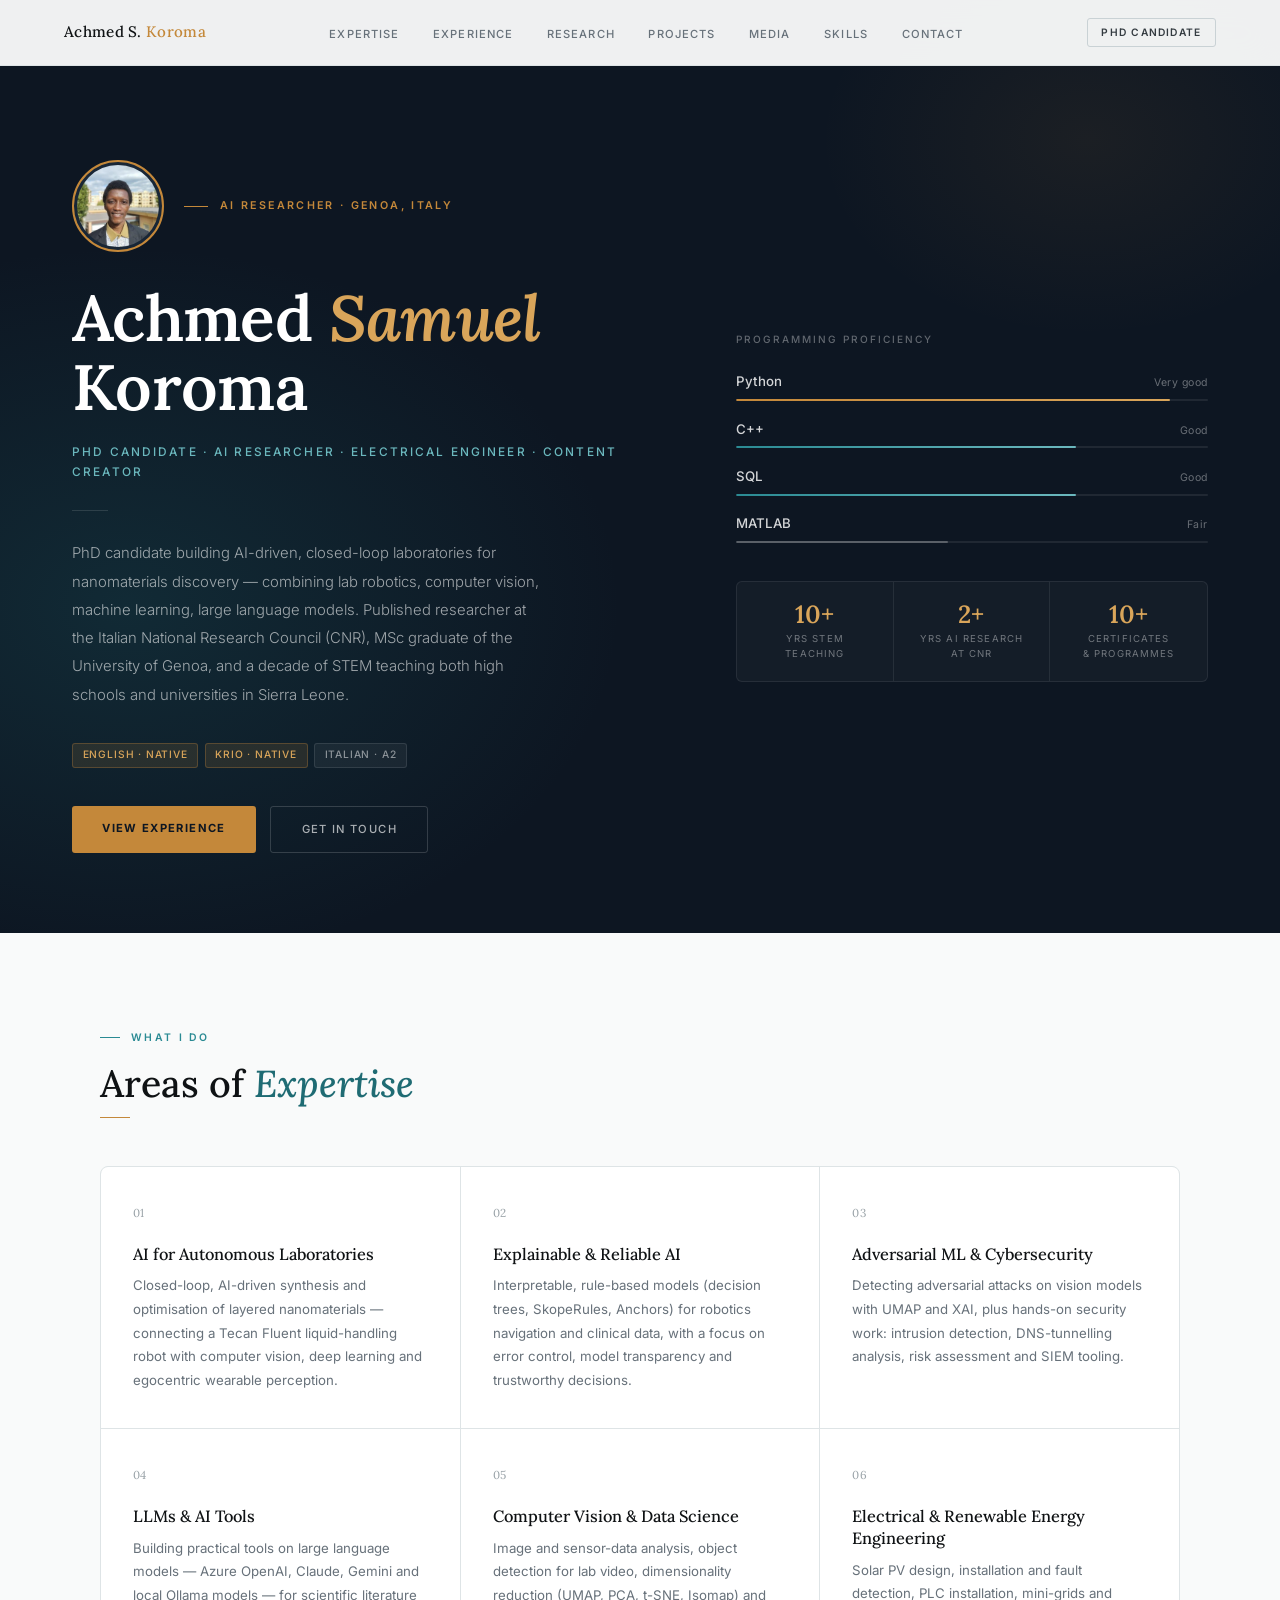
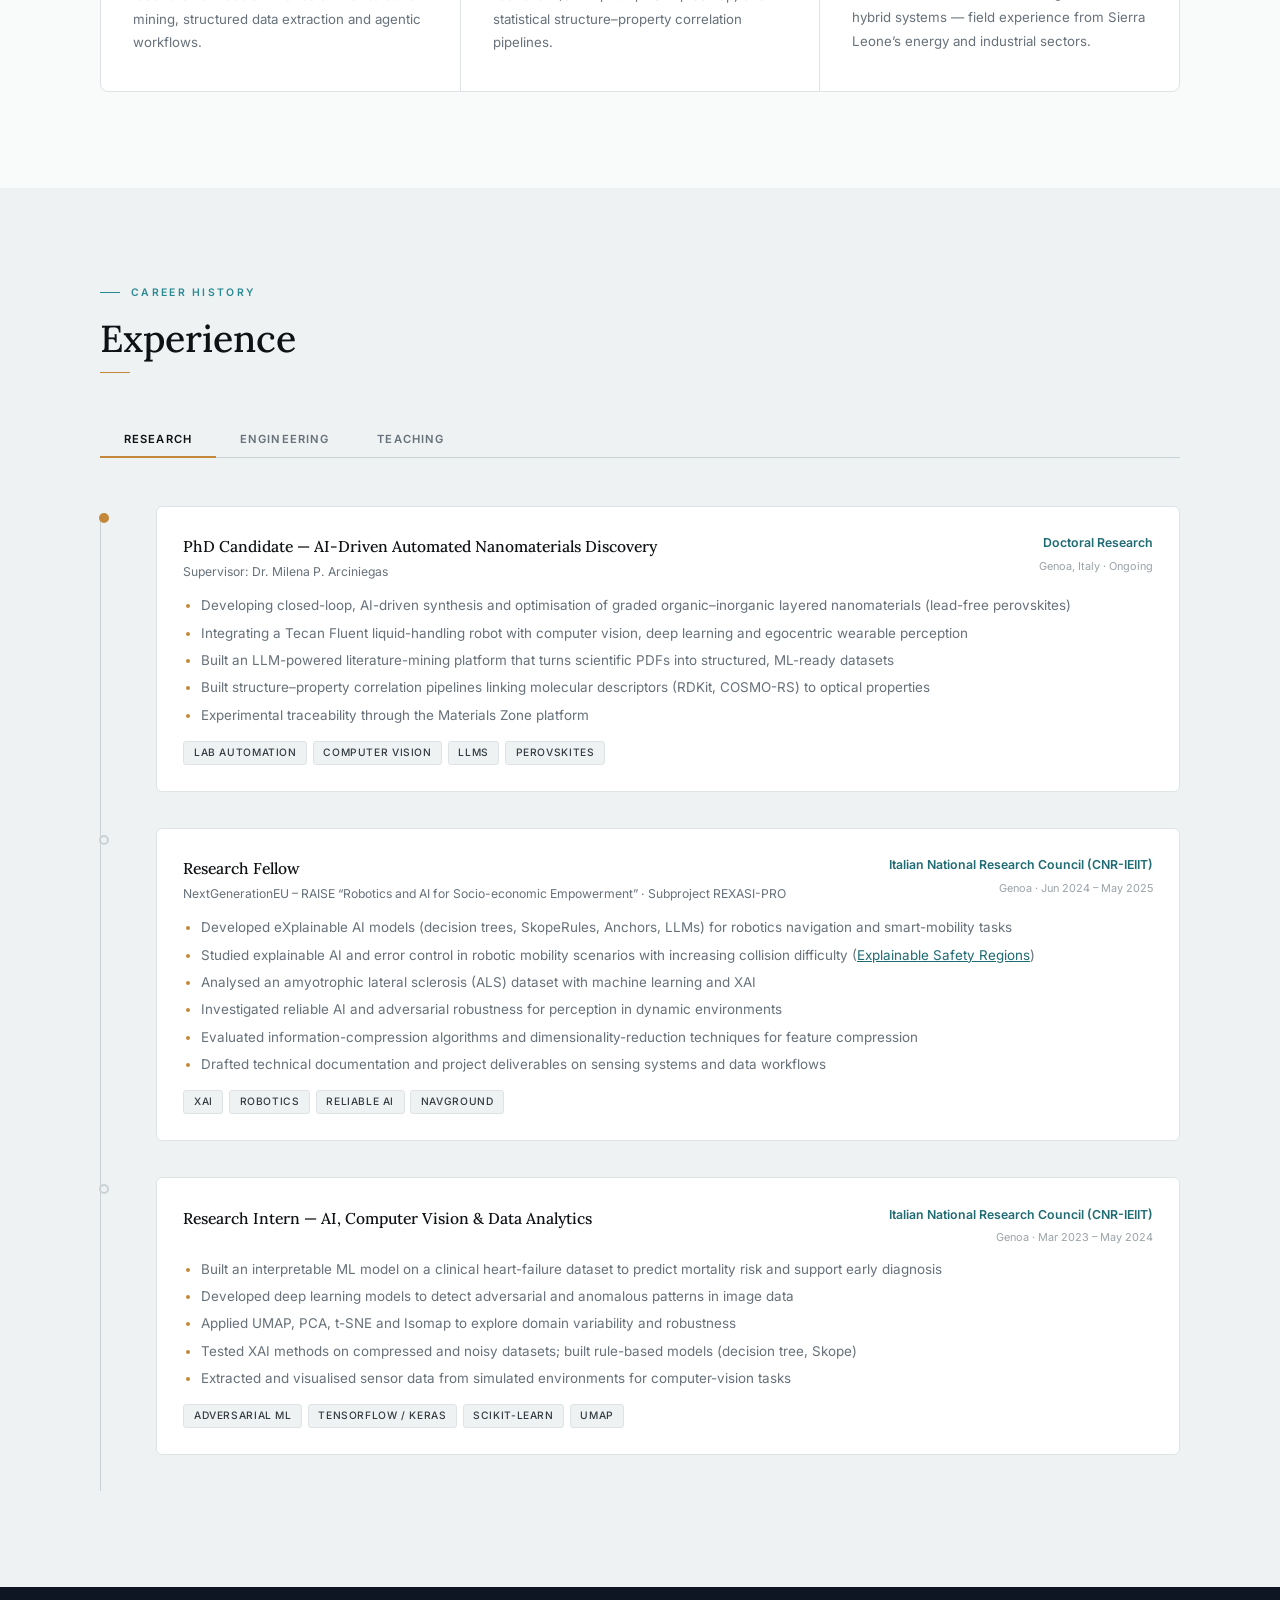
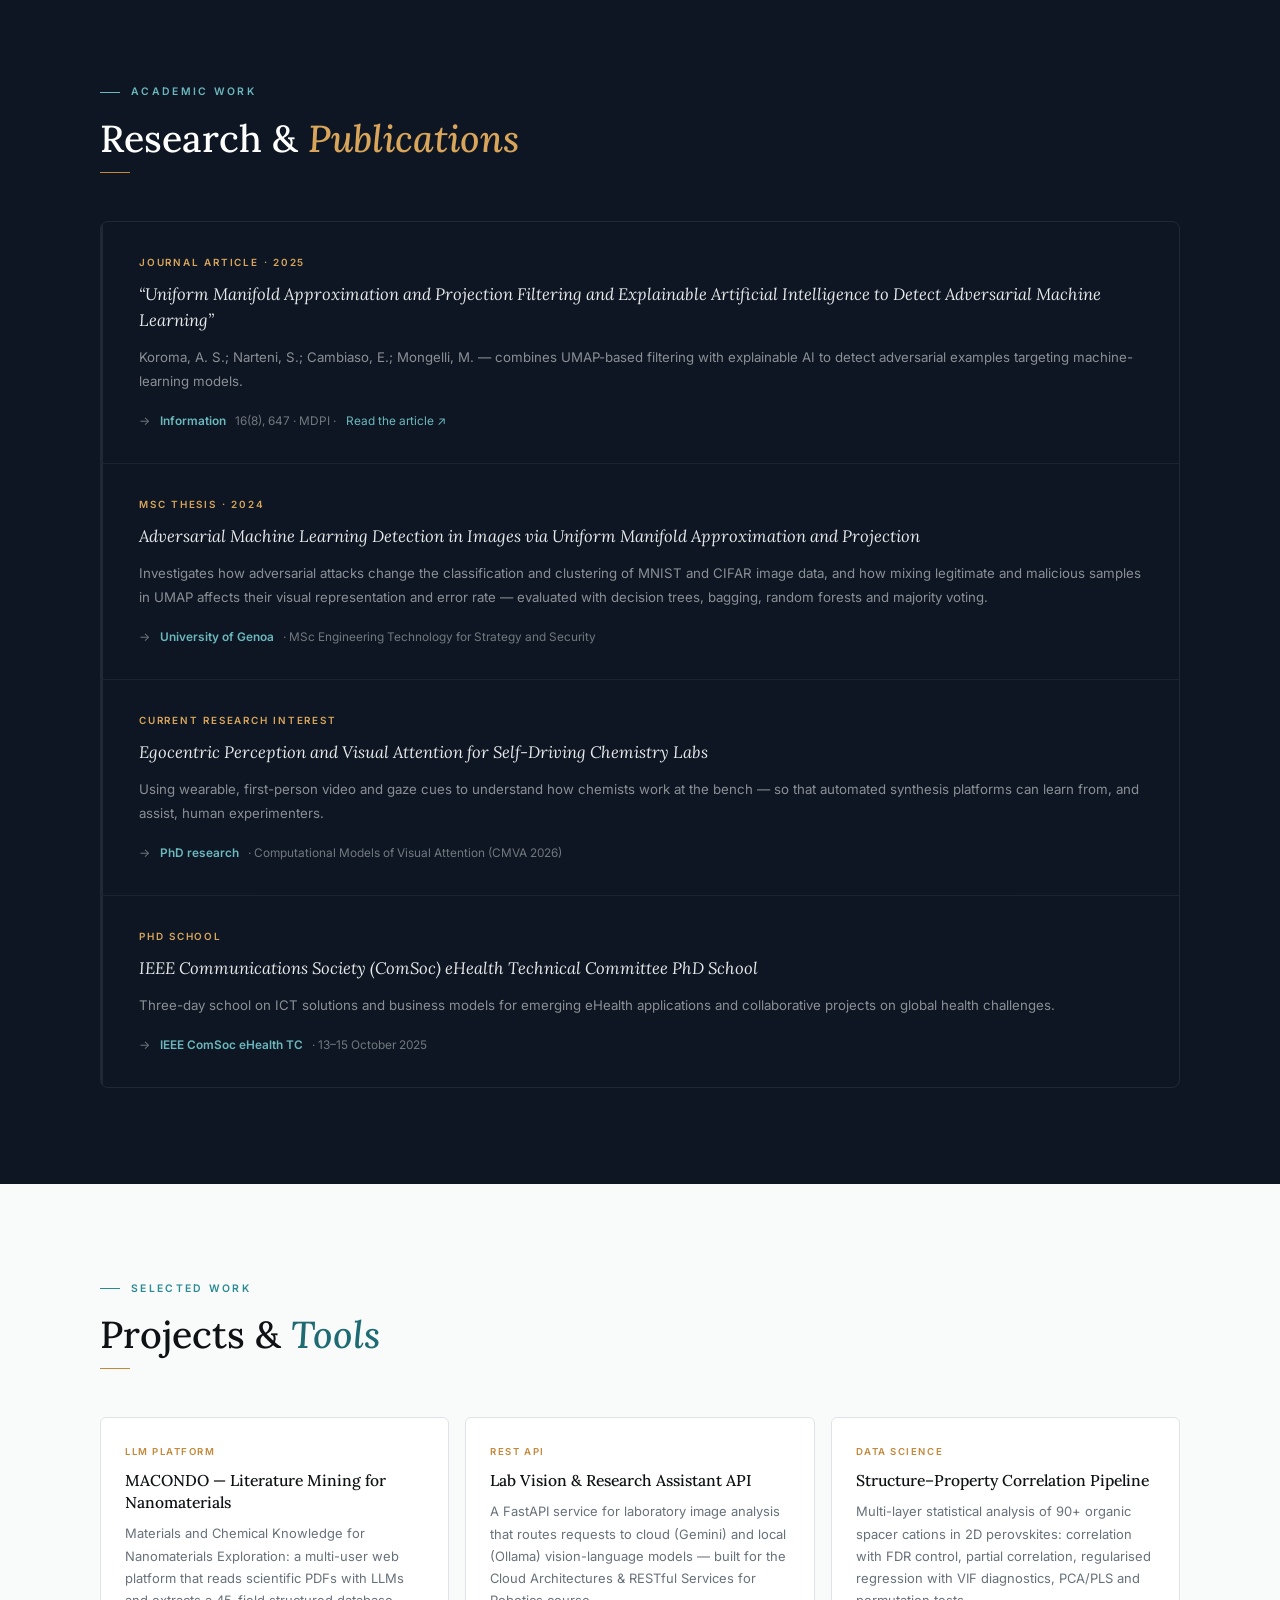
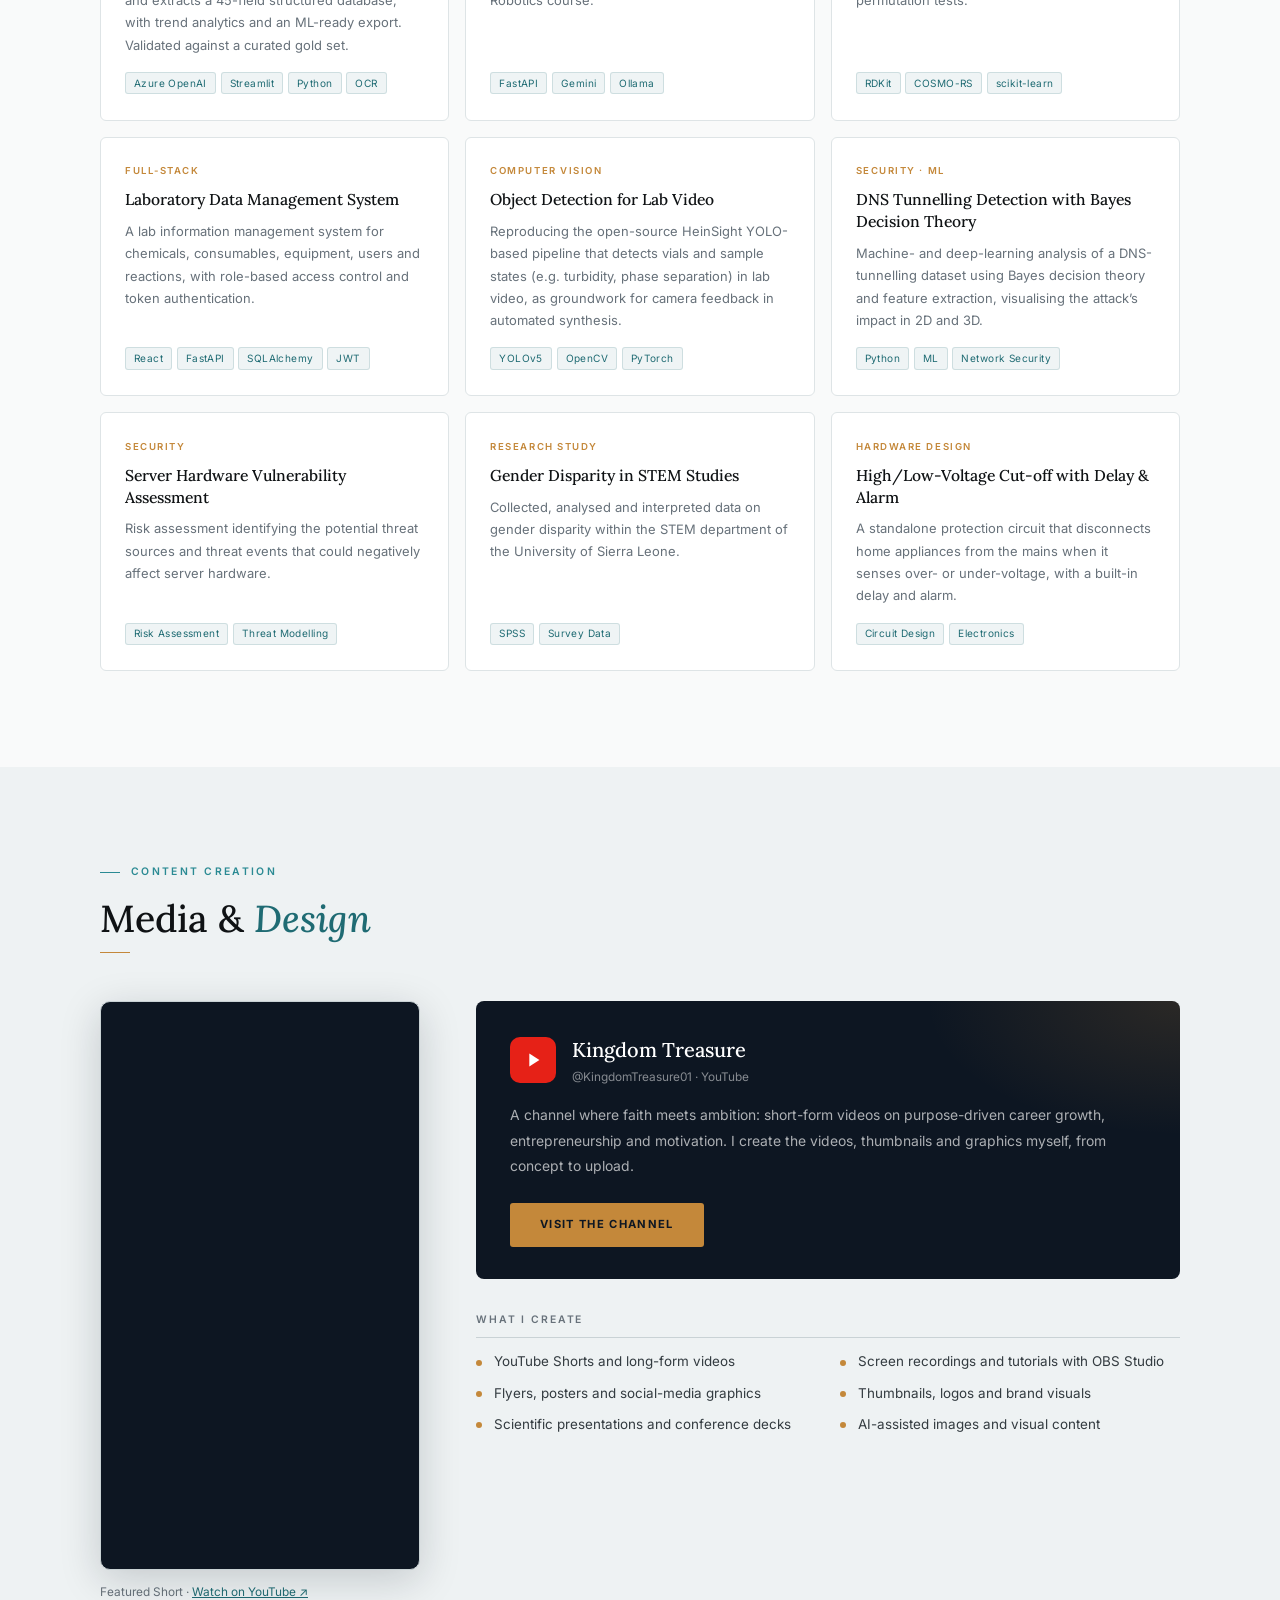
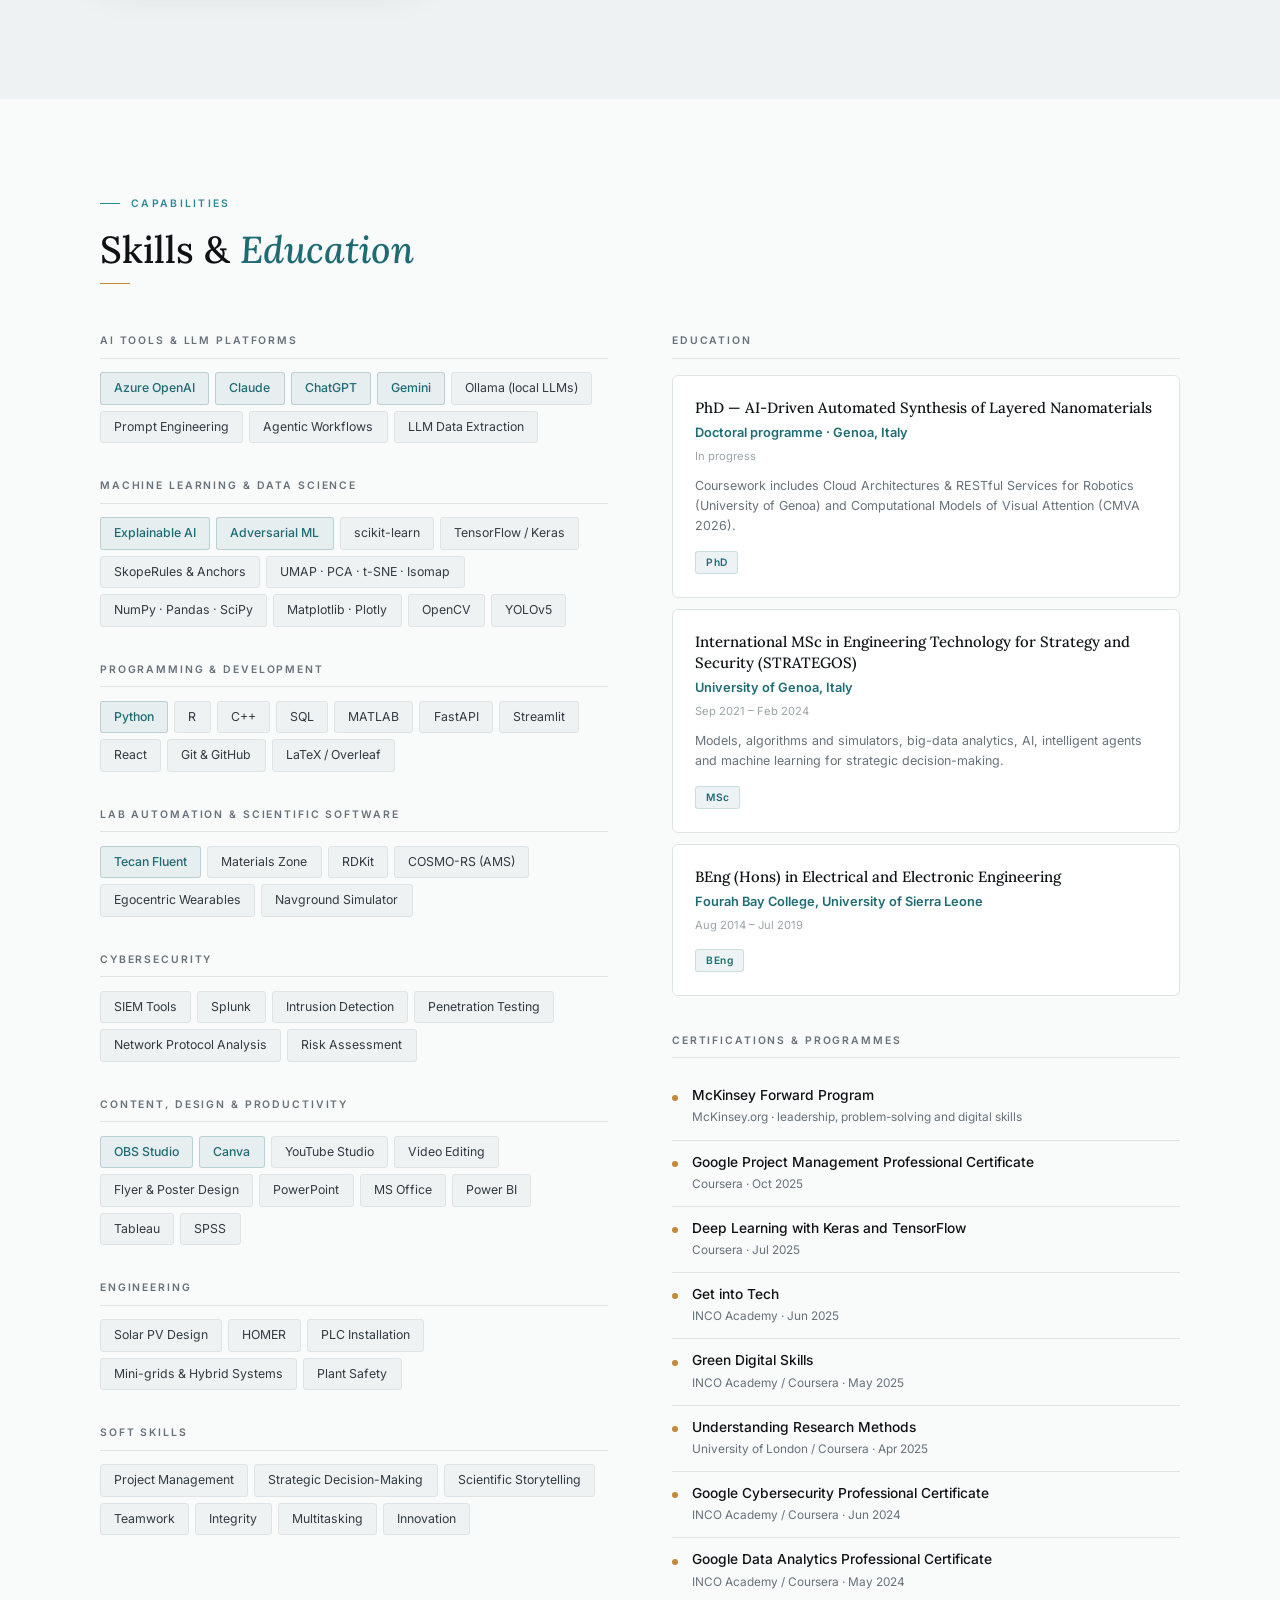
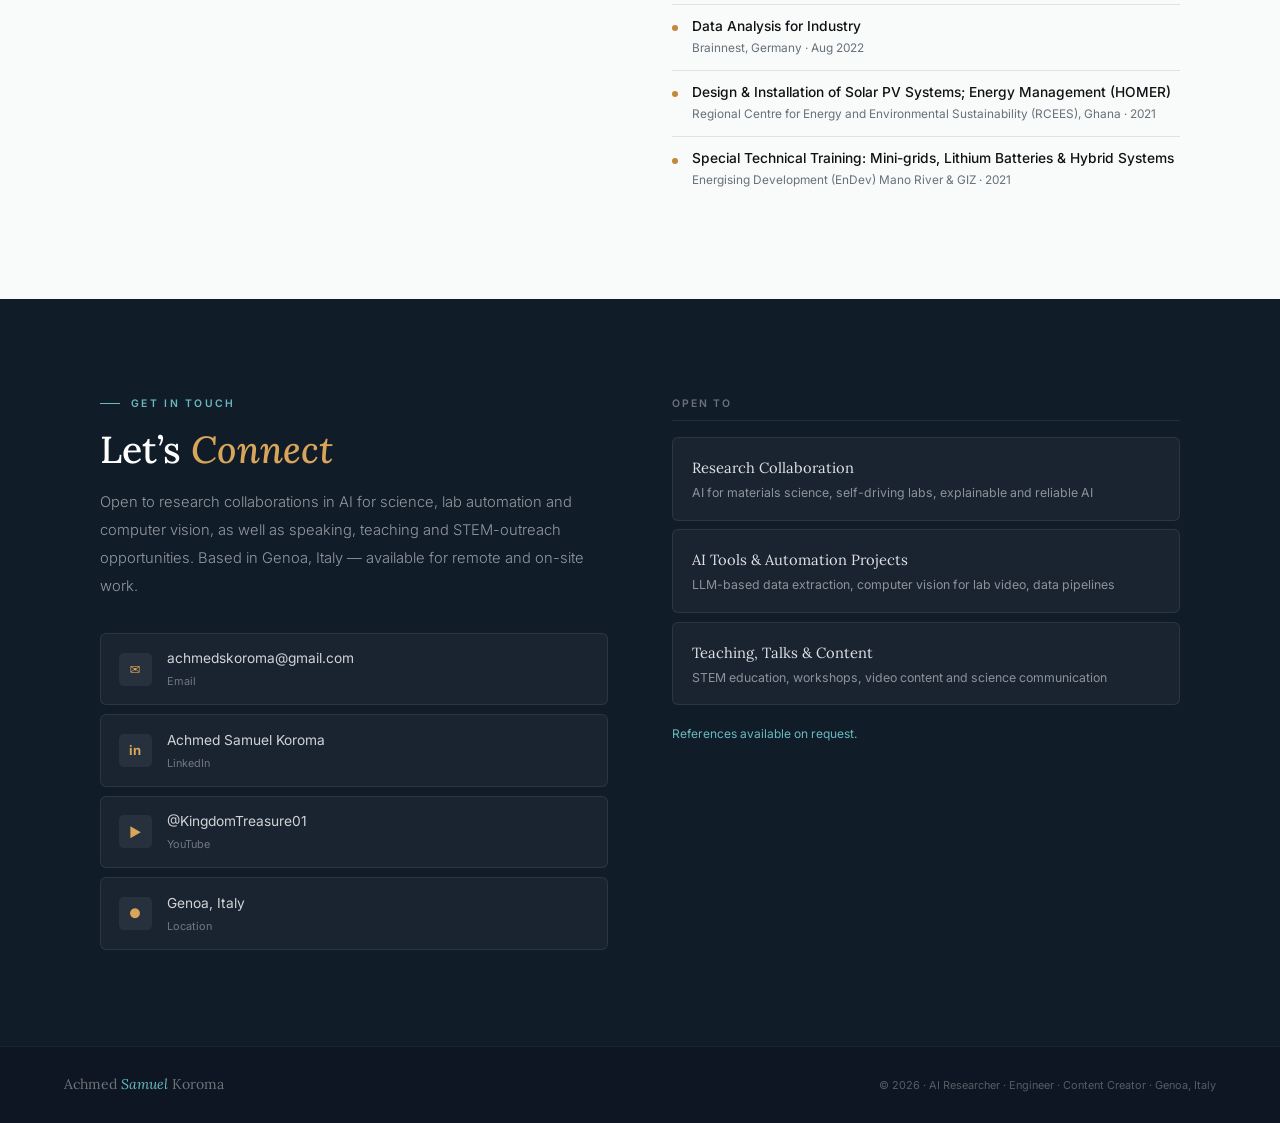
==== index.html @ 1da75e2f "Update index.html" ====
<!DOCTYPE html>
<html lang="en">
<head>
  <meta charset="UTF-8" />
  <meta name="viewport" content="width=device-width, initial-scale=1.0" />
  <title>Achmed Samuel Koroma | AI Researcher & Engineer · PhD Candidate </title>
  <meta name="description" content="Achmed Samuel Koroma — PhD candidate in AI-driven automated nanomaterials discovery. Explainable AI, adversarial machine learning, LLM tools, computer vision and STEM teaching." />
  <meta name="author" content="Achmed Samuel Koroma" />
  <meta property="og:type" content="profile" />
  <meta property="og:title" content="Achmed Samuel Koroma | AI Researcher & Engineer· PhD Candidate" />
  <meta property="og:description" content="AI for autonomous laboratories, explainable & reliable AI, LLM tools, computer vision and engineering." />
  <meta property="og:image" content="assets/profile.jpg" />
  <link rel="icon" href="data:image/svg+xml,%3Csvg xmlns='http://www.w3.org/2000/svg' viewBox='0 0 64 64'%3E%3Crect width='64' height='64' rx='12' fill='%230D1622'/%3E%3Ctext x='32' y='42' font-family='Georgia,serif' font-size='28' text-anchor='middle' fill='%23D9A55A'%3EAK%3C/text%3E%3C/svg%3E" />
  <link rel="preconnect" href="https://fonts.googleapis.com" />
  <link rel="preconnect" href="https://fonts.gstatic.com" crossorigin />
  <link href="https://fonts.googleapis.com/css2?family=Lora:ital,wght@0,400;0,500;0,600;1,400;1,500&family=Inter:wght@300;400;500;600;700&display=swap" rel="stylesheet" />
  <style>
    *, *::before, *::after { box-sizing: border-box; margin: 0; padding: 0; }

    :root {
      --dark:      #0D1622;
      --dark2:     #111C29;
      --dark3:     #182636;
      --teal:      #1F6B73;
      --teal2:     #2A8A93;
      --teal-lt:   #6BB8BE;
      --gold:      #C4883A;
      --gold-lt:   #D9A55A;
      --bg:        #F9FAFA;
      --bg2:       #EEF2F3;
      --surface:   #FFFFFF;
      --border:    #DEE4E6;
      --border2:   #C9D2D5;
      --ink:       #0F1214;
      --ink2:      #333B40;
      --mid:       #67717A;
      --faint:     #9AA3A8;
    }

    html { scroll-behavior: smooth; }
    @media (prefers-reduced-motion: reduce) { html { scroll-behavior: auto; } }

    body {
      font-family: 'Inter', system-ui, sans-serif;
      background: var(--bg);
      color: var(--ink);
      overflow-x: hidden;
      line-height: 1.7;
    }
    a { color: inherit; }
    img { max-width: 100%; display: block; }

    /* ── NAV ── */
    nav {
      position: fixed; top: 0; left: 0; right: 0; z-index: 100;
      display: flex; align-items: center; justify-content: space-between;
      padding: 1.1rem 4rem;
      background: rgba(249,250,250,.96);
      backdrop-filter: blur(16px);
      border-bottom: 1px solid var(--border);
      transition: box-shadow .3s;
    }
    nav.scrolled { box-shadow: 0 2px 24px rgba(0,0,0,.07); }
    .nav-brand {
      font-family: 'Lora', serif; font-size: .95rem; font-weight: 500;
      color: var(--ink); letter-spacing: .02em; text-decoration: none;
    }
    .nav-brand span { color: var(--gold); }
    .nav-links { display: flex; gap: 2.1rem; list-style: none; }
    .nav-links a {
      font-size: .7rem; letter-spacing: .1em; text-transform: uppercase;
      color: var(--mid); text-decoration: none; font-weight: 500;
      transition: color .2s; position: relative; padding-bottom: 2px;
    }
    .nav-links a::after {
      content: ''; position: absolute; bottom: -1px; left: 0; right: 0;
      height: 1px; background: var(--gold);
      transform: scaleX(0); transform-origin: left; transition: transform .25s;
    }
    .nav-links a:hover { color: var(--ink); }
    .nav-links a:hover::after { transform: scaleX(1); }
    .nav-badge {
      padding: .32rem .85rem; border: 1px solid var(--border2);
      font-size: .64rem; letter-spacing: .12em; text-transform: uppercase;
      color: var(--ink2); font-weight: 600; border-radius: 3px;
    }

    /* ── HERO ── */
    #hero {
      min-height: 100vh; background: var(--dark);
      display: grid; grid-template-columns: 1.1fr .9fr;
      padding: 5rem 0 0; position: relative; overflow: hidden;
    }
    #hero::before {
      content: ''; position: absolute; inset: 0; pointer-events: none;
      background:
        radial-gradient(ellipse 55% 55% at 10% 65%, rgba(31,107,115,.24) 0%, transparent 70%),
        radial-gradient(ellipse 35% 35% at 85% 15%, rgba(196,136,58,.08) 0%, transparent 60%);
    }
    .hero-left {
      display: flex; flex-direction: column; justify-content: center;
      padding: 5rem 3.5rem 5rem 4.5rem; position: relative;
    }
    .hero-id { display: flex; align-items: center; gap: 1.25rem; margin-bottom: 2rem; }
    .hero-photo {
      width: 92px; height: 92px; border-radius: 50%; object-fit: cover; flex-shrink: 0;
      border: 2px solid var(--gold); padding: 3px; background: var(--dark3);
    }
    .hero-overline {
      font-size: .67rem; letter-spacing: .22em; text-transform: uppercase;
      color: var(--gold); font-weight: 600;
      display: flex; align-items: center; gap: .75rem;
    }
    .hero-overline::before { content: ''; width: 24px; height: 1px; background: var(--gold); }
    .hero-name {
      font-family: 'Lora', serif; font-size: clamp(2.6rem, 5vw, 4.3rem);
      font-weight: 600; line-height: 1.08; color: #fff;
      margin-bottom: 1.25rem; letter-spacing: -.01em;
    }
    .hero-name em { font-style: italic; color: var(--gold-lt); }
    .hero-role {
      font-size: .74rem; letter-spacing: .18em; text-transform: uppercase;
      color: var(--teal-lt); margin-bottom: 1.75rem; font-weight: 500;
    }
    .hero-line { width: 36px; height: 1px; background: rgba(255,255,255,.12); margin-bottom: 1.75rem; }
    .hero-summary {
      font-size: .93rem; color: rgba(255,255,255,.6); max-width: 470px;
      line-height: 1.9; margin-bottom: 2.1rem; font-weight: 300;
    }
    .hero-langs-row { display: flex; gap: .4rem; flex-wrap: wrap; margin-bottom: 2.4rem; }
    .lang-chip {
      padding: .18rem .6rem; background: rgba(255,255,255,.05);
      border: 1px solid rgba(255,255,255,.1); border-radius: 3px;
      font-size: .64rem; letter-spacing: .08em; text-transform: uppercase;
      color: rgba(255,255,255,.5); font-weight: 500;
    }
    .lang-chip.native { background: rgba(196,136,58,.14); border-color: rgba(196,136,58,.3); color: var(--gold-lt); }
    .hero-ctas { display: flex; gap: .9rem; flex-wrap: wrap; }
    .btn-primary {
      padding: .8rem 1.9rem; background: var(--gold); color: var(--dark);
      font-size: .7rem; letter-spacing: .12em; text-transform: uppercase;
      text-decoration: none; font-weight: 700; border-radius: 3px; transition: all .25s;
    }
    .btn-primary:hover { background: var(--gold-lt); transform: translateY(-2px); }
    .btn-outline {
      padding: .8rem 1.9rem; background: transparent; color: rgba(255,255,255,.65);
      border: 1px solid rgba(255,255,255,.16); font-size: .7rem; letter-spacing: .12em;
      text-transform: uppercase; text-decoration: none; font-weight: 500;
      border-radius: 3px; transition: all .25s;
    }
    .btn-outline:hover { color: #fff; border-color: rgba(255,255,255,.38); }

    .hero-right {
      display: flex; flex-direction: column; justify-content: center;
      padding: 5rem 4.5rem 5rem 2rem; position: relative;
    }
    .hero-right-label {
      font-size: .63rem; letter-spacing: .2em; text-transform: uppercase;
      color: rgba(255,255,255,.35); margin-bottom: 1.4rem; font-weight: 500;
    }
    .lang-bars { display: flex; flex-direction: column; gap: 1.05rem; margin-bottom: 2.4rem; }
    .lang-bar-head { display: flex; justify-content: space-between; align-items: baseline; margin-bottom: .38rem; }
    .lang-name { font-size: .83rem; color: rgba(255,255,255,.82); font-weight: 500; }
    .lang-level { font-size: .66rem; color: rgba(255,255,255,.38); letter-spacing: .05em; }
    .lang-track { height: 2px; background: rgba(255,255,255,.08); border-radius: 999px; overflow: hidden; }
    .lang-fill { height: 100%; border-radius: 999px; }
    .fill-vg   { background: linear-gradient(90deg, var(--gold), var(--gold-lt)); width: 92%; }
    .fill-good { background: linear-gradient(90deg, var(--teal2), var(--teal-lt)); width: 72%; }
    .fill-fair { background: rgba(255,255,255,.26); width: 45%; }
    .hero-stats {
      display: grid; grid-template-columns: repeat(3, 1fr);
      border: 1px solid rgba(255,255,255,.08); border-radius: 6px; overflow: hidden;
      background: rgba(255,255,255,.03);
    }
    .hero-stat { padding: 1.25rem 1rem; text-align: center; border-right: 1px solid rgba(255,255,255,.08); }
    .hero-stat:last-child { border-right: none; }
    .hero-stat-num {
      font-family: 'Lora', serif; font-size: 1.55rem; font-weight: 600;
      color: var(--gold-lt); line-height: 1; display: block; margin-bottom: .32rem;
    }
    .hero-stat-lbl { font-size: .6rem; letter-spacing: .12em; text-transform: uppercase; color: rgba(255,255,255,.4); line-height: 1.5; display: block; }

    /* ── SECTION BASE ── */
    section { padding: 6rem 4rem; }
    .container { max-width: 1080px; margin: 0 auto; }
    .sec-label {
      font-size: .65rem; letter-spacing: .22em; text-transform: uppercase;
      color: var(--teal2); font-weight: 600; margin-bottom: .9rem;
      display: flex; align-items: center; gap: .7rem;
    }
    .sec-label::before { content: ''; width: 20px; height: 1px; background: var(--teal2); }
    .sec-title {
      font-family: 'Lora', serif; font-size: clamp(1.75rem, 3vw, 2.35rem);
      font-weight: 500; color: var(--ink); line-height: 1.2; margin-bottom: .7rem;
    }
    .sec-title em { font-style: italic; color: var(--teal); }
    .sec-divider { width: 30px; height: 1px; background: var(--gold); margin-bottom: 3rem; }
    .sec-intro { font-size: .9rem; color: var(--mid); max-width: 640px; margin: -1.75rem 0 2.75rem; }
    .dark-sec .sec-label { color: var(--teal-lt); }
    .dark-sec .sec-label::before { background: var(--teal-lt); }
    .dark-sec .sec-title { color: #fff; }
    .dark-sec .sec-title em { color: var(--gold-lt); }

    /* ── EXPERTISE ── */
    #expertise { background: var(--bg); }
    .expertise-grid {
      display: grid; grid-template-columns: repeat(3, 1fr);
      border: 1px solid var(--border); border-radius: 8px; overflow: hidden;
      background: var(--border); gap: 1px;
    }
    .exp-card { background: var(--surface); padding: 2.25rem 2rem; position: relative; transition: background .2s; }
    .exp-card::after {
      content: ''; position: absolute; top: 0; left: 0; right: 0; height: 2px; background: var(--gold);
      transform: scaleX(0); transform-origin: left; transition: transform .3s;
    }
    .exp-card:hover { background: var(--bg); }
    .exp-card:hover::after { transform: scaleX(1); }
    .exp-num { font-family: 'Lora', serif; font-size: .72rem; color: var(--faint); display: block; margin-bottom: 1.25rem; letter-spacing: .04em; }
    .exp-title { font-family: 'Lora', serif; font-size: 1.02rem; font-weight: 500; color: var(--ink); margin-bottom: .6rem; line-height: 1.35; }
    .exp-desc { font-size: .83rem; color: var(--mid); line-height: 1.78; }

    /* ── EXPERIENCE ── */
    #experience { background: var(--bg2); }
    .exp-tabs { display: flex; flex-wrap: wrap; border-bottom: 1px solid var(--border2); margin-bottom: 3rem; }
    .tab-btn {
      padding: .65rem 1.5rem; font-size: .7rem; letter-spacing: .1em; text-transform: uppercase;
      font-weight: 600; cursor: pointer; border: none; background: none; color: var(--mid);
      border-bottom: 2px solid transparent; margin-bottom: -1px; transition: all .2s;
      font-family: 'Inter', sans-serif;
    }
    .tab-btn[aria-selected="true"] { color: var(--ink); border-bottom-color: var(--gold); }
    .tab-btn:hover:not([aria-selected="true"]) { color: var(--ink2); }
    .tab-btn:focus-visible { outline: 2px solid var(--teal2); outline-offset: 2px; }
    .tab-content[hidden] { display: none; }
    .timeline { position: relative; padding-left: 1.5rem; }
    .timeline::before { content: ''; position: absolute; left: 0; top: 8px; bottom: 0; width: 1px; background: var(--border2); }
    .t-item { position: relative; padding: 0 0 2.25rem 2rem; }
    .t-dot {
      position: absolute; left: -1.55rem; top: .42rem; width: 10px; height: 10px; border-radius: 50%;
      background: var(--bg2); border: 2px solid var(--border2); transition: border-color .2s;
    }
    .t-item:hover .t-dot, .t-dot.now { border-color: var(--gold); }
    .t-dot.now { background: var(--gold); }
    .t-card {
      background: var(--surface); border: 1px solid var(--border); border-radius: 6px; padding: 1.65rem;
      transition: border-color .2s, box-shadow .2s;
    }
    .t-card:hover { border-color: var(--border2); box-shadow: 0 4px 24px rgba(0,0,0,.05); }
    .t-header { display: flex; justify-content: space-between; flex-wrap: wrap; gap: .5rem 1.5rem; margin-bottom: .7rem; }
    .t-title { font-family: 'Lora', serif; font-size: .98rem; font-weight: 500; color: var(--ink); }
    .t-sub { font-size: .76rem; color: var(--mid); margin-top: .15rem; }
    .t-meta { text-align: right; }
    .t-org { font-size: .77rem; color: var(--teal); font-weight: 600; }
    .t-date { font-size: .68rem; color: var(--faint); margin-top: .15rem; }
    .t-body { font-size: .84rem; color: var(--mid); }
    .t-body p { margin-bottom: .5rem; }
    .t-body ul { padding-left: 1.1rem; }
    .t-body li { margin-bottom: .28rem; }
    .t-body li::marker { color: var(--gold); }
    .t-body a { color: var(--teal); }
    .t-tags { display: flex; flex-wrap: wrap; gap: .35rem; margin-top: .9rem; }
    .t-tag {
      padding: .14rem .6rem; border-radius: 3px; font-size: .64rem; letter-spacing: .06em;
      text-transform: uppercase; background: var(--bg2); color: var(--ink2); font-weight: 500;
      border: 1px solid var(--border);
    }

    /* ── RESEARCH ── */
    #research { background: var(--dark); }
    .research-wrapper { border: 1px solid rgba(255,255,255,.08); border-radius: 8px; overflow: hidden; }
    .research-card { border-left: 2px solid rgba(255,255,255,.08); padding: 2rem 2.25rem; transition: border-color .25s, background .25s; }
    .research-card + .research-card { border-top: 1px solid rgba(255,255,255,.06); }
    .research-card:hover { border-left-color: var(--gold); background: rgba(255,255,255,.02); }
    .research-type { font-size: .62rem; letter-spacing: .18em; text-transform: uppercase; color: var(--gold-lt); font-weight: 600; margin-bottom: .7rem; }
    .research-title { font-family: 'Lora', serif; font-size: 1.04rem; font-style: italic; color: rgba(255,255,255,.9); line-height: 1.55; margin-bottom: .7rem; }
    .research-desc { font-size: .83rem; color: rgba(255,255,255,.52); line-height: 1.82; }
    .research-venue { margin-top: 1.1rem; display: flex; flex-wrap: wrap; align-items: center; gap: .3rem .6rem; font-size: .74rem; color: rgba(255,255,255,.42); }
    .research-venue strong { color: var(--teal-lt); font-weight: 600; }
    .research-venue a { color: var(--teal-lt); text-decoration: none; transition: color .2s; }
    .research-venue a:hover { color: var(--gold-lt); }

    /* ── PROJECTS ── */
    #projects { background: var(--bg); }
    .proj-grid { display: grid; grid-template-columns: repeat(3, 1fr); gap: 1rem; }
    .proj-card {
      background: var(--surface); border: 1px solid var(--border); border-radius: 6px;
      padding: 1.6rem 1.5rem; display: flex; flex-direction: column;
      transition: border-color .2s, box-shadow .2s, transform .2s;
    }
    .proj-card:hover { border-color: var(--border2); box-shadow: 0 6px 26px rgba(0,0,0,.06); transform: translateY(-2px); }
    .proj-kind { font-size: .6rem; letter-spacing: .16em; text-transform: uppercase; color: var(--gold); font-weight: 600; margin-bottom: .6rem; }
    .proj-title { font-family: 'Lora', serif; font-size: .98rem; font-weight: 500; color: var(--ink); line-height: 1.4; margin-bottom: .55rem; }
    .proj-desc { font-size: .81rem; color: var(--mid); line-height: 1.72; flex: 1; }
    .proj-stack { display: flex; flex-wrap: wrap; gap: .3rem; margin-top: 1rem; }
    .proj-stack span { font-size: .63rem; letter-spacing: .04em; padding: .1rem .5rem; border-radius: 3px; background: rgba(31,107,115,.07); color: var(--teal); border: 1px solid rgba(31,107,115,.16); }

    /* ── MEDIA ── */
    #media { background: var(--bg2); }
    .media-layout { display: grid; grid-template-columns: 320px 1fr; gap: 3.5rem; align-items: start; }
    .video-frame {
      position: relative; width: 100%; aspect-ratio: 9 / 16; border-radius: 10px; overflow: hidden;
      background: var(--dark); border: 1px solid var(--border2); box-shadow: 0 10px 40px rgba(13,22,34,.18);
    }
    .video-frame iframe { position: absolute; inset: 0; width: 100%; height: 100%; border: 0; }
    .video-caption { font-size: .74rem; color: var(--mid); margin-top: .8rem; }
    .video-caption a { color: var(--teal); }
    .channel-card {
      background: var(--dark); color: #fff; border-radius: 8px; padding: 2rem 2.1rem;
      position: relative; overflow: hidden; margin-bottom: 2rem;
    }
    .channel-card::before {
      content: ''; position: absolute; inset: 0; pointer-events: none;
      background: radial-gradient(ellipse 60% 80% at 100% 0%, rgba(196,136,58,.16), transparent 60%);
    }
    .channel-top { display: flex; align-items: center; gap: 1rem; margin-bottom: 1rem; position: relative; }
    .yt-icon { width: 46px; height: 46px; border-radius: 10px; background: #E62117; display: flex; align-items: center; justify-content: center; flex-shrink: 0; }
    .channel-name { font-family: 'Lora', serif; font-size: 1.25rem; font-weight: 500; }
    .channel-handle { font-size: .74rem; color: rgba(255,255,255,.5); }
    .channel-desc { font-size: .87rem; color: rgba(255,255,255,.66); line-height: 1.85; position: relative; margin-bottom: 1.4rem; }
    .channel-card .btn-primary { position: relative; display: inline-block; }
    .media-group-title {
      font-size: .65rem; letter-spacing: .18em; text-transform: uppercase; color: var(--mid);
      font-weight: 600; margin-bottom: .85rem; padding-bottom: .5rem; border-bottom: 1px solid var(--border2);
    }
    .media-points { list-style: none; display: grid; grid-template-columns: 1fr 1fr; gap: .6rem 1.5rem; margin-bottom: 2rem; }
    .media-points li { font-size: .84rem; color: var(--ink2); padding-left: 1.1rem; position: relative; line-height: 1.6; }
    .media-points li::before { content: ''; position: absolute; left: 0; top: .55rem; width: 6px; height: 6px; border-radius: 50%; background: var(--gold); }
    .gallery { display: grid; grid-template-columns: repeat(3, 1fr); gap: .75rem; }
    .gallery figure { margin: 0; border-radius: 6px; overflow: hidden; background: var(--surface); border: 1px solid var(--border); }
    .gallery img { width: 100%; aspect-ratio: 4 / 5; object-fit: cover; cursor: zoom-in; transition: transform .35s; }
    .gallery figure:hover img { transform: scale(1.03); }
    .gallery figcaption { font-size: .7rem; color: var(--mid); padding: .5rem .7rem; }
    .lightbox {
      position: fixed; inset: 0; z-index: 200; background: rgba(8,12,18,.9);
      display: none; align-items: center; justify-content: center; padding: 2rem; cursor: zoom-out;
    }
    .lightbox.open { display: flex; }
    .lightbox img { max-height: 90vh; max-width: 92vw; border-radius: 6px; box-shadow: 0 20px 60px rgba(0,0,0,.5); }

    /* ── SKILLS & EDUCATION ── */
    #skills { background: var(--bg); }
    .skills-layout { display: grid; grid-template-columns: 1fr 1fr; gap: 4rem; }
    .skills-group { margin-bottom: 2.1rem; }
    .skills-group-title {
      font-size: .65rem; letter-spacing: .18em; text-transform: uppercase; color: var(--mid);
      font-weight: 600; margin-bottom: .85rem; padding-bottom: .5rem; border-bottom: 1px solid var(--border);
    }
    .skill-pills { display: flex; flex-wrap: wrap; gap: .38rem; }
    .s-pill {
      padding: .3rem .82rem; border-radius: 3px; font-size: .77rem; background: var(--bg2);
      color: var(--ink2); border: 1px solid var(--border); transition: all .2s;
    }
    .s-pill:hover { background: var(--dark); color: rgba(255,255,255,.85); border-color: var(--dark); }
    .s-pill.highlight { background: rgba(31,107,115,.08); border-color: rgba(31,107,115,.22); color: var(--teal); font-weight: 500; }
    .edu-section-title {
      font-size: .65rem; letter-spacing: .18em; text-transform: uppercase; color: var(--mid);
      font-weight: 600; margin-bottom: 1rem; padding-bottom: .5rem; border-bottom: 1px solid var(--border);
    }
    .edu-card {
      background: var(--surface); border: 1px solid var(--border); border-radius: 6px; padding: 1.4rem;
      margin-bottom: .7rem; position: relative; overflow: hidden; transition: border-color .2s, box-shadow .2s;
    }
    .edu-card:hover { border-color: var(--border2); box-shadow: 0 4px 20px rgba(0,0,0,.05); }
    .edu-card::before { content: ''; position: absolute; left: 0; top: 0; bottom: 0; width: 3px; background: var(--gold); opacity: 0; transition: opacity .2s; }
    .edu-card:hover::before { opacity: 1; }
    .edu-degree { font-family: 'Lora', serif; font-size: .93rem; font-weight: 500; color: var(--ink); margin-bottom: .22rem; line-height: 1.4; }
    .edu-school { font-size: .8rem; color: var(--teal); font-weight: 600; margin-bottom: .18rem; }
    .edu-year { font-size: .7rem; color: var(--faint); margin-bottom: .6rem; }
    .edu-note { font-size: .78rem; color: var(--mid); margin-bottom: .7rem; line-height: 1.6; }
    .edu-badge {
      display: inline-block; padding: .13rem .6rem; border-radius: 3px; font-size: .64rem; font-weight: 600;
      letter-spacing: .06em; background: rgba(31,107,115,.08); color: var(--teal); border: 1px solid rgba(31,107,115,.16);
    }
    .cert-list { margin-top: 2.25rem; }
    .cert-item { display: flex; align-items: flex-start; gap: .85rem; padding: .75rem 0; border-bottom: 1px solid var(--border); }
    .cert-item:last-child { border-bottom: none; }
    .cert-dot { width: 6px; height: 6px; border-radius: 50%; background: var(--gold); flex-shrink: 0; margin-top: .52rem; }
    .cert-name { font-size: .86rem; color: var(--ink); font-weight: 500; line-height: 1.4; }
    .cert-detail { font-size: .74rem; color: var(--mid); margin-top: .12rem; }

    /* ── CONTACT ── */
    #contact { background: var(--dark2); }
    .contact-layout { display: grid; grid-template-columns: 1fr 1fr; gap: 4rem; align-items: start; }
    .contact-intro p { font-size: .92rem; color: rgba(255,255,255,.55); line-height: 1.92; margin-top: 1rem; font-weight: 300; }
    .contact-links { display: flex; flex-direction: column; gap: .55rem; margin-top: 2rem; }
    .c-link {
      display: flex; align-items: center; gap: .95rem; padding: .85rem 1.1rem;
      background: rgba(255,255,255,.04); border: 1px solid rgba(255,255,255,.08); border-radius: 6px;
      text-decoration: none; color: rgba(255,255,255,.8); font-size: .86rem; transition: all .22s;
      overflow-wrap: anywhere;
    }
    a.c-link:hover { background: rgba(255,255,255,.07); border-color: rgba(255,255,255,.15); transform: translateX(4px); }
    .c-link-icon {
      width: 33px; height: 33px; border-radius: 5px; flex-shrink: 0; background: rgba(255,255,255,.06);
      display: flex; align-items: center; justify-content: center; font-size: .82rem; font-weight: 700; color: var(--gold-lt);
    }
    .c-link-detail small { display: block; font-size: .68rem; color: rgba(255,255,255,.38); margin-top: .1rem; }
    .ref-section-label {
      font-size: .65rem; letter-spacing: .18em; text-transform: uppercase; color: rgba(255,255,255,.38);
      font-weight: 600; margin-bottom: 1rem; padding-bottom: .5rem; border-bottom: 1px solid rgba(255,255,255,.08);
    }
    .ref-cards { display: flex; flex-direction: column; gap: .55rem; }
    .ref-card { background: rgba(255,255,255,.04); border: 1px solid rgba(255,255,255,.08); border-radius: 6px; padding: 1.05rem 1.2rem; transition: border-color .2s; }
    .ref-card:hover { border-color: rgba(255,255,255,.15); }
    .ref-name { font-family: 'Lora', serif; font-size: .92rem; color: rgba(255,255,255,.86); margin-bottom: .2rem; }
    .ref-role { font-size: .77rem; color: rgba(255,255,255,.5); line-height: 1.6; }
    .ref-note { font-size: .75rem; color: var(--teal-lt); margin-top: 1.2rem; }

    /* ── FOOTER ── */
    footer {
      background: var(--dark); padding: 1.65rem 4rem; display: flex; align-items: center;
      justify-content: space-between; flex-wrap: wrap; gap: 1rem; border-top: 1px solid rgba(255,255,255,.05);
    }
    .footer-brand { font-family: 'Lora', serif; font-size: .88rem; color: rgba(255,255,255,.4); }
    .footer-brand em { font-style: italic; color: var(--teal-lt); }
    footer p { font-size: .68rem; color: rgba(255,255,255,.3); }

    /* ── REVEAL ── */
    .js .reveal { opacity: 0; transform: translateY(14px); transition: opacity .65s ease, transform .65s ease; }
    .js .reveal.visible { opacity: 1; transform: none; }
    @media (prefers-reduced-motion: reduce) { .js .reveal { opacity: 1; transform: none; transition: none; } }

    /* ── RESPONSIVE ── */
    @media (max-width: 1100px) {
      .nav-links { gap: 1.4rem; }
      .nav-badge { display: none; }
    }
    @media (max-width: 960px) {
      .proj-grid { grid-template-columns: 1fr 1fr; }
      .media-layout { grid-template-columns: 1fr; }
      .video-wrap { max-width: 320px; }
    }
    @media (max-width: 900px) {
      nav { padding: 1rem 1.25rem; }
      .nav-links { display: none; }
      #hero { grid-template-columns: 1fr; min-height: auto; }
      .hero-left { padding: 3.5rem 1rem 2rem; }
      .hero-right { padding: 1rem 1rem 3.5rem; }
      .expertise-grid { grid-template-columns: 1fr; }
      section { padding: 4.5rem 1rem; }
      .skills-layout, .contact-layout { grid-template-columns: 1fr; gap: 2.5rem; }
      .t-meta { text-align: left; }
      .t-item { padding-left: 1.25rem; }
      .timeline { padding-left: 1rem; }
      .t-dot { left: -1.05rem; }
      footer { padding: 1.5rem 1rem; }
    }
    @media (max-width: 600px) {
      .proj-grid, .media-points { grid-template-columns: 1fr; }
      .gallery { grid-template-columns: 1fr 1fr; }
      .hero-photo { width: 72px; height: 72px; }
      .hero-stat { padding: 1rem .5rem; }
      .tab-btn { padding: .6rem .9rem; }
      .research-card { padding: 1.6rem 1.25rem; }
      .t-card { padding: 1.25rem; }
    }

    /* ── PRINT ── */
    @media print {
      nav, .hero-ctas, .video-wrap, .lightbox, .exp-tabs { display: none !important; }
      .tab-content[hidden] { display: block !important; }
      #hero { min-height: auto; padding-top: 0; }
      section { padding: 2rem 1rem; }
      .js .reveal { opacity: 1; transform: none; }
    }
  </style>
</head>
<body>
<script>document.documentElement.classList.add('js');</script>

<!-- NAV -->
<nav id="main-nav" aria-label="Main">
  <a href="#hero" class="nav-brand">Achmed S. <span>Koroma</span></a>
  <ul class="nav-links">
    <li><a href="#expertise">Expertise</a></li>
    <li><a href="#experience">Experience</a></li>
    <li><a href="#research">Research</a></li>
    <li><a href="#projects">Projects</a></li>
    <li><a href="#media">Media</a></li>
    <li><a href="#skills">Skills</a></li>
    <li><a href="#contact">Contact</a></li>
  </ul>
  <span class="nav-badge">PhD Candidate</span>
</nav>

<!-- HERO -->
<section id="hero">
  <div class="hero-left">
    <div class="hero-id">
      <img class="hero-photo" src="assets/profile.jpg" alt="Portrait of Achmed Samuel Koroma" width="92" height="92" />
      <div class="hero-overline">AI Researcher &middot; Genoa, Italy</div>
    </div>
    <h1 class="hero-name">Achmed <em>Samuel</em><br>Koroma</h1>
    <p class="hero-role">PhD Candidate &middot; AI Researcher &middot; Electrical Engineer &middot; Content Creator</p>
    <div class="hero-line"></div>
    <p class="hero-summary">
      PhD candidate building AI-driven, closed-loop laboratories for nanomaterials discovery &mdash;
      combining lab robotics, computer vision, machine learning, large language models.
      Published researcher at the Italian National Research Council (CNR), MSc graduate of the
      University of Genoa, and a decade of STEM teaching both high schools and universities in Sierra Leone.
    </p>
    <div class="hero-langs-row">
      <span class="lang-chip native">English &middot; Native</span>
      <span class="lang-chip native">Krio &middot; Native</span>
      <span class="lang-chip">Italian &middot; A2</span>
    </div>
    <div class="hero-ctas">
      <a href="#experience" class="btn-primary">View Experience</a>
      <a href="#contact" class="btn-outline">Get In Touch</a>
    </div>
  </div>

  <div class="hero-right">
    <div class="hero-right-label">Programming Proficiency</div>
    <div class="lang-bars">
      <div>
        <div class="lang-bar-head"><span class="lang-name">Python</span><span class="lang-level">Very good</span></div>
        <div class="lang-track"><div class="lang-fill fill-vg"></div></div>
      </div>
      <div>
        <div class="lang-bar-head"><span class="lang-name">C++</span><span class="lang-level">Good</span></div>
        <div class="lang-track"><div class="lang-fill fill-good"></div></div>
      </div>
      <div>
        <div class="lang-bar-head"><span class="lang-name">SQL</span><span class="lang-level">Good</span></div>
        <div class="lang-track"><div class="lang-fill fill-good"></div></div>
      </div>
      <div>
        <div class="lang-bar-head"><span class="lang-name">MATLAB</span><span class="lang-level">Fair</span></div>
        <div class="lang-track"><div class="lang-fill fill-fair"></div></div>
      </div>
    </div>
    <div class="hero-stats">
      <div class="hero-stat"><span class="hero-stat-num">10+</span><span class="hero-stat-lbl">Yrs STEM<br>Teaching</span></div>
      <div class="hero-stat"><span class="hero-stat-num">2+</span><span class="hero-stat-lbl">Yrs AI Research<br>at CNR</span></div>
      <div class="hero-stat"><span class="hero-stat-num">10+</span><span class="hero-stat-lbl">Certificates<br>&amp; Programmes</span></div>
    </div>
  </div>
</section>

<!-- EXPERTISE -->
<section id="expertise">
  <div class="container">
    <div class="sec-label reveal">What I Do</div>
    <h2 class="sec-title reveal">Areas of <em>Expertise</em></h2>
    <div class="sec-divider reveal"></div>
    <div class="expertise-grid">
      <div class="exp-card reveal">
        <span class="exp-num">01</span>
        <div class="exp-title">AI for Autonomous Laboratories</div>
        <p class="exp-desc">Closed-loop, AI-driven synthesis and optimisation of layered nanomaterials &mdash; connecting a Tecan Fluent liquid-handling robot with computer vision, deep learning and egocentric wearable perception.</p>
      </div>
      <div class="exp-card reveal">
        <span class="exp-num">02</span>
        <div class="exp-title">Explainable &amp; Reliable AI</div>
        <p class="exp-desc">Interpretable, rule-based models (decision trees, SkopeRules, Anchors) for robotics navigation and clinical data, with a focus on error control, model transparency and trustworthy decisions.</p>
      </div>
      <div class="exp-card reveal">
        <span class="exp-num">03</span>
        <div class="exp-title">Adversarial ML &amp; Cybersecurity</div>
        <p class="exp-desc">Detecting adversarial attacks on vision models with UMAP and XAI, plus hands-on security work: intrusion detection, DNS-tunnelling analysis, risk assessment and SIEM tooling.</p>
      </div>
      <div class="exp-card reveal">
        <span class="exp-num">04</span>
        <div class="exp-title">LLMs &amp; AI Tools</div>
        <p class="exp-desc">Building practical tools on large language models &mdash; Azure OpenAI, Claude, Gemini and local Ollama models &mdash; for scientific literature mining, structured data extraction and agentic workflows.</p>
      </div>
      <div class="exp-card reveal">
        <span class="exp-num">05</span>
        <div class="exp-title">Computer Vision &amp; Data Science</div>
        <p class="exp-desc">Image and sensor-data analysis, object detection for lab video, dimensionality reduction (UMAP, PCA, t-SNE, Isomap) and statistical structure&ndash;property correlation pipelines.</p>
      </div>
      <div class="exp-card reveal">
        <span class="exp-num">06</span>
        <div class="exp-title">Electrical &amp; Renewable Energy Engineering</div>
        <p class="exp-desc">Solar PV design, installation and fault detection, PLC installation, mini-grids and hybrid systems &mdash; field experience from Sierra Leone&rsquo;s energy and industrial sectors.</p>
      </div>
    </div>
  </div>
</section>

<!-- EXPERIENCE -->
<section id="experience">
  <div class="container">
    <div class="sec-label reveal">Career History</div>
    <h2 class="sec-title reveal">Experience</h2>
    <div class="sec-divider reveal"></div>

    <div class="exp-tabs reveal" role="tablist" aria-label="Experience categories">
      <button class="tab-btn" role="tab" id="tb-research" aria-controls="tab-research" aria-selected="true" data-tab="research">Research</button>
      <button class="tab-btn" role="tab" id="tb-engineering" aria-controls="tab-engineering" aria-selected="false" tabindex="-1" data-tab="engineering">Engineering</button>
      <button class="tab-btn" role="tab" id="tb-teaching" aria-controls="tab-teaching" aria-selected="false" tabindex="-1" data-tab="teaching">Teaching</button>
    </div>

    <!-- Research -->
    <div class="tab-content" id="tab-research" role="tabpanel" aria-labelledby="tb-research">
      <div class="timeline">
        <div class="t-item reveal">
          <div class="t-dot now"></div>
          <div class="t-card">
            <div class="t-header">
              <div>
                <div class="t-title">PhD Candidate &mdash; AI-Driven Automated Nanomaterials Discovery</div>
                <div class="t-sub">Supervisor: Dr. Milena P. Arciniegas</div>
              </div>
              <div class="t-meta"><div class="t-org">Doctoral Research</div><div class="t-date">Genoa, Italy &middot; Ongoing</div></div>
            </div>
            <div class="t-body">
              <ul>
                <li>Developing closed-loop, AI-driven synthesis and optimisation of graded organic&ndash;inorganic layered nanomaterials (lead-free perovskites)</li>
                <li>Integrating a Tecan Fluent liquid-handling robot with computer vision, deep learning and egocentric wearable perception</li>
                <li>Built an LLM-powered literature-mining platform that turns scientific PDFs into structured, ML-ready datasets</li>
                <li>Built structure&ndash;property correlation pipelines linking molecular descriptors (RDKit, COSMO-RS) to optical properties</li>
                <li>Experimental traceability through the Materials Zone platform</li>
              </ul>
              <div class="t-tags"><span class="t-tag">Lab Automation</span><span class="t-tag">Computer Vision</span><span class="t-tag">LLMs</span><span class="t-tag">Perovskites</span></div>
            </div>
          </div>
        </div>

        <div class="t-item reveal">
          <div class="t-dot"></div>
          <div class="t-card">
            <div class="t-header">
              <div>
                <div class="t-title">Research Fellow</div>
                <div class="t-sub">NextGenerationEU &ndash; RAISE &ldquo;Robotics and AI for Socio-economic Empowerment&rdquo; &middot; Subproject REXASI-PRO</div>
              </div>
              <div class="t-meta"><div class="t-org">Italian National Research Council (CNR-IEIIT)</div><div class="t-date">Genoa &middot; Jun 2024 &ndash; May 2025</div></div>
            </div>
            <div class="t-body">
              <ul>
                <li>Developed eXplainable AI models (decision trees, SkopeRules, Anchors, LLMs) for robotics navigation and smart-mobility tasks</li>
                <li>Studied explainable AI and error control in robotic mobility scenarios with increasing collision difficulty (<a href="https://github.com/saranrt95/ExplainableSafetyRegions" target="_blank" rel="noopener">Explainable Safety Regions</a>)</li>
                <li>Analysed an amyotrophic lateral sclerosis (ALS) dataset with machine learning and XAI</li>
                <li>Investigated reliable AI and adversarial robustness for perception in dynamic environments</li>
                <li>Evaluated information-compression algorithms and dimensionality-reduction techniques for feature compression</li>
                <li>Drafted technical documentation and project deliverables on sensing systems and data workflows</li>
              </ul>
              <div class="t-tags"><span class="t-tag">XAI</span><span class="t-tag">Robotics</span><span class="t-tag">Reliable AI</span><span class="t-tag">Navground</span></div>
            </div>
          </div>
        </div>

        <div class="t-item reveal">
          <div class="t-dot"></div>
          <div class="t-card">
            <div class="t-header">
              <div>
                <div class="t-title">Research Intern &mdash; AI, Computer Vision &amp; Data Analytics</div>
              </div>
              <div class="t-meta"><div class="t-org">Italian National Research Council (CNR-IEIIT)</div><div class="t-date">Genoa &middot; Mar 2023 &ndash; May 2024</div></div>
            </div>
            <div class="t-body">
              <ul>
                <li>Built an interpretable ML model on a clinical heart-failure dataset to predict mortality risk and support early diagnosis</li>
                <li>Developed deep learning models to detect adversarial and anomalous patterns in image data</li>
                <li>Applied UMAP, PCA, t-SNE and Isomap to explore domain variability and robustness</li>
                <li>Tested XAI methods on compressed and noisy datasets; built rule-based models (decision tree, Skope)</li>
                <li>Extracted and visualised sensor data from simulated environments for computer-vision tasks</li>
              </ul>
              <div class="t-tags"><span class="t-tag">Adversarial ML</span><span class="t-tag">TensorFlow / Keras</span><span class="t-tag">scikit-learn</span><span class="t-tag">UMAP</span></div>
            </div>
          </div>
        </div>
      </div>
    </div>

    <!-- Engineering -->
    <div class="tab-content" id="tab-engineering" role="tabpanel" aria-labelledby="tb-engineering" hidden>
      <div class="timeline">
        <div class="t-item">
          <div class="t-dot"></div>
          <div class="t-card">
            <div class="t-header">
              <div class="t-title">Electrical Engineer</div>
              <div class="t-meta"><div class="t-org">Freetown Innovation Lab</div><div class="t-date">Freetown, Sierra Leone &middot; 2020 &ndash; 2022</div></div>
            </div>
            <div class="t-body">
              <ul>
                <li>Installed solar PV systems and inspected PV solar plants</li>
                <li>Fault detection, maintenance and project coordination</li>
              </ul>
              <div class="t-tags"><span class="t-tag">Solar PV</span><span class="t-tag">Fault Detection</span><span class="t-tag">Project Coordination</span></div>
            </div>
          </div>
        </div>

        <div class="t-item">
          <div class="t-dot"></div>
          <div class="t-card">
            <div class="t-header">
              <div class="t-title">Enumerator</div>
              <div class="t-meta"><div class="t-org">West Africa Rice Cooperation (WARC Group)</div><div class="t-date">Freetown &middot; 2019 &ndash; 2020</div></div>
            </div>
            <div class="t-body">
              <p>Field data collection for Freetown geo-mapping on property tax and evaluation.</p>
              <div class="t-tags"><span class="t-tag">Data Collection</span><span class="t-tag">Geo-mapping</span></div>
            </div>
          </div>
        </div>

        <div class="t-item">
          <div class="t-dot"></div>
          <div class="t-card">
            <div class="t-header">
              <div class="t-title">Electrical Engineering Intern</div>
              <div class="t-meta"><div class="t-org">Heidelberg Cement Group</div><div class="t-date">Sierra Leone &middot; 2018 &ndash; 2019</div></div>
            </div>
            <div class="t-body">
              <ul>
                <li>Inspected electrical machines and devices on the plant site and detected electrical faults</li>
                <li>Repaired and maintained electrical equipment; assisted with PLC and photovoltaic installations</li>
              </ul>
              <div class="t-tags"><span class="t-tag">Industrial Maintenance</span><span class="t-tag">PLC</span><span class="t-tag">Plant Safety</span></div>
            </div>
          </div>
        </div>
      </div>
    </div>

    <!-- Teaching -->
    <div class="tab-content" id="tab-teaching" role="tabpanel" aria-labelledby="tb-teaching" hidden>
      <div class="timeline">
        <div class="t-item">
          <div class="t-dot"></div>
          <div class="t-card">
            <div class="t-header">
              <div class="t-title">Research &amp; Teaching Assistant &mdash; Electrical and Electronic Engineering</div>
              <div class="t-meta"><div class="t-org">Ernest Bai Koroma University of Science and Technology</div><div class="t-date">Magburaka, Sierra Leone &middot; Jan 2021 &ndash; Feb 2022</div></div>
            </div>
            <div class="t-body">
              <ul>
                <li>Guided students in writing their final Higher National Diploma (HND) reports</li>
                <li>Taught mathematics and engineering courses (Higher &amp; Ordinary Diploma)</li>
                <li>Attended seminars and workshops on curriculum development and career growth</li>
              </ul>
              <div class="t-tags"><span class="t-tag">Higher Education</span><span class="t-tag">Supervision</span><span class="t-tag">Engineering</span></div>
            </div>
          </div>
        </div>

        <div class="t-item">
          <div class="t-dot"></div>
          <div class="t-card">
            <div class="t-header">
              <div class="t-title">Teacher &amp; Head of Science Department</div>
              <div class="t-meta"><div class="t-org">Grace Community High School</div><div class="t-date">Freetown, Sierra Leone &middot; Oct 2011 &ndash; Dec 2021</div></div>
            </div>
            <div class="t-body">
              <ul>
                <li>Taught Physics, Chemistry, Biology, and Pure &amp; Applied Mathematics</li>
                <li>Led the Science department: curriculum development and annual school planning</li>
                <li>Supervised pupils and attended workshops on STEM education</li>
              </ul>
              <div class="t-tags"><span class="t-tag">STEM</span><span class="t-tag">Leadership</span><span class="t-tag">Curriculum Design</span></div>
            </div>
          </div>
        </div>
      </div>
    </div>
  </div>
</section>

<!-- RESEARCH -->
<section id="research" class="dark-sec">
  <div class="container">
    <div class="sec-label reveal">Academic Work</div>
    <h2 class="sec-title reveal">Research &amp; <em>Publications</em></h2>
    <div class="sec-divider reveal"></div>
    <div class="research-wrapper reveal">
      <div class="research-card">
        <div class="research-type">Journal Article &middot; 2025</div>
        <div class="research-title">&ldquo;Uniform Manifold Approximation and Projection Filtering and Explainable Artificial Intelligence to Detect Adversarial Machine Learning&rdquo;</div>
        <p class="research-desc">Koroma, A. S.; Narteni, S.; Cambiaso, E.; Mongelli, M. &mdash; combines UMAP-based filtering with explainable AI to detect adversarial examples targeting machine-learning models.</p>
        <div class="research-venue">&rarr; <strong>Information</strong> 16(8), 647 &middot; MDPI &middot; <a href="https://www.mdpi.com/2078-2489/16/8/647" target="_blank" rel="noopener">Read the article &nearr;</a></div>
      </div>
      <div class="research-card">
        <div class="research-type">MSc Thesis &middot; 2024</div>
        <div class="research-title">Adversarial Machine Learning Detection in Images via Uniform Manifold Approximation and Projection</div>
        <p class="research-desc">Investigates how adversarial attacks change the classification and clustering of MNIST and CIFAR image data, and how mixing legitimate and malicious samples in UMAP affects their visual representation and error rate &mdash; evaluated with decision trees, bagging, random forests and majority voting.</p>
        <div class="research-venue">&rarr; <strong>University of Genoa</strong> &middot; MSc Engineering Technology for Strategy and Security</div>
      </div>
      <div class="research-card">
        <div class="research-type">Current Research Interest</div>
        <div class="research-title">Egocentric Perception and Visual Attention for Self-Driving Chemistry Labs</div>
        <p class="research-desc">Using wearable, first-person video and gaze cues to understand how chemists work at the bench &mdash; so that automated synthesis platforms can learn from, and assist, human experimenters.</p>
        <div class="research-venue">&rarr; <strong>PhD research</strong> &middot; Computational Models of Visual Attention (CMVA 2026)</div>
      </div>
      <div class="research-card">
        <div class="research-type">PhD School</div>
        <div class="research-title">IEEE Communications Society (ComSoc) eHealth Technical Committee PhD School</div>
        <p class="research-desc">Three-day school on ICT solutions and business models for emerging eHealth applications and collaborative projects on global health challenges.</p>
        <div class="research-venue">&rarr; <strong>IEEE ComSoc eHealth TC</strong> &middot; 13&ndash;15 October 2025</div>
      </div>
    </div>
  </div>
</section>

<!-- PROJECTS -->
<section id="projects">
  <div class="container">
    <div class="sec-label reveal">Selected Work</div>
    <h2 class="sec-title reveal">Projects &amp; <em>Tools</em></h2>
    <div class="sec-divider reveal"></div>
    <div class="proj-grid">
      <article class="proj-card reveal">
        <div class="proj-kind">LLM Platform</div>
        <h3 class="proj-title">MACONDO &mdash; Literature Mining for Nanomaterials</h3>
        <p class="proj-desc">Materials and Chemical Knowledge for Nanomaterials Exploration: a multi-user web platform that reads scientific PDFs with LLMs and extracts a 45-field structured database, with trend analytics and an ML-ready export. Validated against a curated gold set.</p>
        <div class="proj-stack"><span>Azure OpenAI</span><span>Streamlit</span><span>Python</span><span>OCR</span></div>
      </article>
      <article class="proj-card reveal">
        <div class="proj-kind">REST API</div>
        <h3 class="proj-title">Lab Vision &amp; Research Assistant API</h3>
        <p class="proj-desc">A FastAPI service for laboratory image analysis that routes requests to cloud (Gemini) and local (Ollama) vision-language models &mdash; built for the Cloud Architectures &amp; RESTful Services for Robotics course.</p>
        <div class="proj-stack"><span>FastAPI</span><span>Gemini</span><span>Ollama</span></div>
      </article>
      <article class="proj-card reveal">
        <div class="proj-kind">Data Science</div>
        <h3 class="proj-title">Structure&ndash;Property Correlation Pipeline</h3>
        <p class="proj-desc">Multi-layer statistical analysis of 90+ organic spacer cations in 2D perovskites: correlation with FDR control, partial correlation, regularised regression with VIF diagnostics, PCA/PLS and permutation tests.</p>
        <div class="proj-stack"><span>RDKit</span><span>COSMO-RS</span><span>scikit-learn</span></div>
      </article>
      <article class="proj-card reveal">
        <div class="proj-kind">Full-Stack</div>
        <h3 class="proj-title">Laboratory Data Management System</h3>
        <p class="proj-desc">A lab information management system for chemicals, consumables, equipment, users and reactions, with role-based access control and token authentication.</p>
        <div class="proj-stack"><span>React</span><span>FastAPI</span><span>SQLAlchemy</span><span>JWT</span></div>
      </article>
      <article class="proj-card reveal">
        <div class="proj-kind">Computer Vision</div>
        <h3 class="proj-title">Object Detection for Lab Video</h3>
        <p class="proj-desc">Reproducing the open-source HeinSight YOLO-based pipeline that detects vials and sample states (e.g. turbidity, phase separation) in lab video, as groundwork for camera feedback in automated synthesis.</p>
        <div class="proj-stack"><span>YOLOv5</span><span>OpenCV</span><span>PyTorch</span></div>
      </article>
      <article class="proj-card reveal">
        <div class="proj-kind">Security &middot; ML</div>
        <h3 class="proj-title">DNS Tunnelling Detection with Bayes Decision Theory</h3>
        <p class="proj-desc">Machine- and deep-learning analysis of a DNS-tunnelling dataset using Bayes decision theory and feature extraction, visualising the attack&rsquo;s impact in 2D and 3D.</p>
        <div class="proj-stack"><span>Python</span><span>ML</span><span>Network Security</span></div>
      </article>
      <article class="proj-card reveal">
        <div class="proj-kind">Security</div>
        <h3 class="proj-title">Server Hardware Vulnerability Assessment</h3>
        <p class="proj-desc">Risk assessment identifying the potential threat sources and threat events that could negatively affect server hardware.</p>
        <div class="proj-stack"><span>Risk Assessment</span><span>Threat Modelling</span></div>
      </article>
      <article class="proj-card reveal">
        <div class="proj-kind">Research Study</div>
        <h3 class="proj-title">Gender Disparity in STEM Studies</h3>
        <p class="proj-desc">Collected, analysed and interpreted data on gender disparity within the STEM department of the University of Sierra Leone.</p>
        <div class="proj-stack"><span>SPSS</span><span>Survey Data</span></div>
      </article>
      <article class="proj-card reveal">
        <div class="proj-kind">Hardware Design</div>
        <h3 class="proj-title">High/Low-Voltage Cut-off with Delay &amp; Alarm</h3>
        <p class="proj-desc">A standalone protection circuit that disconnects home appliances from the mains when it senses over- or under-voltage, with a built-in delay and alarm.</p>
        <div class="proj-stack"><span>Circuit Design</span><span>Electronics</span></div>
      </article>
    </div>
  </div>
</section>

<!-- MEDIA -->
<section id="media">
  <div class="container">
    <div class="sec-label reveal">Content Creation</div>
    <h2 class="sec-title reveal">Media &amp; <em>Design</em></h2>
    <div class="sec-divider reveal"></div>
    <div class="media-layout">
      <div class="video-wrap reveal">
        <div class="video-frame">
          <iframe src="https://www.youtube-nocookie.com/embed/XAk6QneaFR4" title="How God prepares you before the promotion comes — Kingdom Treasure" loading="lazy" allow="accelerometer; clipboard-write; encrypted-media; gyroscope; picture-in-picture; web-share" referrerpolicy="strict-origin-when-cross-origin" allowfullscreen></iframe>
        </div>
        <p class="video-caption">Featured Short &middot; <a href="https://www.youtube.com/shorts/XAk6QneaFR4" target="_blank" rel="noopener">Watch on YouTube &nearr;</a></p>
      </div>

      <div>
        <div class="channel-card reveal">
          <div class="channel-top">
            <div class="yt-icon" aria-hidden="true">
              <svg width="22" height="22" viewBox="0 0 24 24"><path fill="#fff" d="M8 5v14l11-7z"/></svg>
            </div>
            <div>
              <div class="channel-name">Kingdom Treasure</div>
              <div class="channel-handle">@KingdomTreasure01 &middot; YouTube</div>
            </div>
          </div>
          <p class="channel-desc">
            A channel where faith meets ambition: short-form videos on purpose-driven career growth,
            entrepreneurship and motivation. I create the videos, thumbnails and graphics myself,
            from concept to upload.
          </p>
          <a class="btn-primary" href="https://www.youtube.com/@KingdomTreasure01" target="_blank" rel="noopener">Visit the Channel</a>
        </div>

        <div class="reveal">
          <div class="media-group-title">What I Create</div>
          <ul class="media-points">
            <li>YouTube Shorts and long-form videos</li>
            <li>Screen recordings and tutorials with OBS Studio</li>
            <li>Flyers, posters and social-media graphics</li>
            <li>Thumbnails, logos and brand visuals</li>
            <li>Scientific presentations and conference decks</li>
            <li>AI-assisted images and visual content</li>
          </ul>
        </div>

        <!-- GALLERY: drop your images into assets/gallery/ using these file names.
             Any missing image is hidden automatically; the whole block hides if none exist. -->
        <div id="gallery-block" class="reveal">
          <div class="media-group-title">Design Samples</div>
          <div class="gallery" id="gallery">
            <figure><img src="assets/gallery/design-1.jpg" alt="Flyer design by Achmed Samuel Koroma" /><figcaption>Flyer</figcaption></figure>
            <figure><img src="assets/gallery/design-2.jpg" alt="Graphic design by Achmed Samuel Koroma" /><figcaption>Social-media graphic</figcaption></figure>
            <figure><img src="assets/gallery/design-3.jpg" alt="Poster design by Achmed Samuel Koroma" /><figcaption>Poster</figcaption></figure>
            <figure><img src="assets/gallery/design-4.jpg" alt="Thumbnail design by Achmed Samuel Koroma" /><figcaption>Video thumbnail</figcaption></figure>
            <figure><img src="assets/gallery/design-5.jpg" alt="Design sample by Achmed Samuel Koroma" /><figcaption>Design sample</figcaption></figure>
            <figure><img src="assets/gallery/design-6.jpg" alt="Design sample by Achmed Samuel Koroma" /><figcaption>Design sample</figcaption></figure>
          </div>
        </div>
      </div>
    </div>
  </div>
</section>

<!-- SKILLS & EDUCATION -->
<section id="skills">
  <div class="container">
    <div class="sec-label reveal">Capabilities</div>
    <h2 class="sec-title reveal">Skills &amp; <em>Education</em></h2>
    <div class="sec-divider reveal"></div>
    <div class="skills-layout">
      <div>
        <div class="skills-group reveal">
          <div class="skills-group-title">AI Tools &amp; LLM Platforms</div>
          <div class="skill-pills">
            <span class="s-pill highlight">Azure OpenAI</span><span class="s-pill highlight">Claude</span><span class="s-pill highlight">ChatGPT</span><span class="s-pill highlight">Gemini</span><span class="s-pill">Ollama (local LLMs)</span><span class="s-pill">Prompt Engineering</span><span class="s-pill">Agentic Workflows</span><span class="s-pill">LLM Data Extraction</span>
          </div>
        </div>
        <div class="skills-group reveal">
          <div class="skills-group-title">Machine Learning &amp; Data Science</div>
          <div class="skill-pills">
            <span class="s-pill highlight">Explainable AI</span><span class="s-pill highlight">Adversarial ML</span><span class="s-pill">scikit-learn</span><span class="s-pill">TensorFlow / Keras</span><span class="s-pill">SkopeRules &amp; Anchors</span><span class="s-pill">UMAP &middot; PCA &middot; t-SNE &middot; Isomap</span><span class="s-pill">NumPy &middot; Pandas &middot; SciPy</span><span class="s-pill">Matplotlib &middot; Plotly</span><span class="s-pill">OpenCV</span><span class="s-pill">YOLOv5</span>
          </div>
        </div>
        <div class="skills-group reveal">
          <div class="skills-group-title">Programming &amp; Development</div>
          <div class="skill-pills">
            <span class="s-pill highlight">Python</span><span class="s-pill">R</span><span class="s-pill">C++</span><span class="s-pill">SQL</span><span class="s-pill">MATLAB</span><span class="s-pill">FastAPI</span><span class="s-pill">Streamlit</span><span class="s-pill">React</span><span class="s-pill">Git &amp; GitHub</span><span class="s-pill">LaTeX / Overleaf</span>
          </div>
        </div>
        <div class="skills-group reveal">
          <div class="skills-group-title">Lab Automation &amp; Scientific Software</div>
          <div class="skill-pills">
            <span class="s-pill highlight">Tecan Fluent</span><span class="s-pill">Materials Zone</span><span class="s-pill">RDKit</span><span class="s-pill">COSMO-RS (AMS)</span><span class="s-pill">Egocentric Wearables</span><span class="s-pill">Navground Simulator</span>
          </div>
        </div>
        <div class="skills-group reveal">
          <div class="skills-group-title">Cybersecurity</div>
          <div class="skill-pills">
            <span class="s-pill">SIEM Tools</span><span class="s-pill">Splunk</span><span class="s-pill">Intrusion Detection</span><span class="s-pill">Penetration Testing</span><span class="s-pill">Network Protocol Analysis</span><span class="s-pill">Risk Assessment</span>
          </div>
        </div>
        <div class="skills-group reveal">
          <div class="skills-group-title">Content, Design &amp; Productivity</div>
          <div class="skill-pills">
            <span class="s-pill highlight">OBS Studio</span><span class="s-pill highlight">Canva</span><span class="s-pill">YouTube Studio</span><span class="s-pill">Video Editing</span><span class="s-pill">Flyer &amp; Poster Design</span><span class="s-pill">PowerPoint</span><span class="s-pill">MS Office</span><span class="s-pill">Power BI</span><span class="s-pill">Tableau</span><span class="s-pill">SPSS</span>
          </div>
        </div>
        <div class="skills-group reveal">
          <div class="skills-group-title">Engineering</div>
          <div class="skill-pills">
            <span class="s-pill">Solar PV Design</span><span class="s-pill">HOMER</span><span class="s-pill">PLC Installation</span><span class="s-pill">Mini-grids &amp; Hybrid Systems</span><span class="s-pill">Plant Safety</span>
          </div>
        </div>
        <div class="skills-group reveal">
          <div class="skills-group-title">Soft Skills</div>
          <div class="skill-pills">
            <span class="s-pill">Project Management</span><span class="s-pill">Strategic Decision-Making</span><span class="s-pill">Scientific Storytelling</span><span class="s-pill">Teamwork</span><span class="s-pill">Integrity</span><span class="s-pill">Multitasking</span><span class="s-pill">Innovation</span>
          </div>
        </div>
      </div>

      <div>
        <div class="reveal">
          <div class="edu-section-title">Education</div>
          <div class="edu-card">
            <div class="edu-degree">PhD &mdash; AI-Driven Automated Synthesis of Layered Nanomaterials</div>
            <div class="edu-school">Doctoral programme &middot; Genoa, Italy</div>
            <div class="edu-year">In progress</div>
            <p class="edu-note">Coursework includes Cloud Architectures &amp; RESTful Services for Robotics (University of Genoa) and Computational Models of Visual Attention (CMVA 2026).</p>
            <span class="edu-badge">PhD</span>
          </div>
          <div class="edu-card">
            <div class="edu-degree">International MSc in Engineering Technology for Strategy and Security (STRATEGOS)</div>
            <div class="edu-school">University of Genoa, Italy</div>
            <div class="edu-year">Sep 2021 &ndash; Feb 2024</div>
            <p class="edu-note">Models, algorithms and simulators, big-data analytics, AI, intelligent agents and machine learning for strategic decision-making.</p>
            <span class="edu-badge">MSc</span>
          </div>
          <div class="edu-card">
            <div class="edu-degree">BEng (Hons) in Electrical and Electronic Engineering</div>
            <div class="edu-school">Fourah Bay College, University of Sierra Leone</div>
            <div class="edu-year">Aug 2014 &ndash; Jul 2019</div>
            <span class="edu-badge">BEng</span>
          </div>
        </div>

        <div class="cert-list reveal">
          <div class="edu-section-title">Certifications &amp; Programmes</div>
          <div class="cert-item"><div class="cert-dot"></div><div><div class="cert-name">McKinsey Forward Program</div><div class="cert-detail">McKinsey.org &middot; leadership, problem-solving and digital skills</div></div></div>
          <div class="cert-item"><div class="cert-dot"></div><div><div class="cert-name">Google Project Management Professional Certificate</div><div class="cert-detail">Coursera &middot; Oct 2025</div></div></div>
          <div class="cert-item"><div class="cert-dot"></div><div><div class="cert-name">Deep Learning with Keras and TensorFlow</div><div class="cert-detail">Coursera &middot; Jul 2025</div></div></div>
          <div class="cert-item"><div class="cert-dot"></div><div><div class="cert-name">Get into Tech</div><div class="cert-detail">INCO Academy &middot; Jun 2025</div></div></div>
          <div class="cert-item"><div class="cert-dot"></div><div><div class="cert-name">Green Digital Skills</div><div class="cert-detail">INCO Academy / Coursera &middot; May 2025</div></div></div>
          <div class="cert-item"><div class="cert-dot"></div><div><div class="cert-name">Understanding Research Methods</div><div class="cert-detail">University of London / Coursera &middot; Apr 2025</div></div></div>
          <div class="cert-item"><div class="cert-dot"></div><div><div class="cert-name">Google Cybersecurity Professional Certificate</div><div class="cert-detail">INCO Academy / Coursera &middot; Jun 2024</div></div></div>
          <div class="cert-item"><div class="cert-dot"></div><div><div class="cert-name">Google Data Analytics Professional Certificate</div><div class="cert-detail">INCO Academy / Coursera &middot; May 2024</div></div></div>
          <div class="cert-item"><div class="cert-dot"></div><div><div class="cert-name">Data Analysis for Industry</div><div class="cert-detail">Brainnest, Germany &middot; Aug 2022</div></div></div>
          <div class="cert-item"><div class="cert-dot"></div><div><div class="cert-name">Design &amp; Installation of Solar PV Systems; Energy Management (HOMER)</div><div class="cert-detail">Regional Centre for Energy and Environmental Sustainability (RCEES), Ghana &middot; 2021</div></div></div>
          <div class="cert-item"><div class="cert-dot"></div><div><div class="cert-name">Special Technical Training: Mini-grids, Lithium Batteries &amp; Hybrid Systems</div><div class="cert-detail">Energising Development (EnDev) Mano River &amp; GIZ &middot; 2021</div></div></div>
        </div>
      </div>
    </div>
  </div>
</section>

<!-- CONTACT -->
<section id="contact" class="dark-sec">
  <div class="container">
    <div class="contact-layout">
      <div class="contact-intro reveal">
        <div class="sec-label">Get In Touch</div>
        <h2 class="sec-title">Let&rsquo;s <em>Connect</em></h2>
        <p>Open to research collaborations in AI for science, lab automation and computer vision, as well as speaking, teaching and STEM-outreach opportunities. Based in Genoa, Italy &mdash; available for remote and on-site work.</p>
        <div class="contact-links">
          <a href="mailto:achmedskoroma@gmail.com" class="c-link">
            <div class="c-link-icon">&#9993;</div>
            <div class="c-link-detail">achmedskoroma@gmail.com <small>Email</small></div>
          </a>
          <a href="https://www.linkedin.com/in/achmed-samuel-koroma-2b7521202/" target="_blank" rel="noopener" class="c-link">
            <div class="c-link-icon">in</div>
            <div class="c-link-detail">Achmed Samuel Koroma <small>LinkedIn</small></div>
          </a>
          <a href="https://www.youtube.com/@KingdomTreasure01" target="_blank" rel="noopener" class="c-link">
            <div class="c-link-icon">&#9654;</div>
            <div class="c-link-detail">@KingdomTreasure01 <small>YouTube</small></div>
          </a>
          <div class="c-link">
            <div class="c-link-icon">&#9679;</div>
            <div class="c-link-detail">Genoa, Italy <small>Location</small></div>
          </div>
        </div>
      </div>
      <div class="reveal">
        <div class="ref-section-label">Open To</div>
        <div class="ref-cards">
          <div class="ref-card">
            <div class="ref-name">Research Collaboration</div>
            <div class="ref-role">AI for materials science, self-driving labs, explainable and reliable AI</div>
          </div>
          <div class="ref-card">
            <div class="ref-name">AI Tools &amp; Automation Projects</div>
            <div class="ref-role">LLM-based data extraction, computer vision for lab video, data pipelines</div>
          </div>
          <div class="ref-card">
            <div class="ref-name">Teaching, Talks &amp; Content</div>
            <div class="ref-role">STEM education, workshops, video content and science communication</div>
          </div>
        </div>
        <p class="ref-note">References available on request.</p>
      </div>
    </div>
  </div>
</section>

<footer>
  <div class="footer-brand">Achmed <em>Samuel</em> Koroma</div>
  <p>&copy; <span id="year">2026</span> &middot; AI Researcher &middot; Engineer &middot; Content Creator &middot; Genoa, Italy</p>
</footer>

<div class="lightbox" id="lightbox" role="dialog" aria-label="Image preview"><img alt="" /></div>

<script>
  // Tabs (keyboard accessible)
  const tabs = Array.from(document.querySelectorAll('.tab-btn'));
  function selectTab(btn) {
    tabs.forEach(b => {
      const on = b === btn;
      b.setAttribute('aria-selected', on);
      b.tabIndex = on ? 0 : -1;
      document.getElementById(b.getAttribute('aria-controls')).hidden = !on;
    });
  }
  tabs.forEach((b, i) => {
    b.addEventListener('click', () => selectTab(b));
    b.addEventListener('keydown', e => {
      if (e.key !== 'ArrowRight' && e.key !== 'ArrowLeft') return;
      const next = tabs[(i + (e.key === 'ArrowRight' ? 1 : tabs.length - 1)) % tabs.length];
      selectTab(next); next.focus();
    });
  });

  // Nav shadow on scroll
  const nav = document.getElementById('main-nav');
  window.addEventListener('scroll', () => nav.classList.toggle('scrolled', window.scrollY > 20), { passive: true });

  // Scroll reveal
  if ('IntersectionObserver' in window) {
    const io = new IntersectionObserver(entries => {
      entries.forEach(e => { if (e.isIntersecting) { e.target.classList.add('visible'); io.unobserve(e.target); } });
    }, { threshold: 0.07 });
    document.querySelectorAll('.reveal').forEach(el => io.observe(el));
  } else {
    document.querySelectorAll('.reveal').forEach(el => el.classList.add('visible'));
  }

  // Gallery: hide images that are not uploaded yet; hide block if empty
  const gallery = document.getElementById('gallery');
  const block = document.getElementById('gallery-block');
  const figs = Array.from(gallery.querySelectorAll('figure'));
  let pending = figs.length;
  const done = () => { if (--pending === 0 && !gallery.querySelector('figure')) block.remove(); };
  figs.forEach(fig => {
    const img = fig.querySelector('img');
    const fail = () => { fig.remove(); done(); };
    if (img.complete) { img.naturalWidth ? done() : fail(); }
    else { img.addEventListener('load', done, { once: true }); img.addEventListener('error', fail, { once: true }); }
  });

  // Lightbox
  const lb = document.getElementById('lightbox');
  gallery.addEventListener('click', e => {
    if (e.target.tagName !== 'IMG') return;
    lb.querySelector('img').src = e.target.src;
    lb.querySelector('img').alt = e.target.alt;
    lb.classList.add('open');
  });
  lb.addEventListener('click', () => lb.classList.remove('open'));
  document.addEventListener('keydown', e => { if (e.key === 'Escape') lb.classList.remove('open'); });

  document.getElementById('year').textContent = new Date().getFullYear();
</script>
</body>
</html>
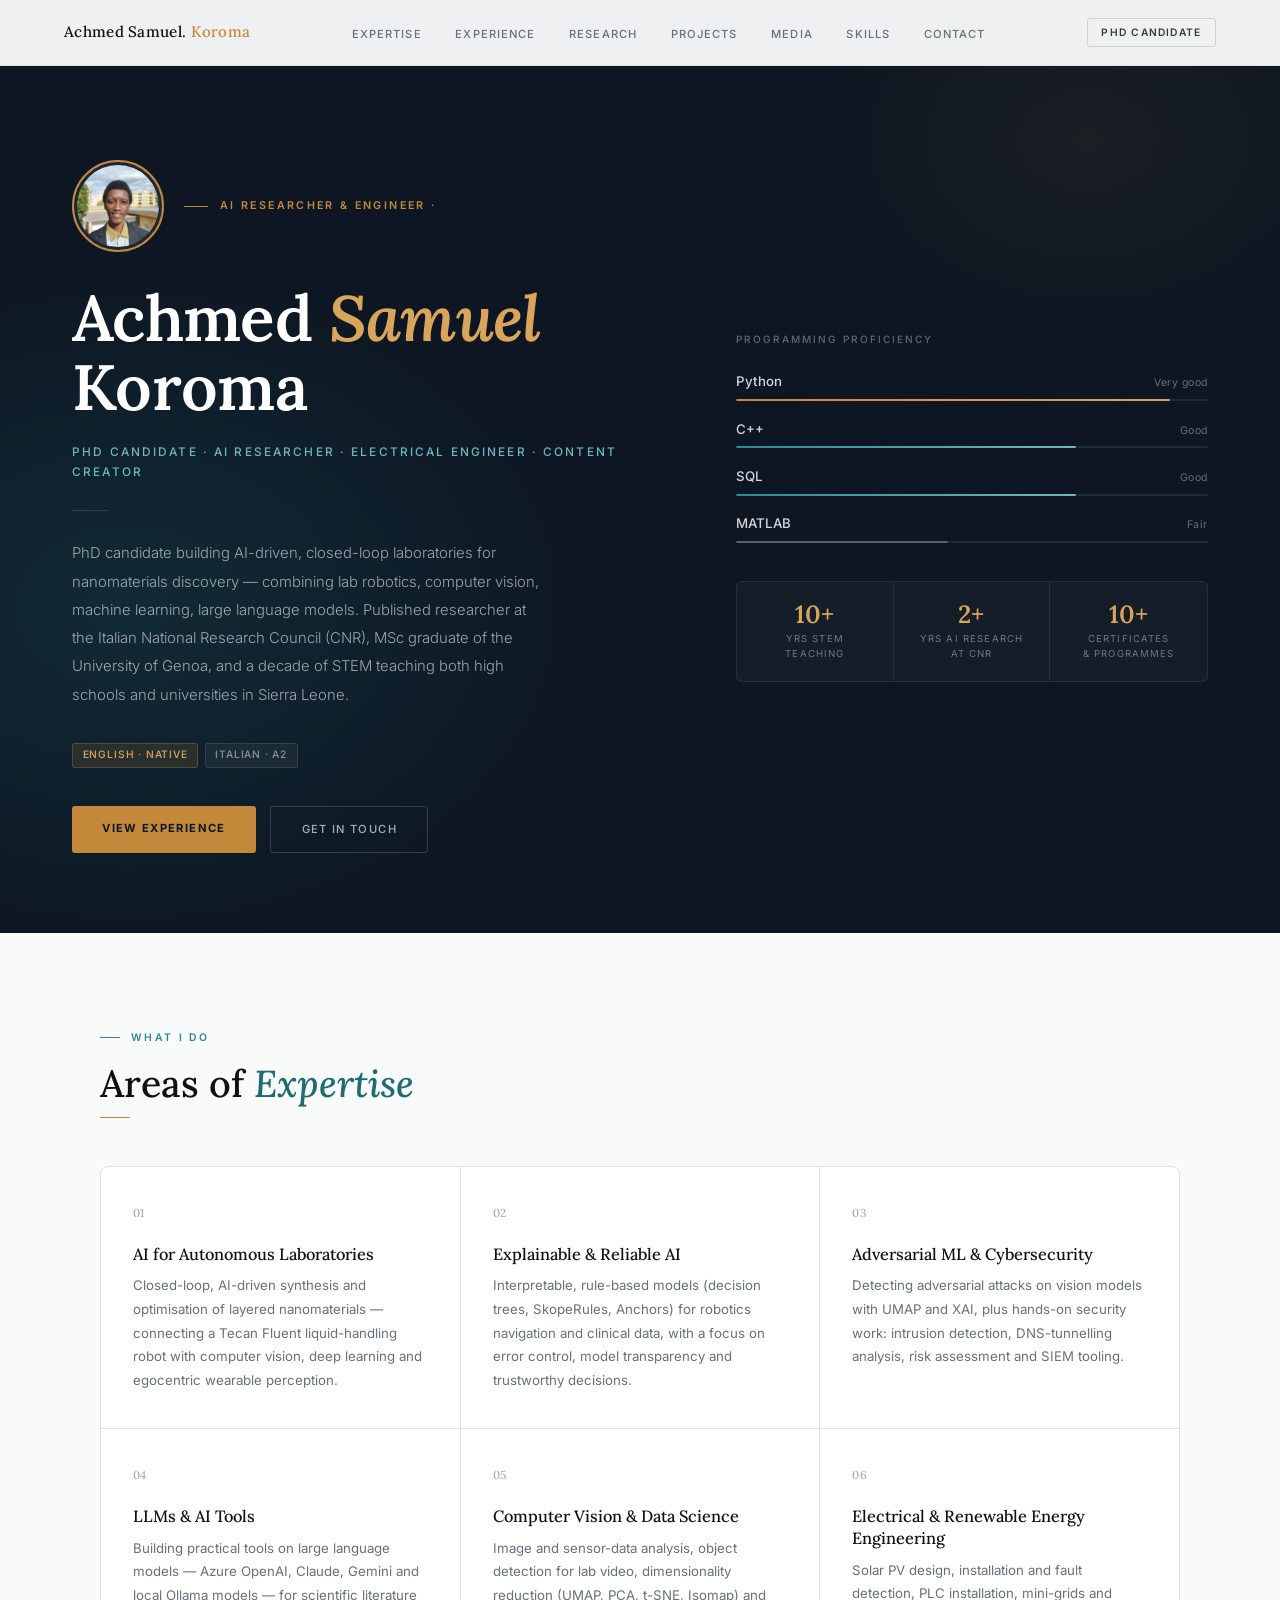
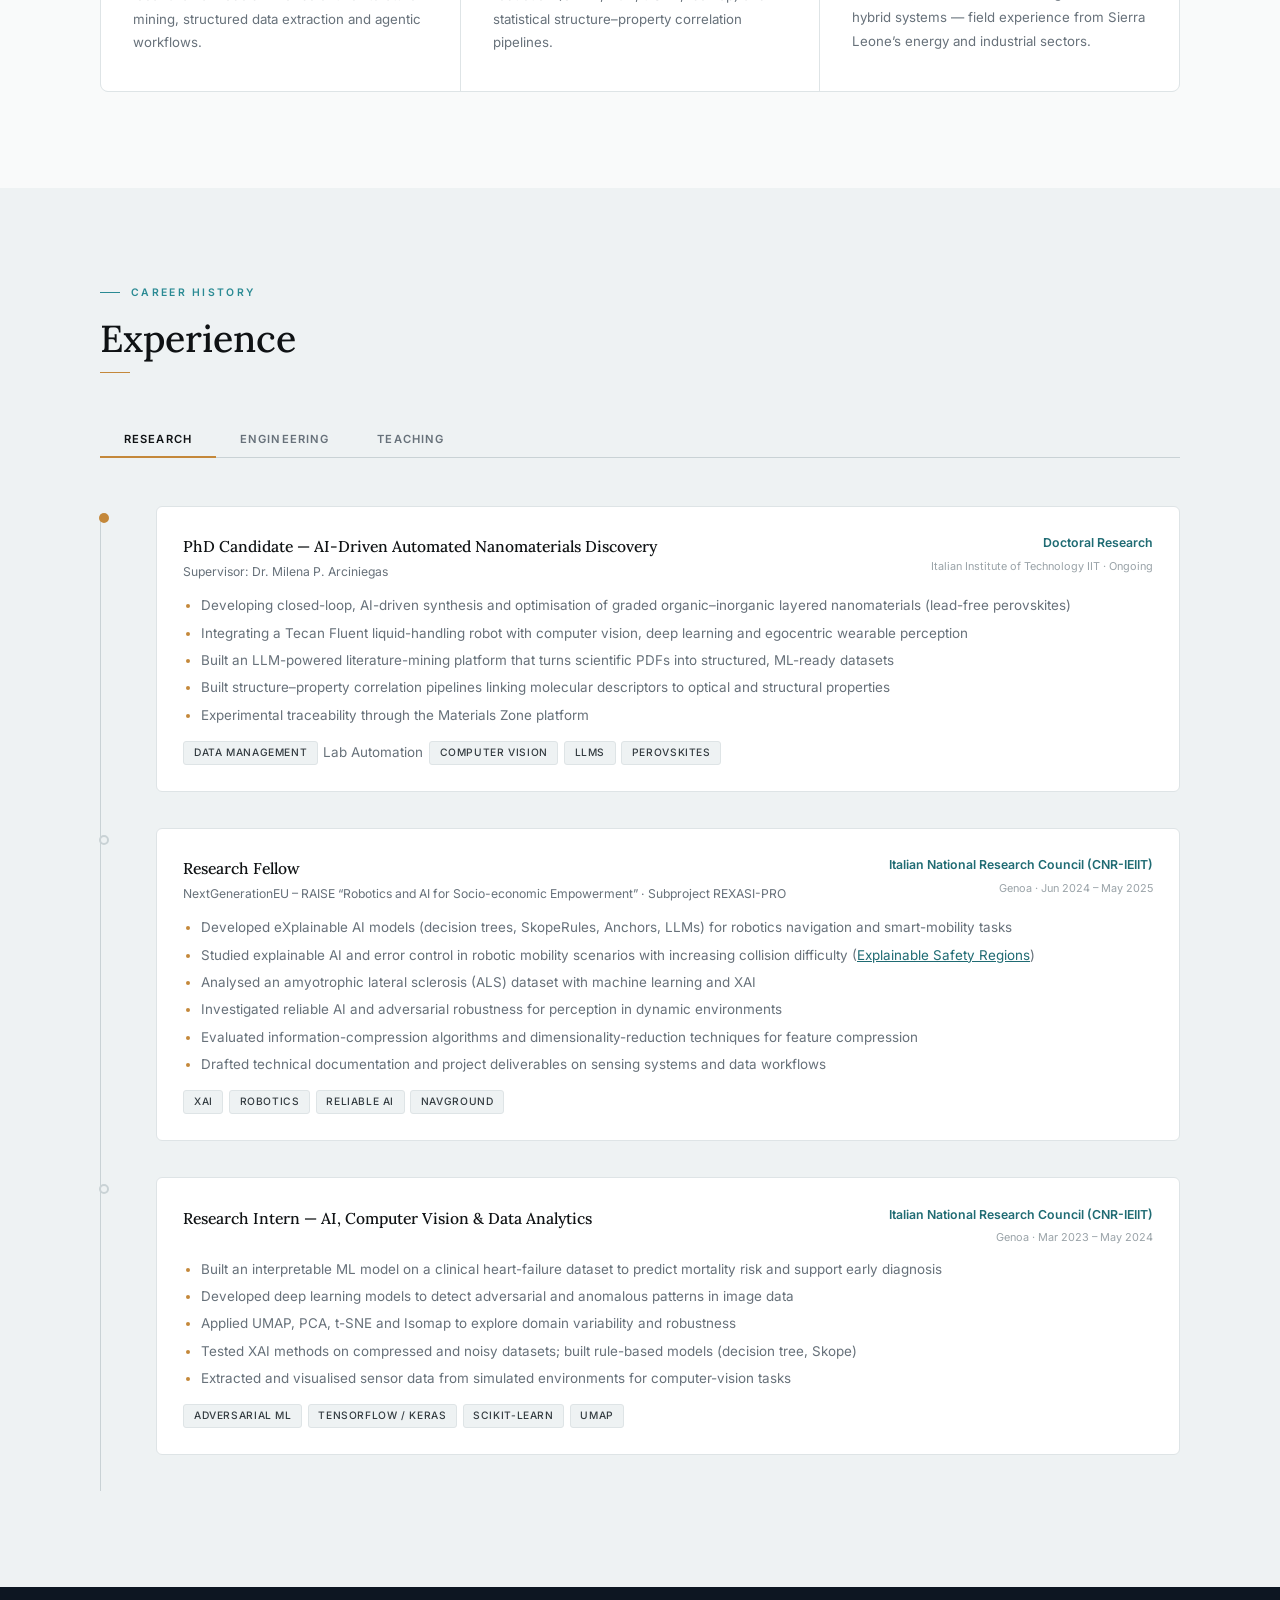
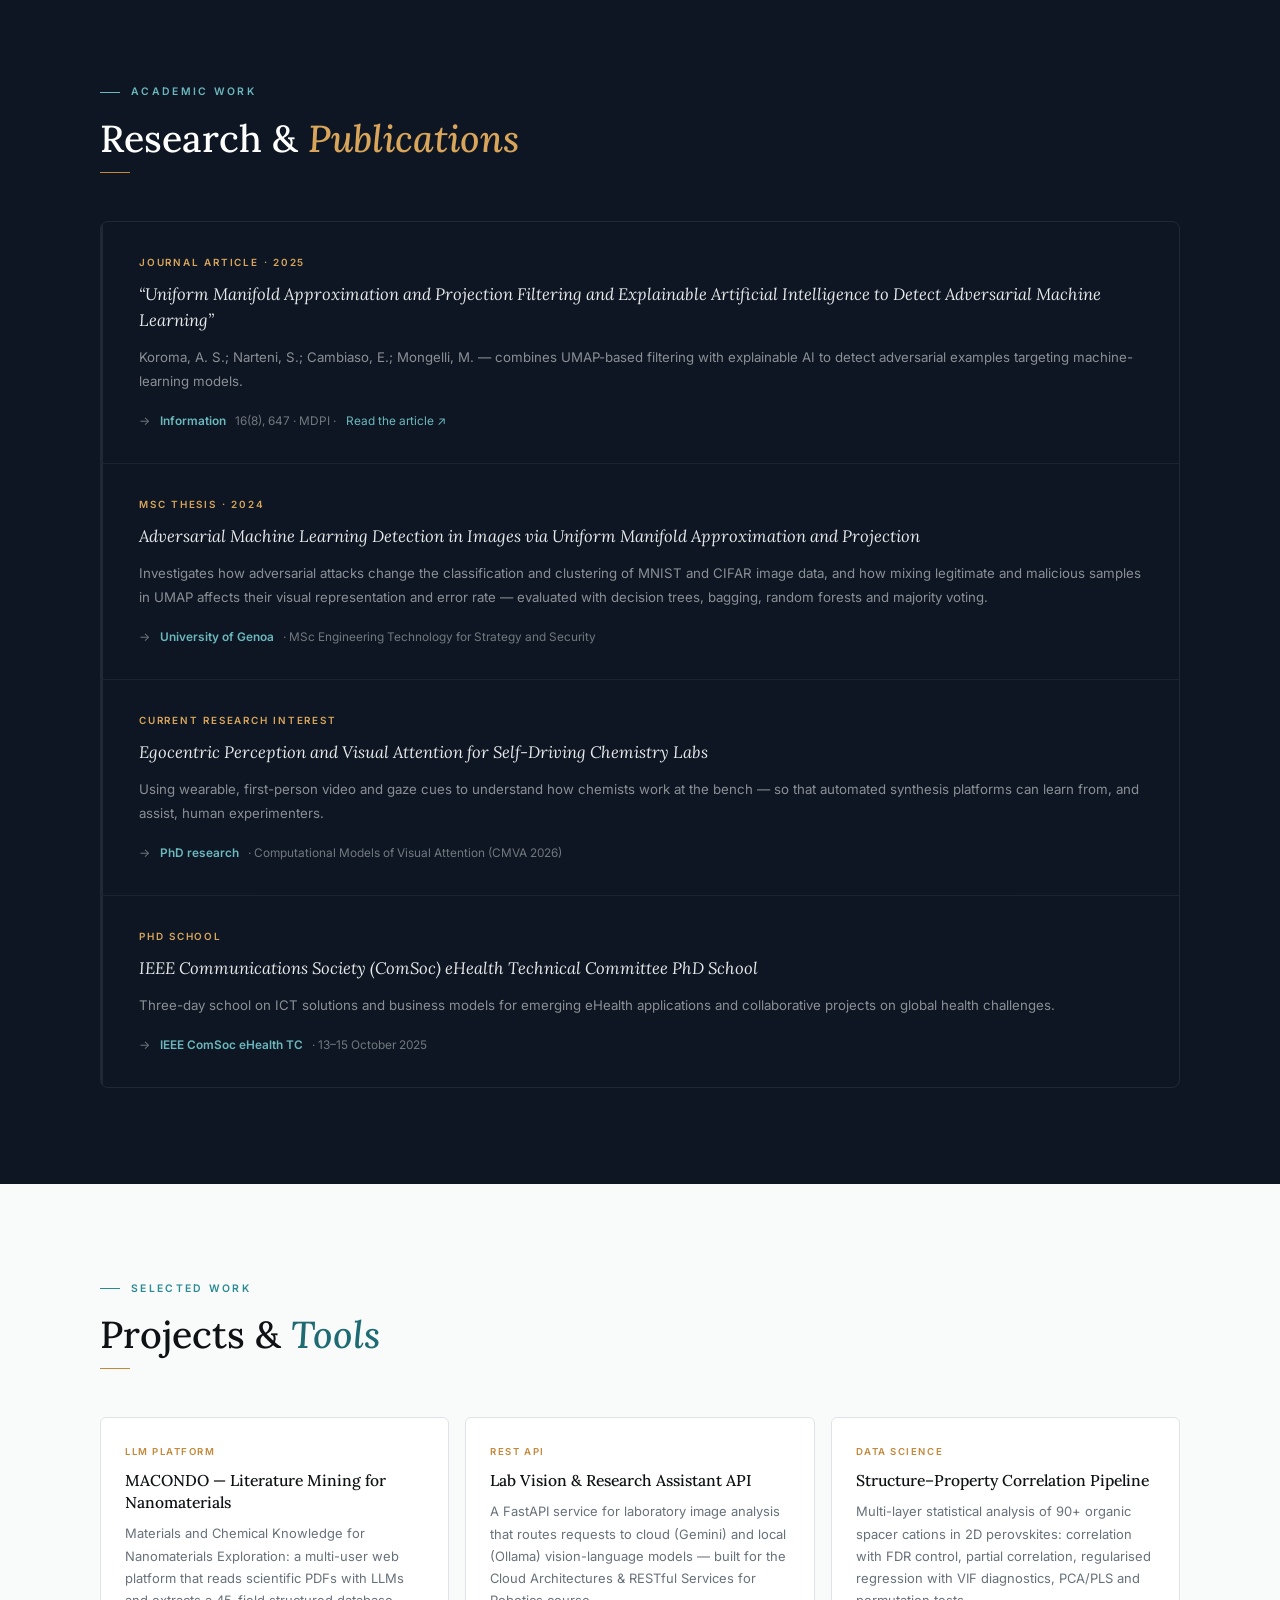
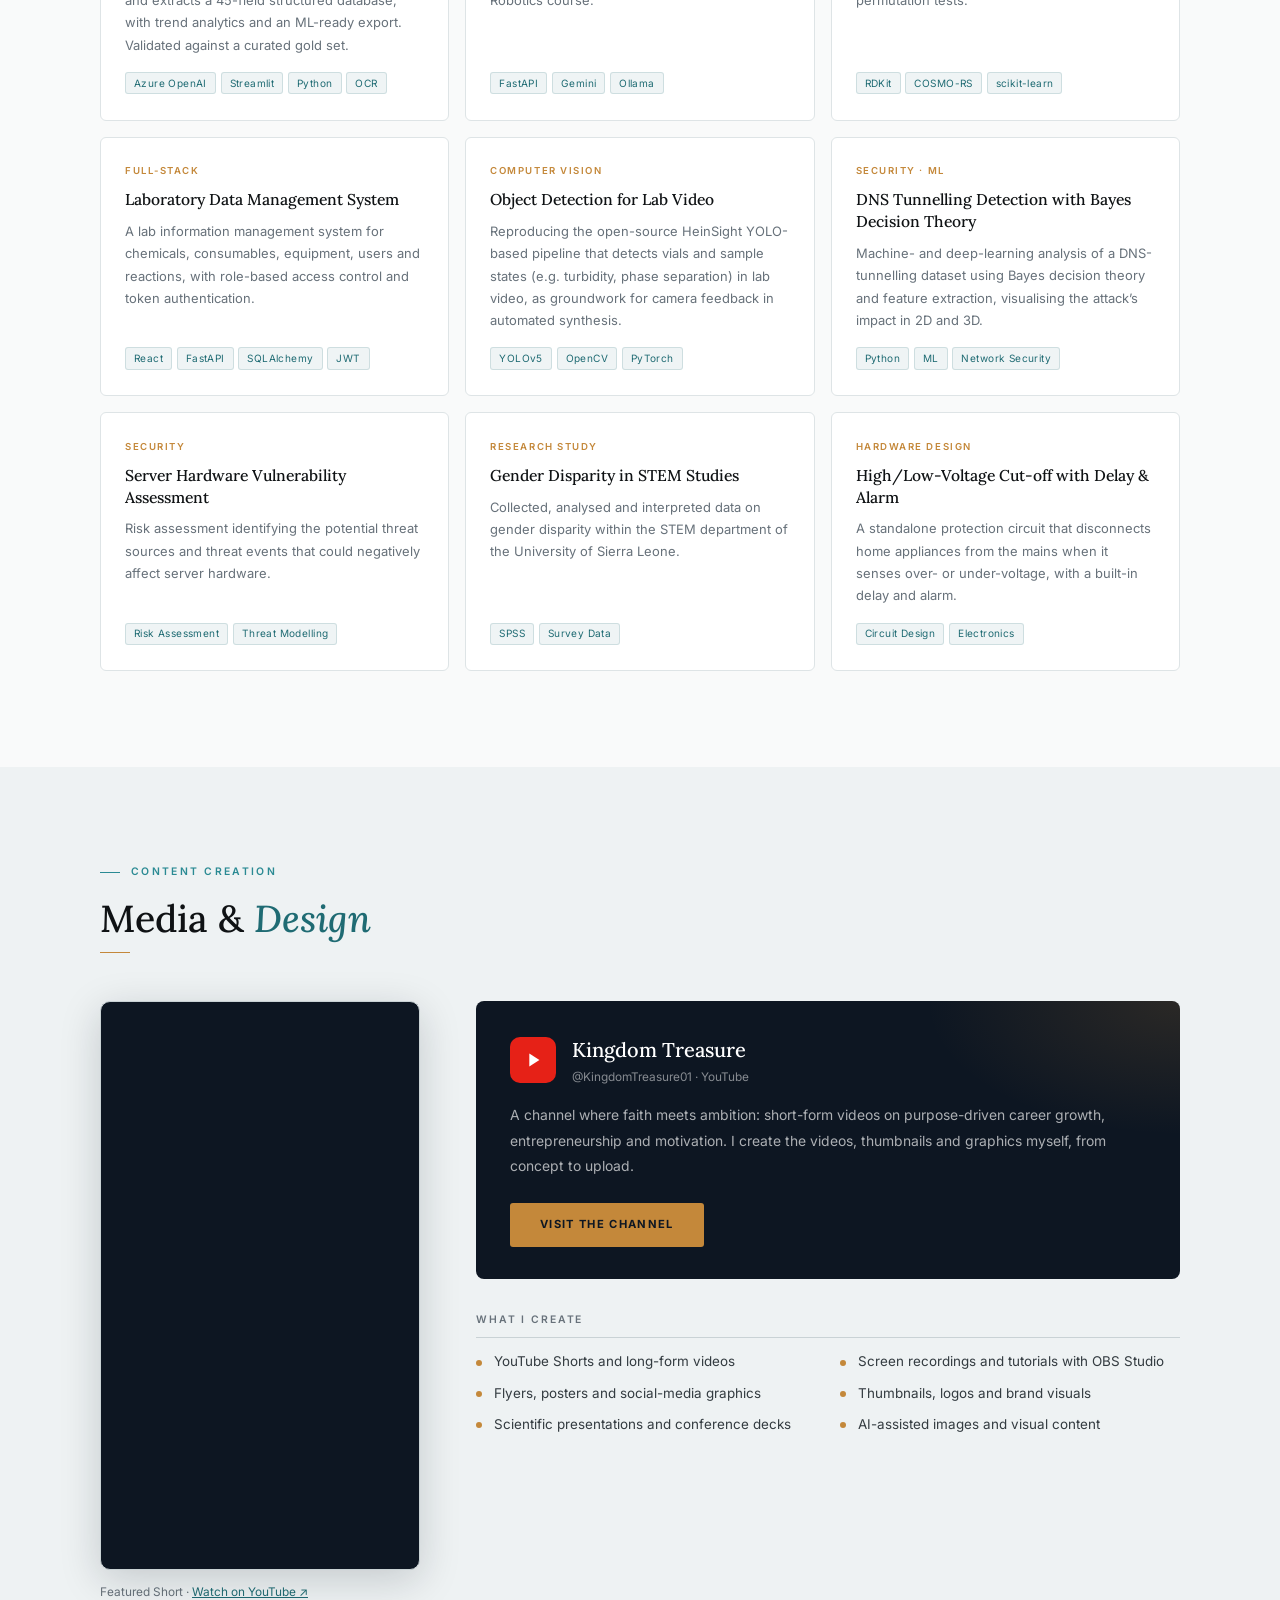
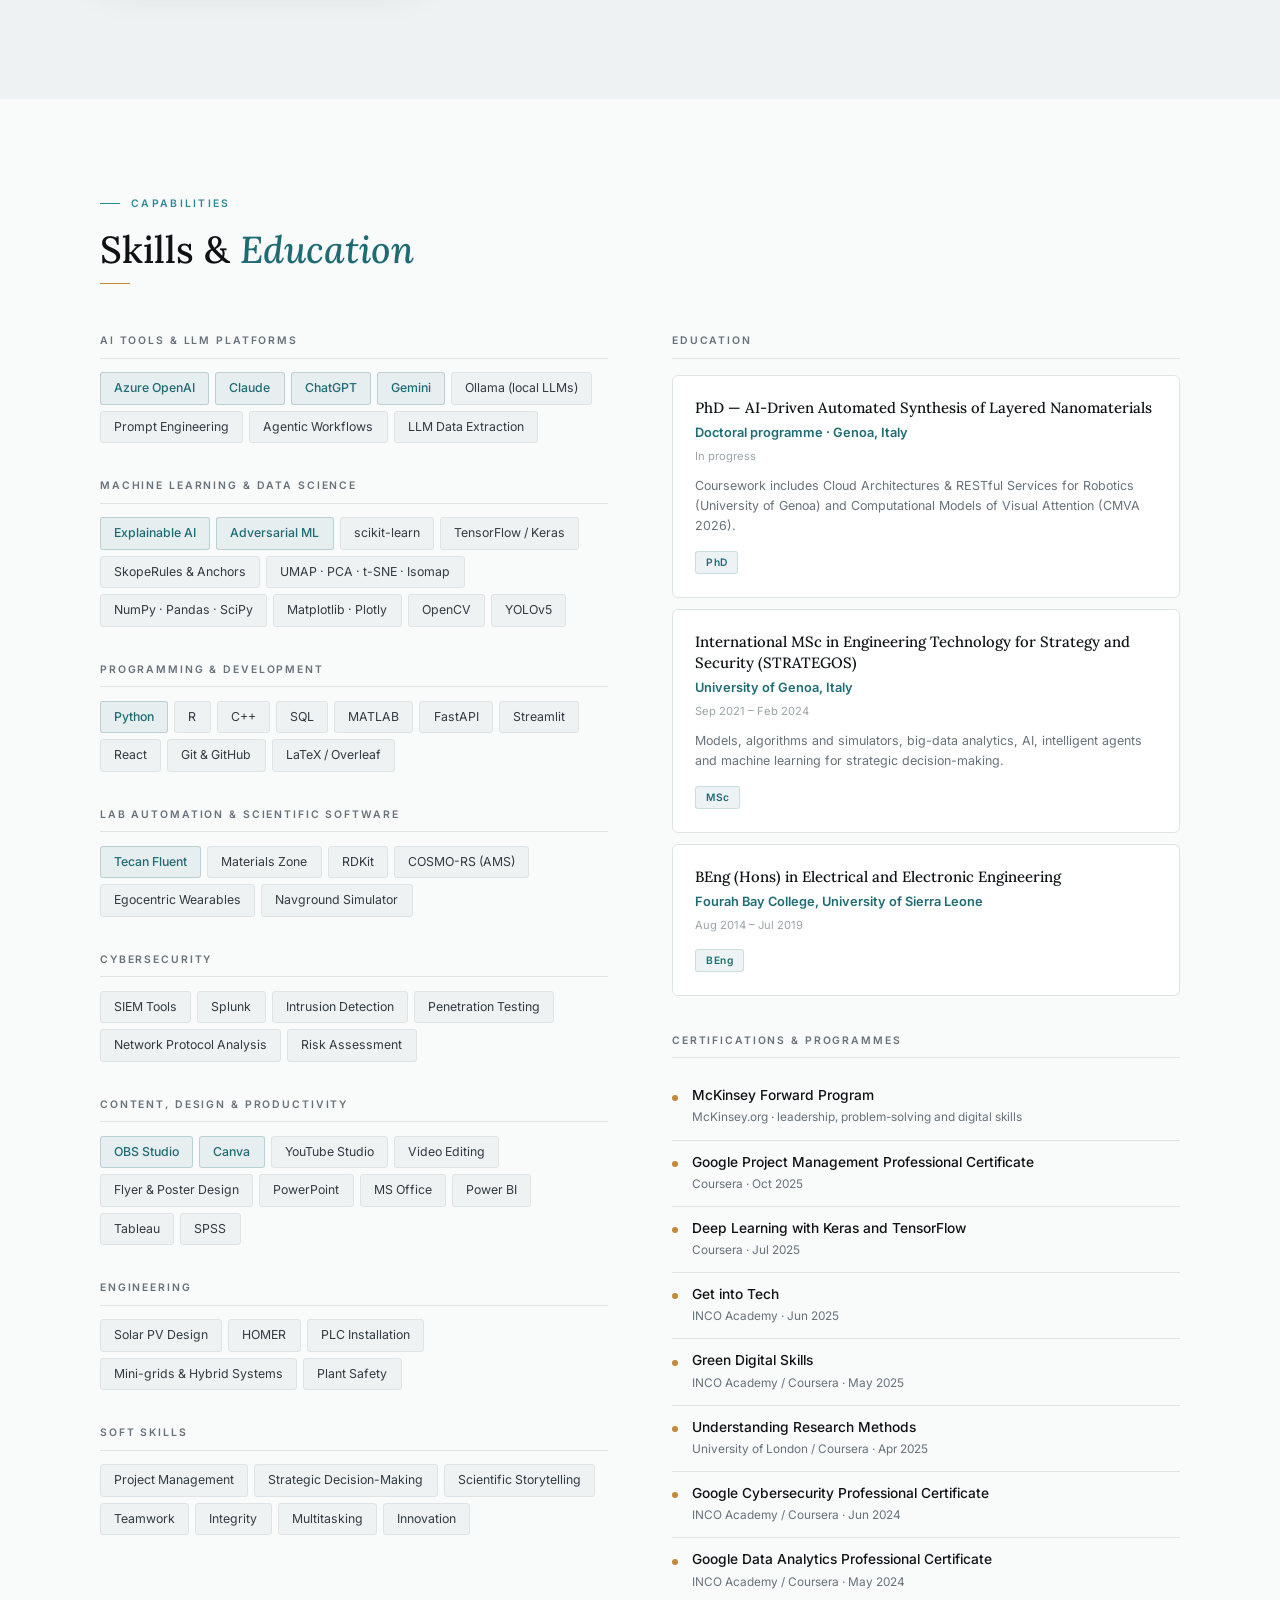
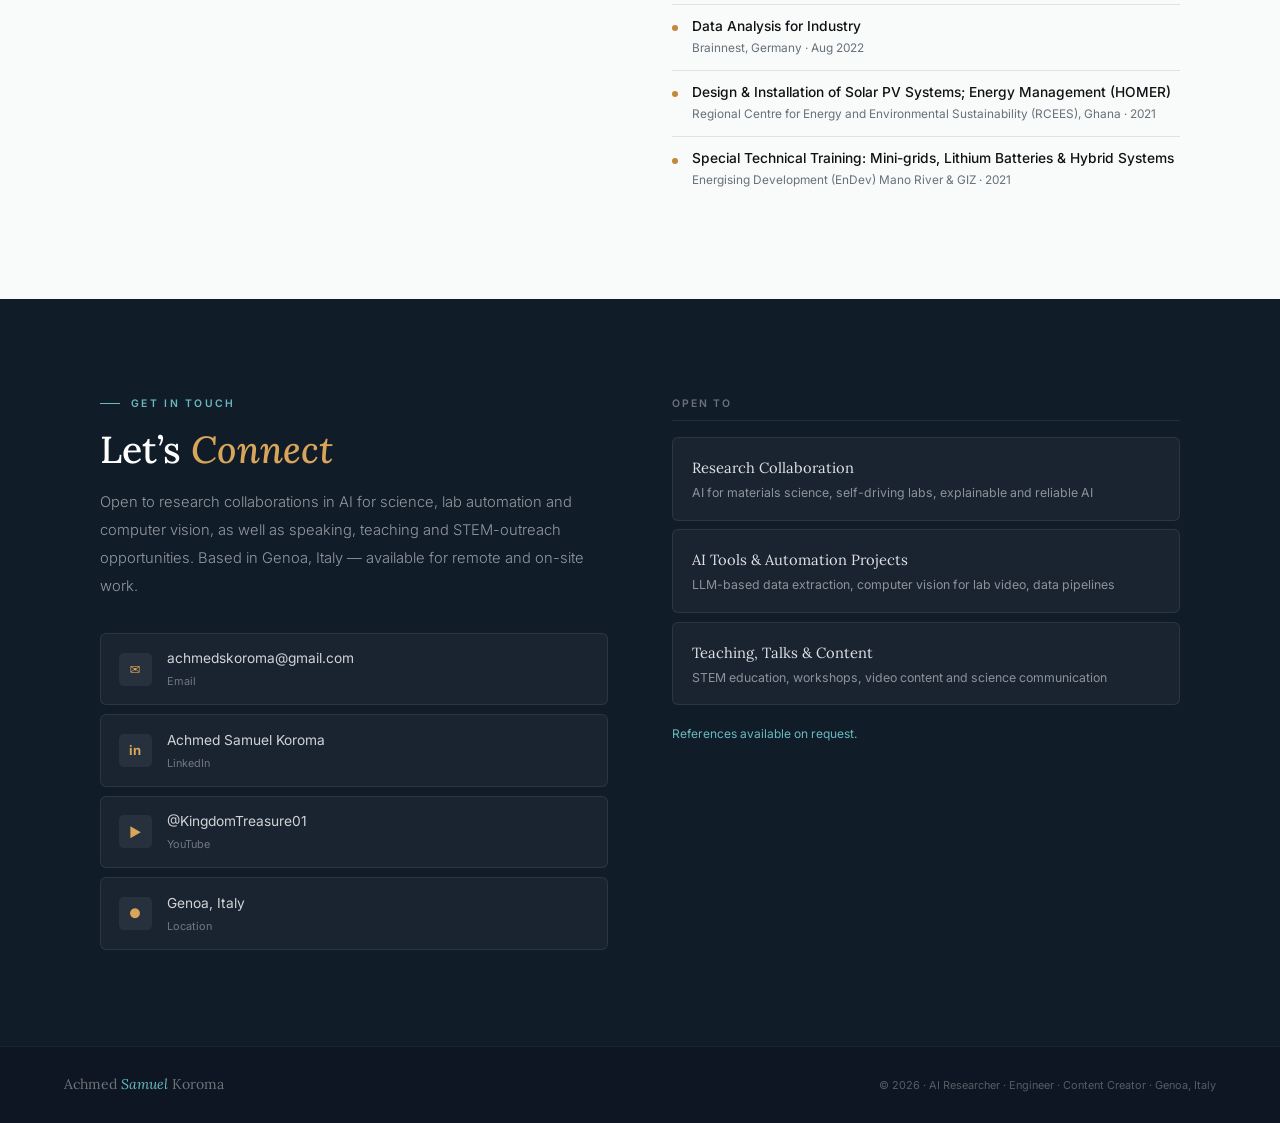
==== commit 1c72429b: "Update index.html" ====
--- a/index.html
+++ b/index.html
@@ -470,7 +470,7 @@
 
 <!-- NAV -->
 <nav id="main-nav" aria-label="Main">
-  <a href="#hero" class="nav-brand">Achmed S. <span>Koroma</span></a>
+  <a href="#hero" class="nav-brand">Achmed Samuel. <span>Koroma</span></a>
   <ul class="nav-links">
     <li><a href="#expertise">Expertise</a></li>
     <li><a href="#experience">Experience</a></li>
@@ -488,7 +488,7 @@
   <div class="hero-left">
     <div class="hero-id">
       <img class="hero-photo" src="assets/profile.jpg" alt="Portrait of Achmed Samuel Koroma" width="92" height="92" />
-      <div class="hero-overline">AI Researcher &middot; Genoa, Italy</div>
+      <div class="hero-overline">AI Researcher & Engineer &middot; </div>
     </div>
     <h1 class="hero-name">Achmed <em>Samuel</em><br>Koroma</h1>
     <p class="hero-role">PhD Candidate &middot; AI Researcher &middot; Electrical Engineer &middot; Content Creator</p>
@@ -501,7 +501,6 @@
     </p>
     <div class="hero-langs-row">
       <span class="lang-chip native">English &middot; Native</span>
-      <span class="lang-chip native">Krio &middot; Native</span>
       <span class="lang-chip">Italian &middot; A2</span>
     </div>
     <div class="hero-ctas">
@@ -603,17 +602,17 @@
                 <div class="t-title">PhD Candidate &mdash; AI-Driven Automated Nanomaterials Discovery</div>
                 <div class="t-sub">Supervisor: Dr. Milena P. Arciniegas</div>
               </div>
-              <div class="t-meta"><div class="t-org">Doctoral Research</div><div class="t-date">Genoa, Italy &middot; Ongoing</div></div>
+              <div class="t-meta"><div class="t-org">Doctoral Research</div><div class="t-date">Italian Institute of Technology IIT &middot; Ongoing</div></div>
             </div>
             <div class="t-body">
               <ul>
                 <li>Developing closed-loop, AI-driven synthesis and optimisation of graded organic&ndash;inorganic layered nanomaterials (lead-free perovskites)</li>
                 <li>Integrating a Tecan Fluent liquid-handling robot with computer vision, deep learning and egocentric wearable perception</li>
                 <li>Built an LLM-powered literature-mining platform that turns scientific PDFs into structured, ML-ready datasets</li>
-                <li>Built structure&ndash;property correlation pipelines linking molecular descriptors (RDKit, COSMO-RS) to optical properties</li>
+                <li>Built structure&ndash;property correlation pipelines linking molecular descriptors to optical and structural properties</li>
                 <li>Experimental traceability through the Materials Zone platform</li>
               </ul>
-              <div class="t-tags"><span class="t-tag">Lab Automation</span><span class="t-tag">Computer Vision</span><span class="t-tag">LLMs</span><span class="t-tag">Perovskites</span></div>
+              <div class="t-tags"><span class="t-tag">Data Management</span><span class="tag">Lab Automation</span><span class="t-tag">Computer Vision</span><span class="t-tag">LLMs</span><span class="t-tag">Perovskites</span></div>
             </div>
           </div>
         </div>
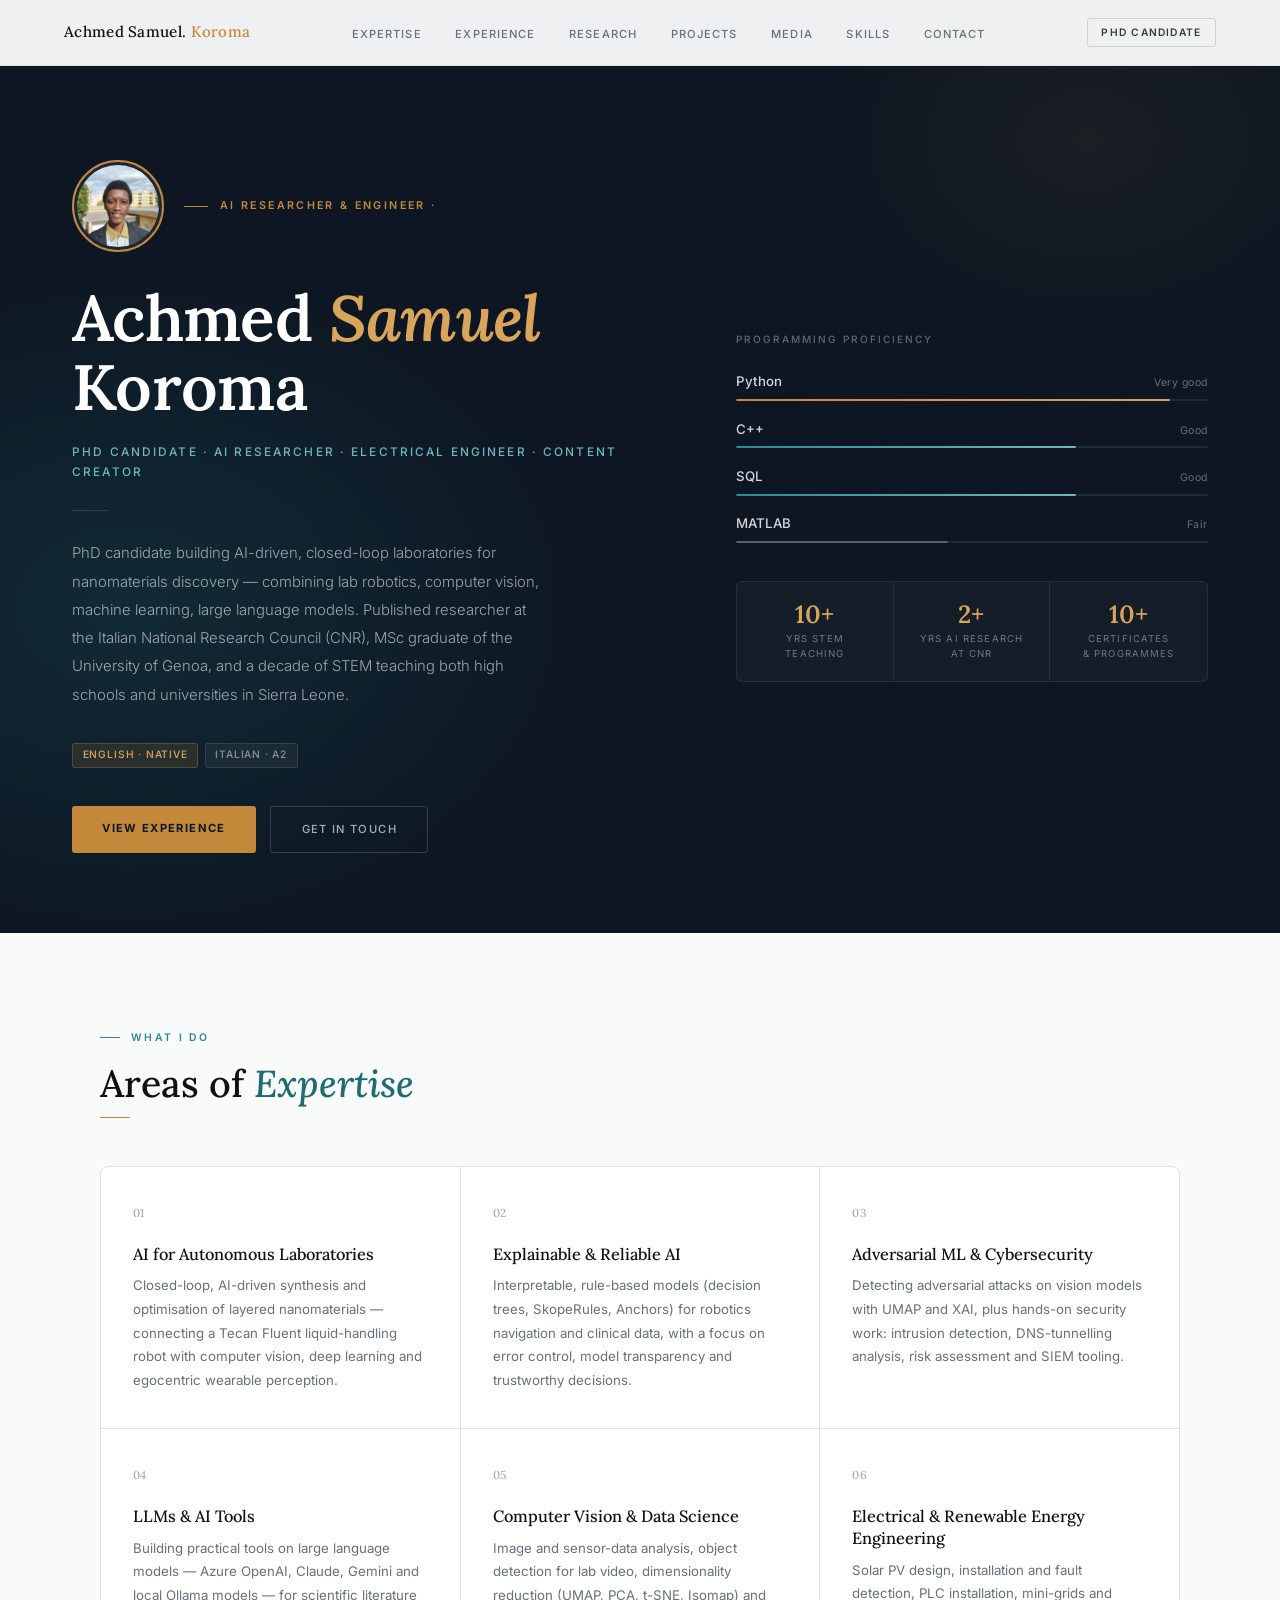
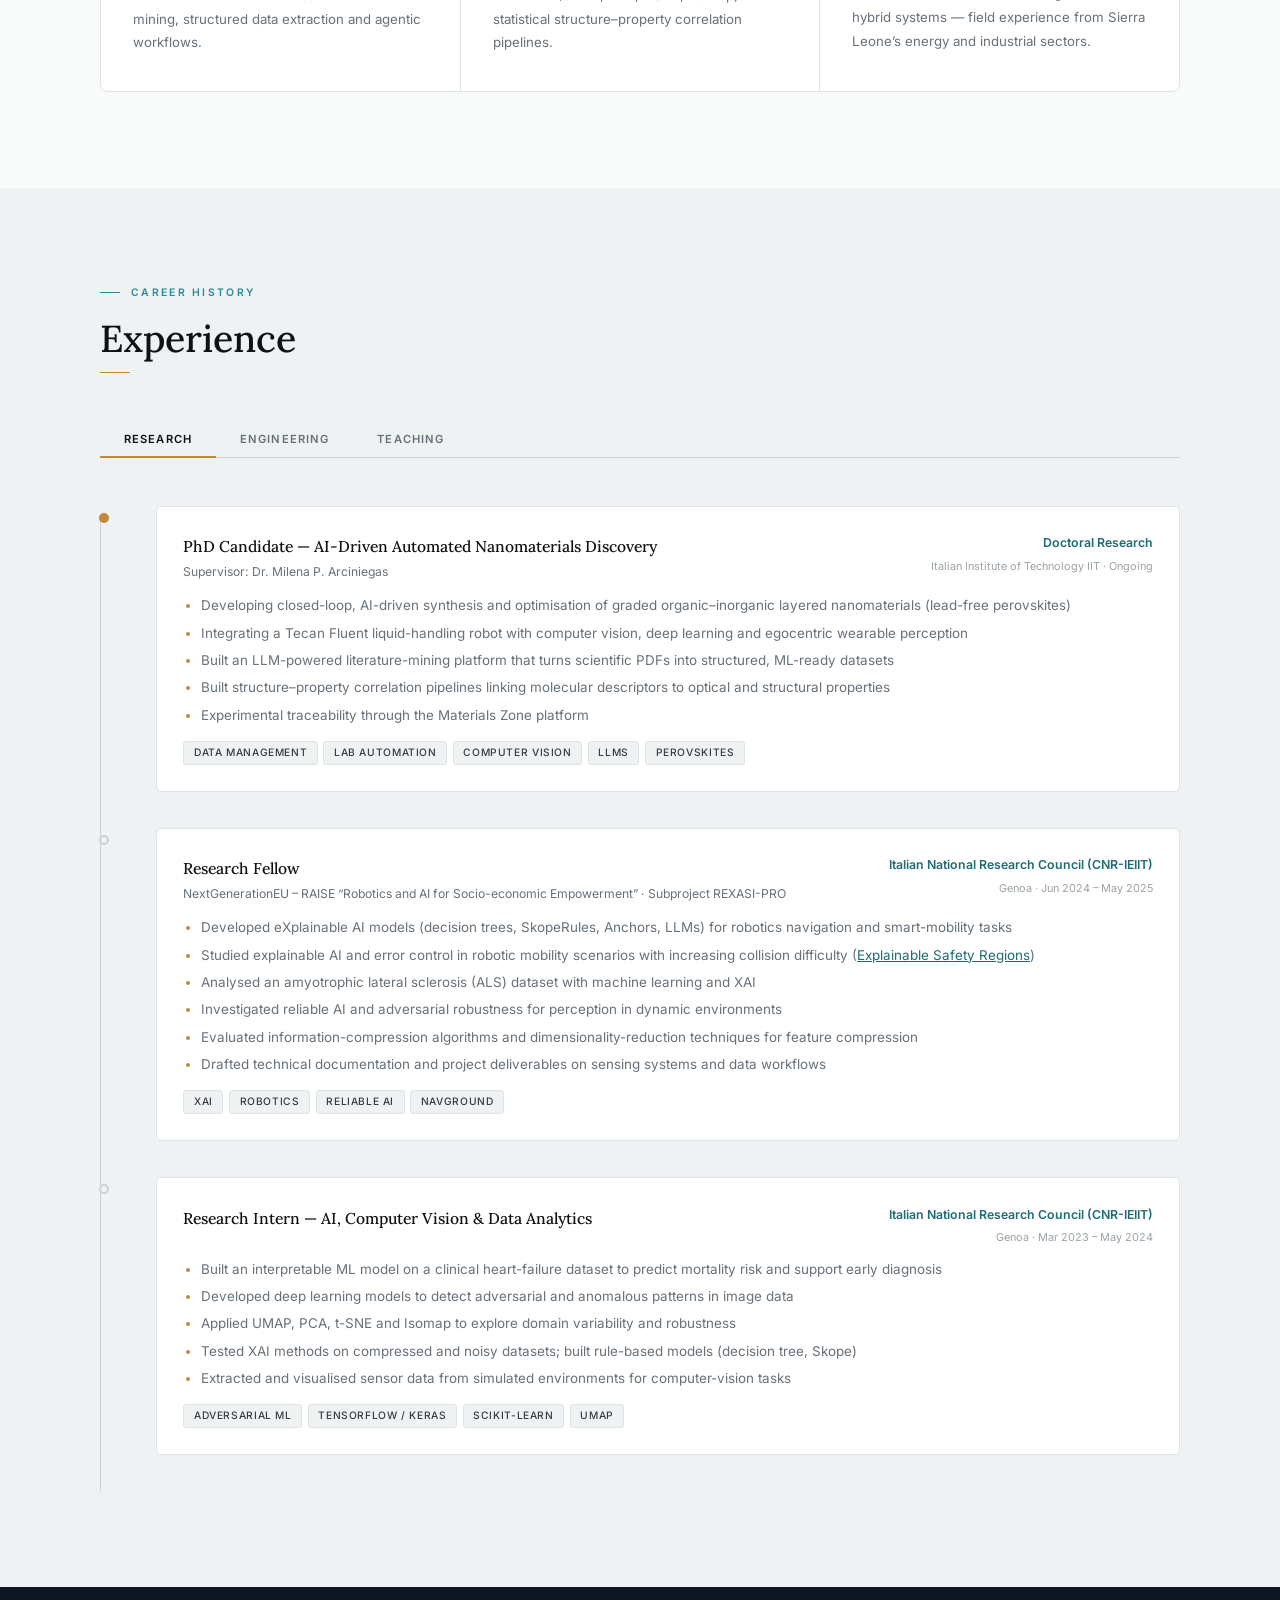
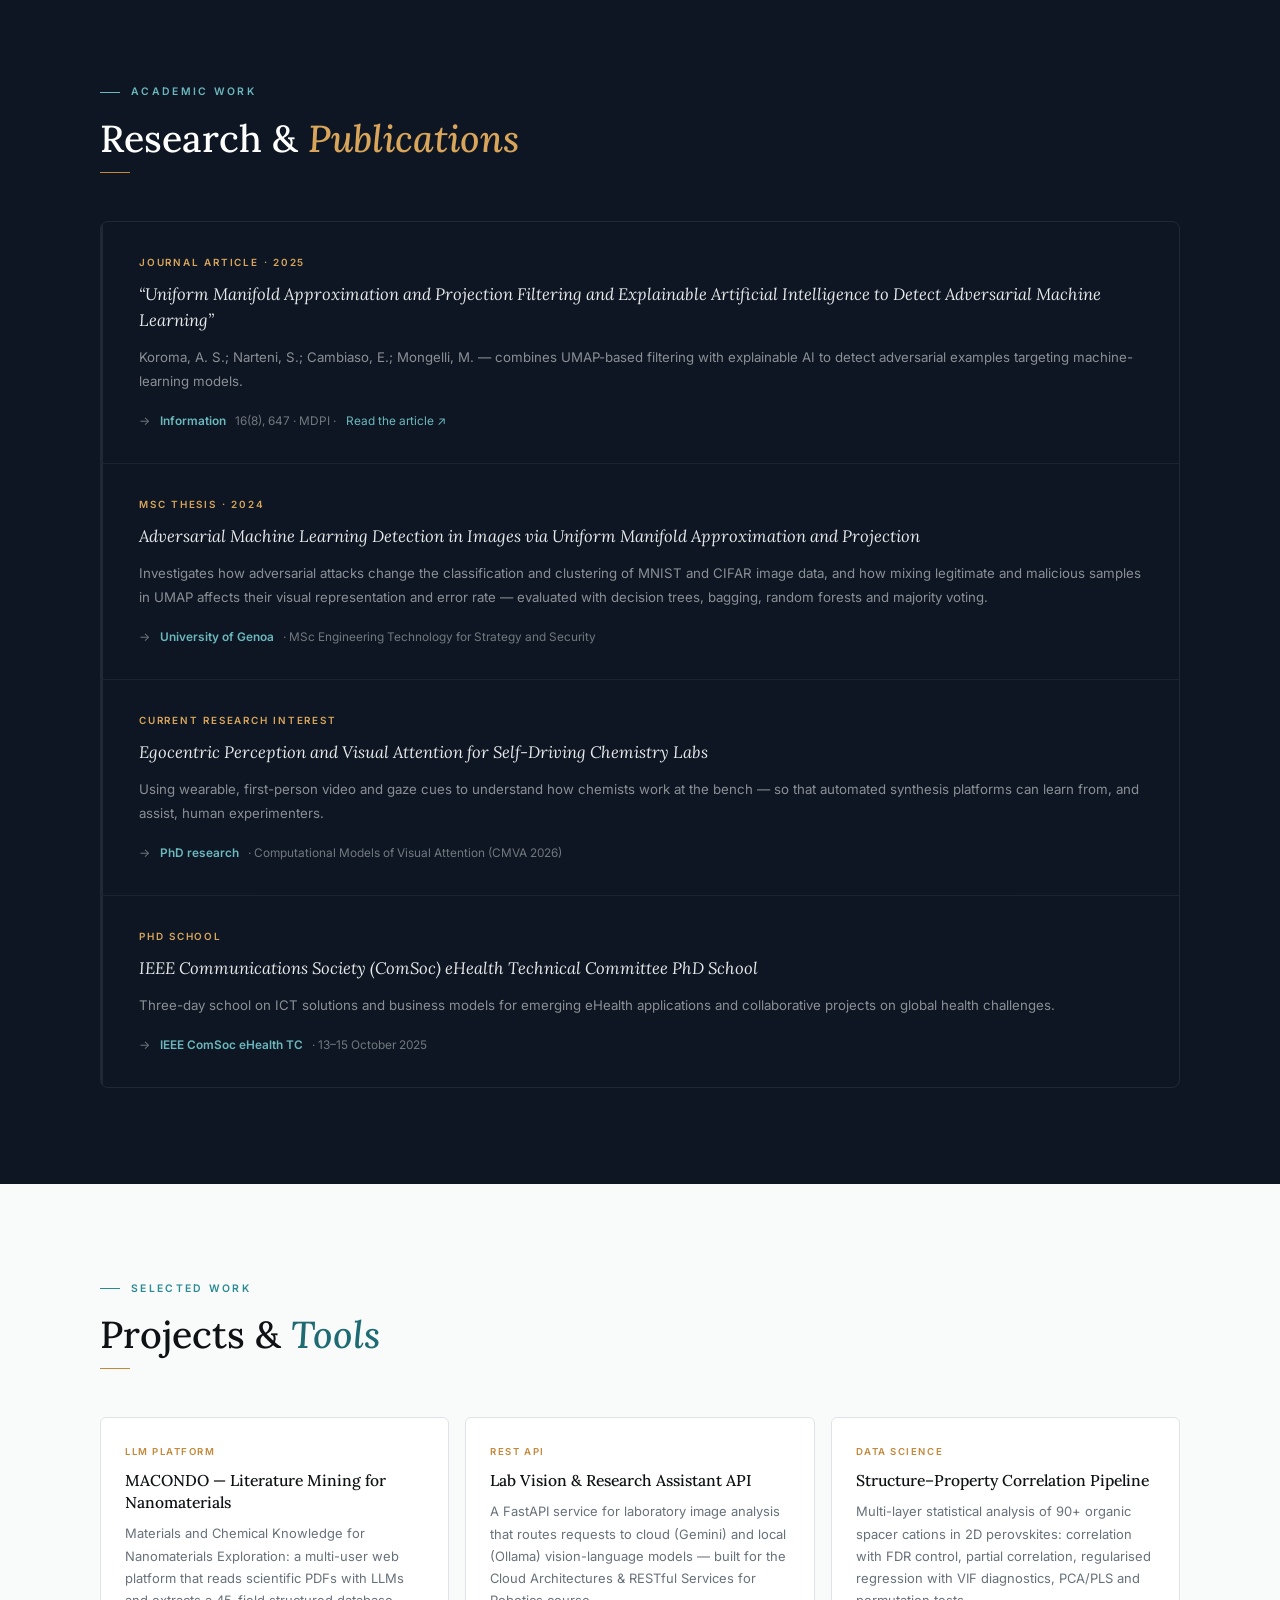
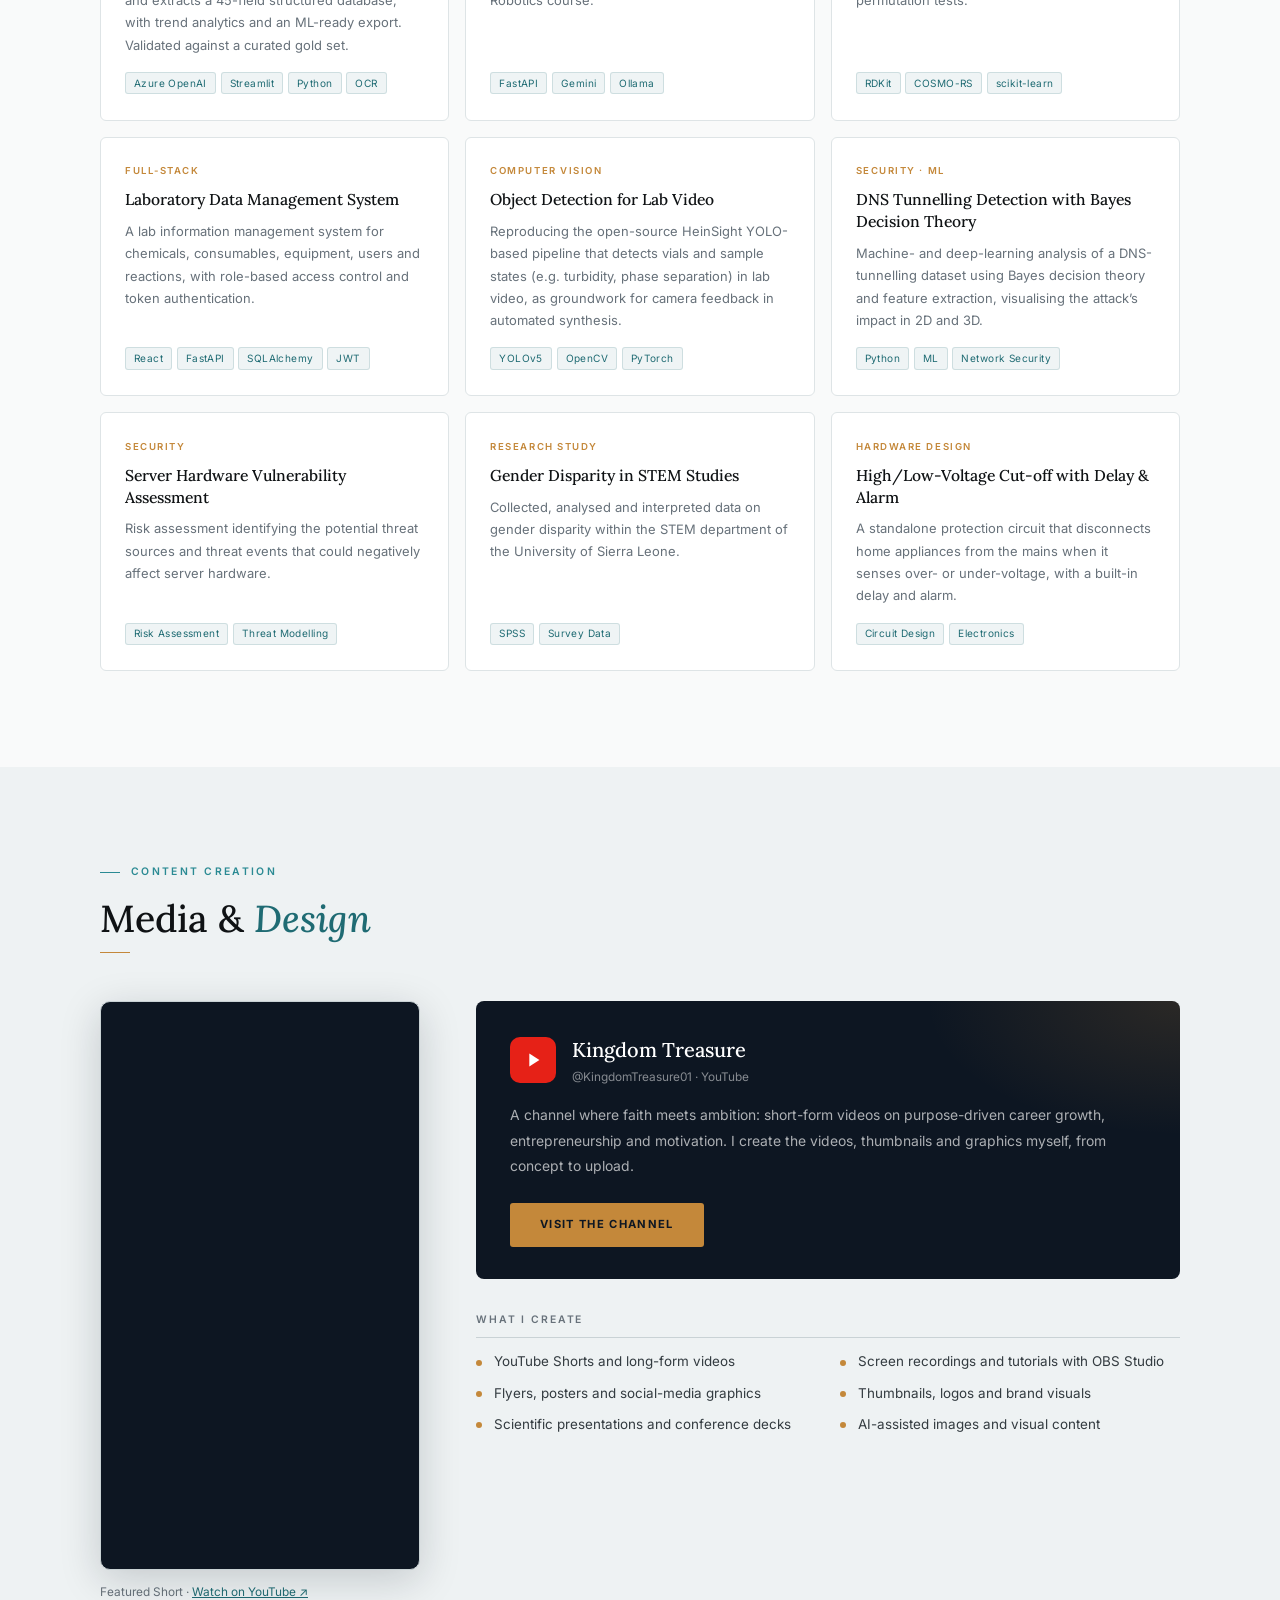
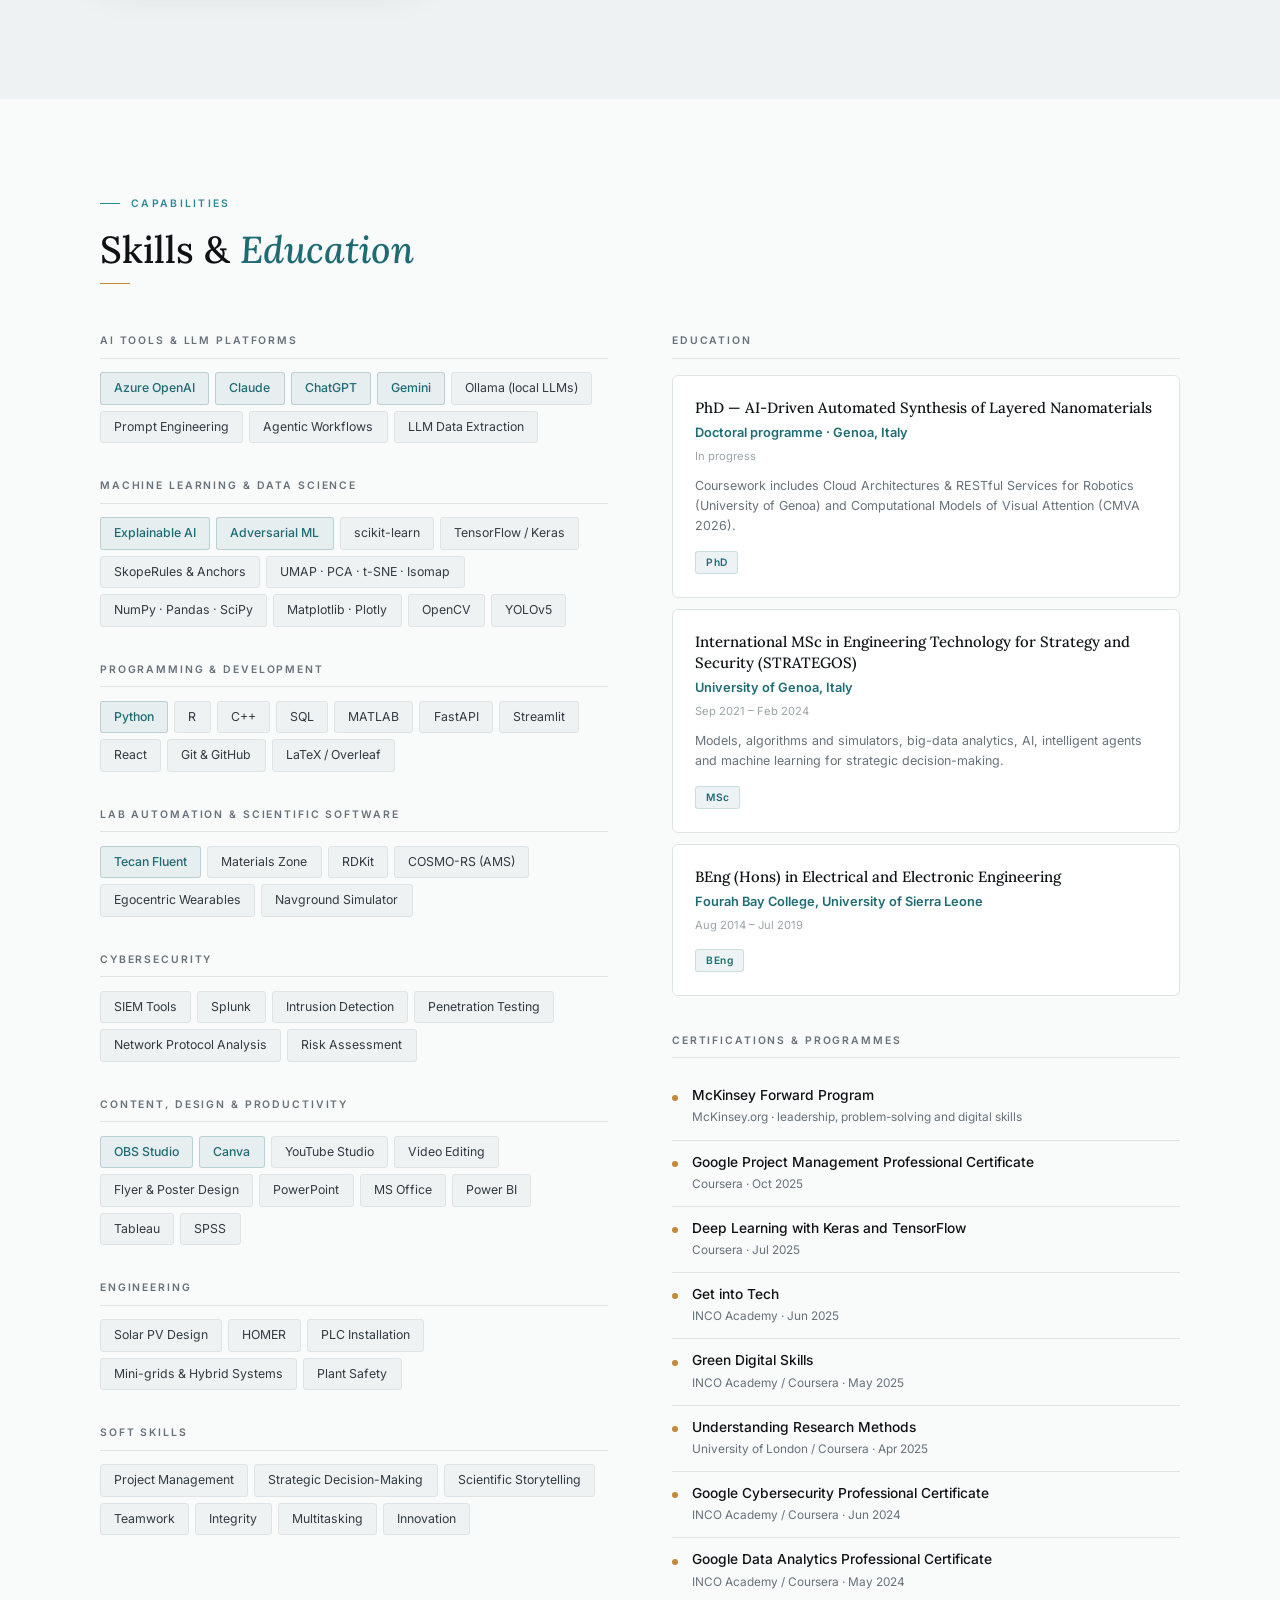
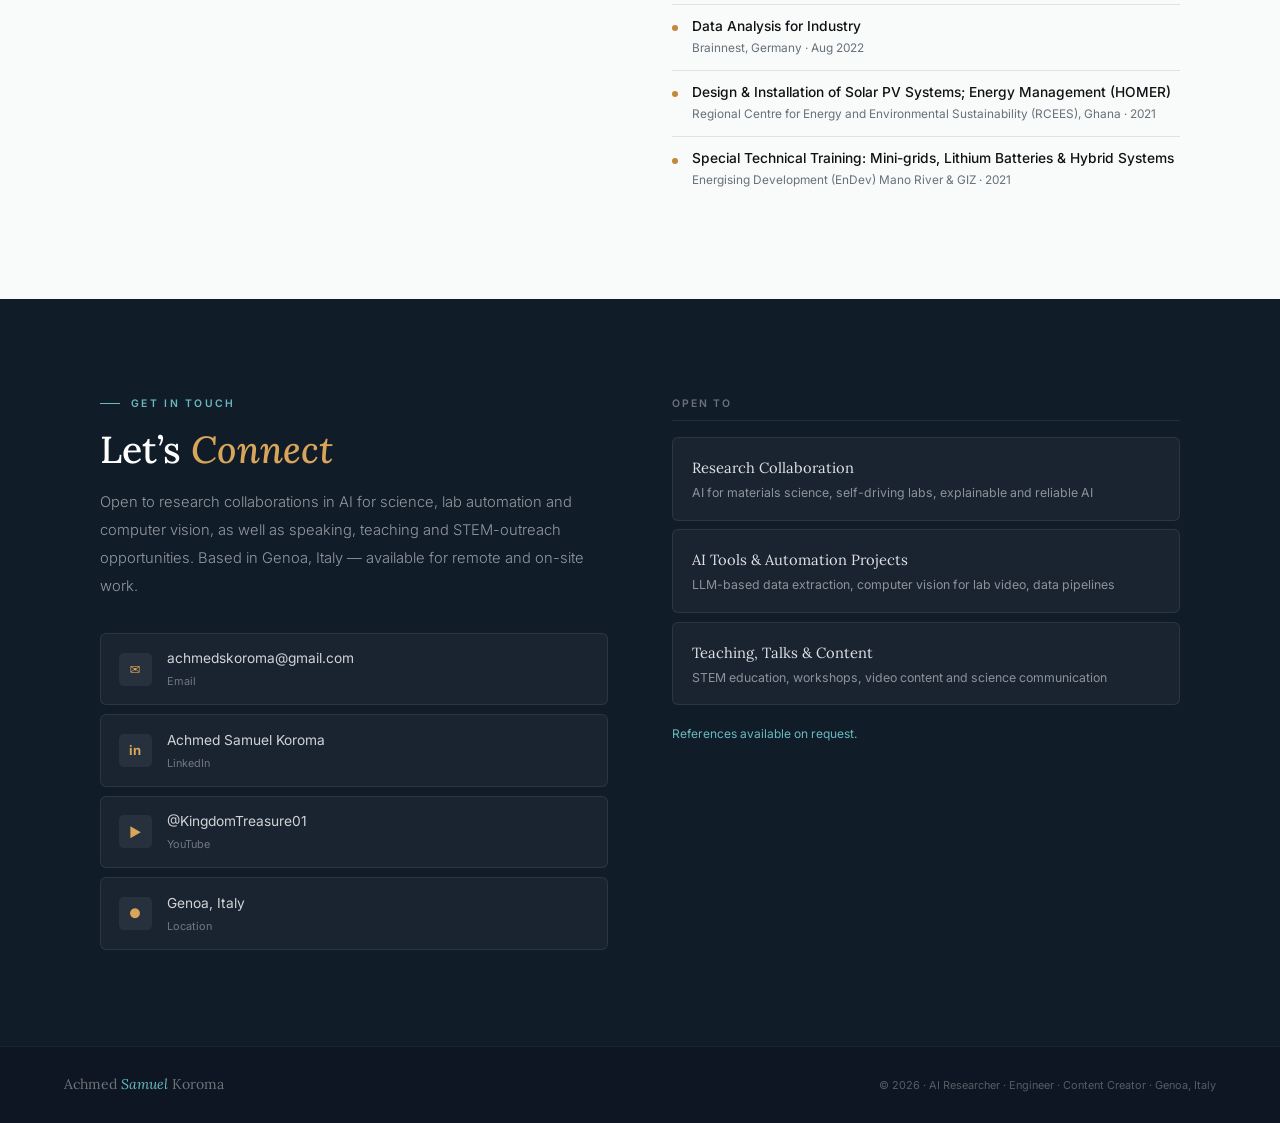
==== commit 26a65d97: "Update index.html" ====
--- a/index.html
+++ b/index.html
@@ -612,7 +612,7 @@
                 <li>Built structure&ndash;property correlation pipelines linking molecular descriptors to optical and structural properties</li>
                 <li>Experimental traceability through the Materials Zone platform</li>
               </ul>
-              <div class="t-tags"><span class="t-tag">Data Management</span><span class="tag">Lab Automation</span><span class="t-tag">Computer Vision</span><span class="t-tag">LLMs</span><span class="t-tag">Perovskites</span></div>
+              <div class="t-tags"><span class="t-tag">Data Management</span><span class="t-tag">Lab Automation</span><span class="t-tag">Computer Vision</span><span class="t-tag">LLMs</span><span class="t-tag">Perovskites</span></div>
             </div>
           </div>
         </div>
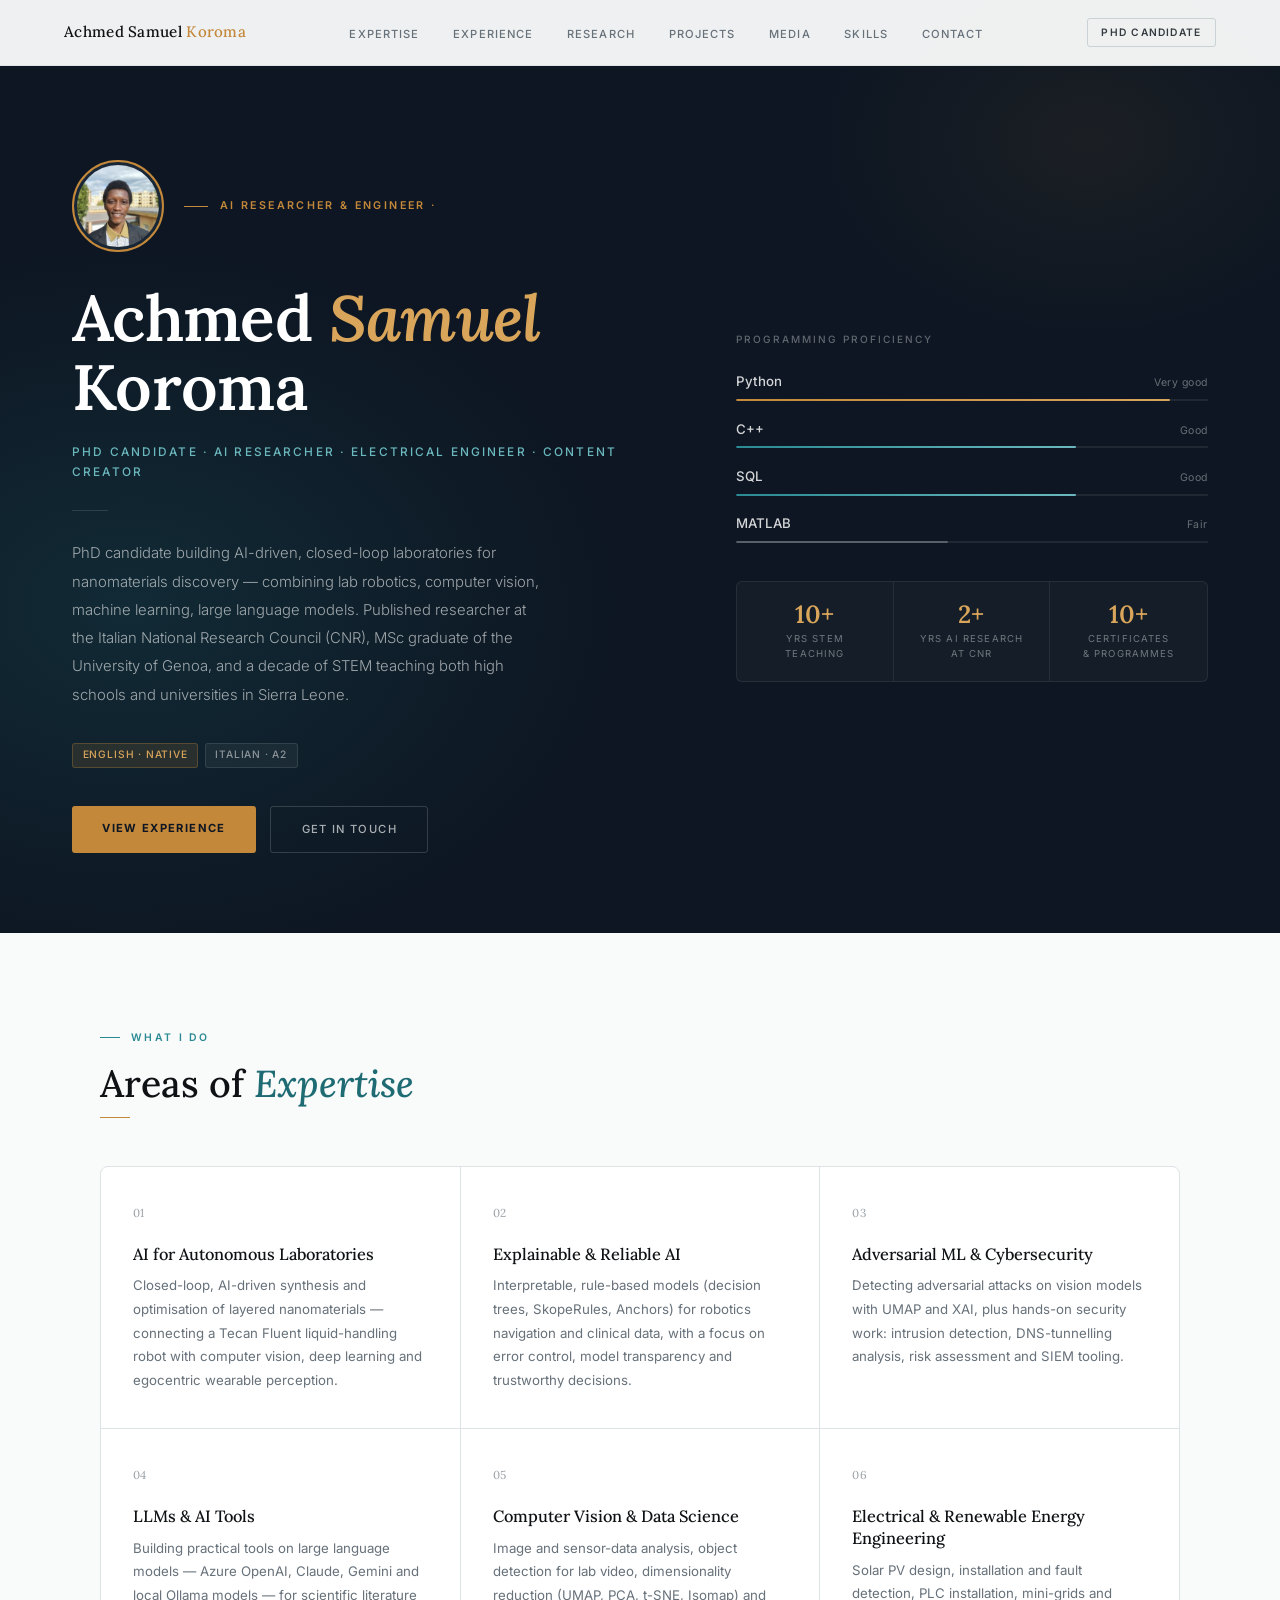
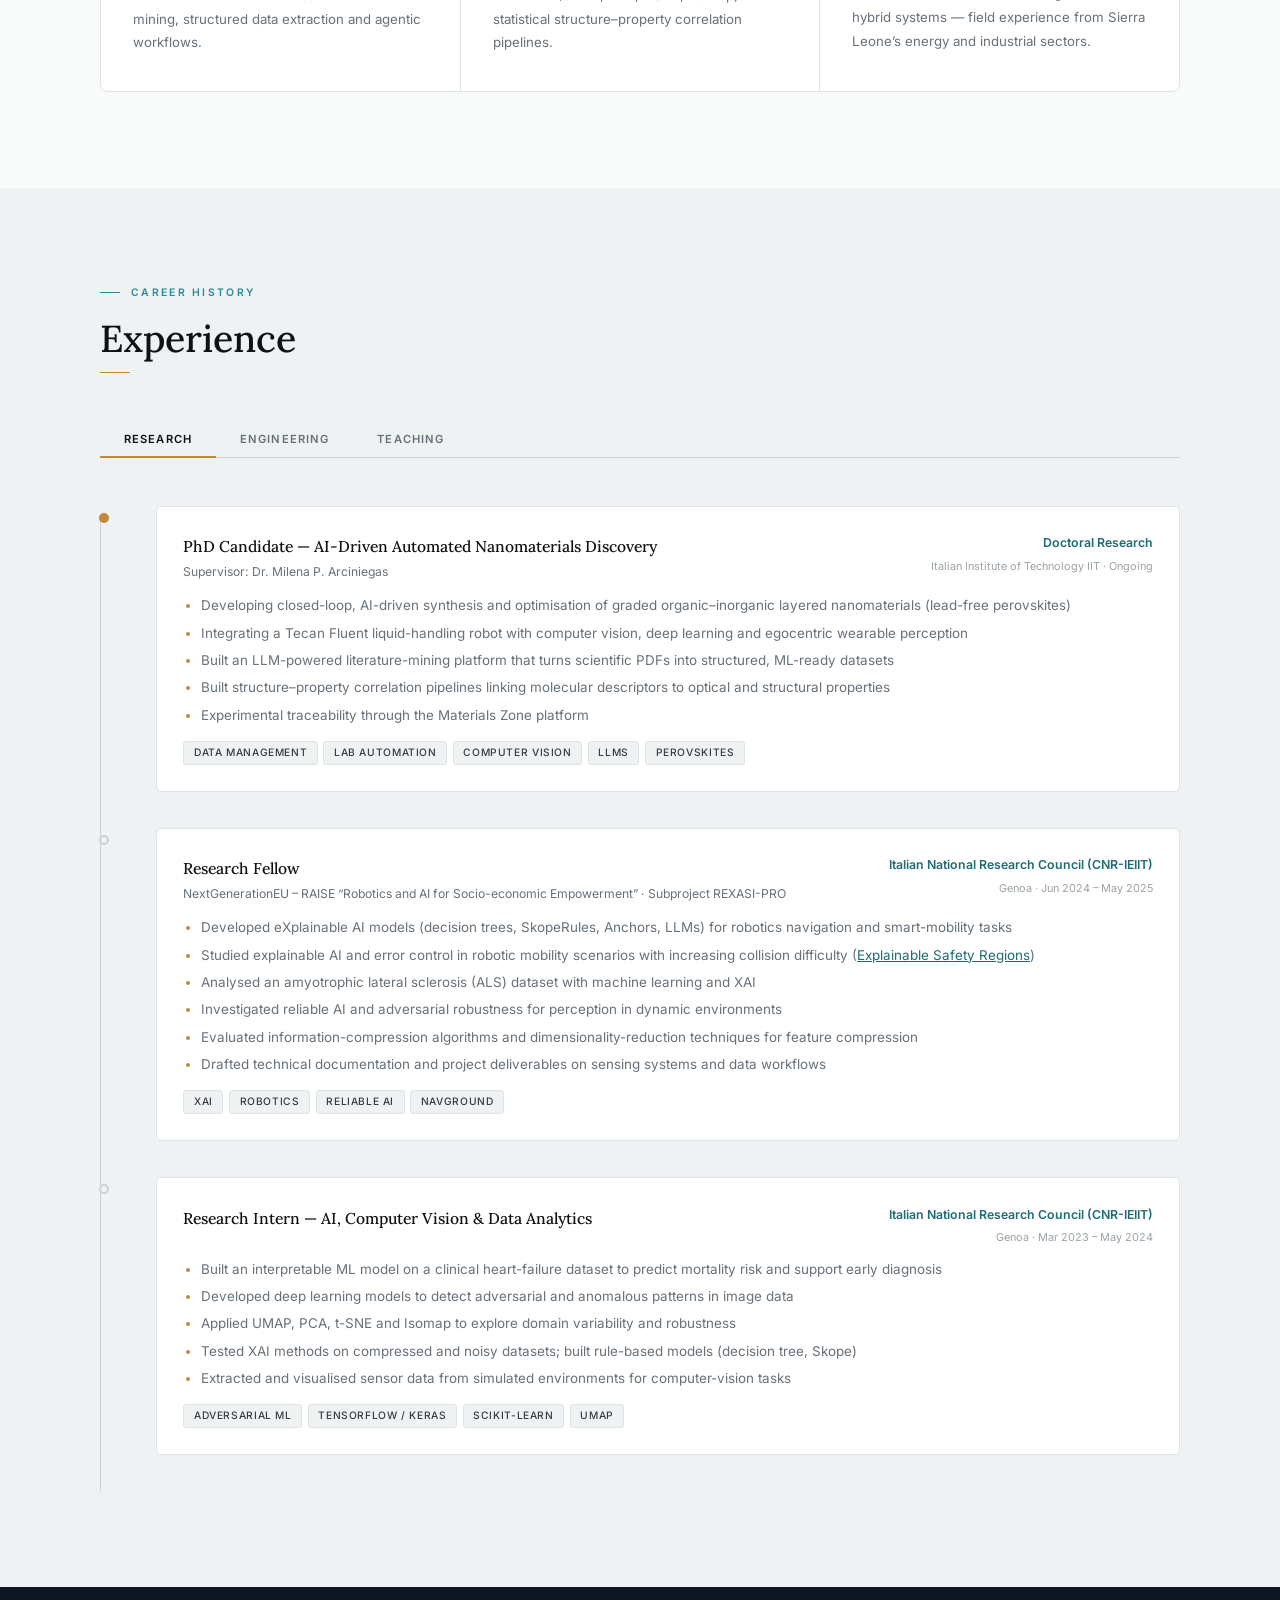
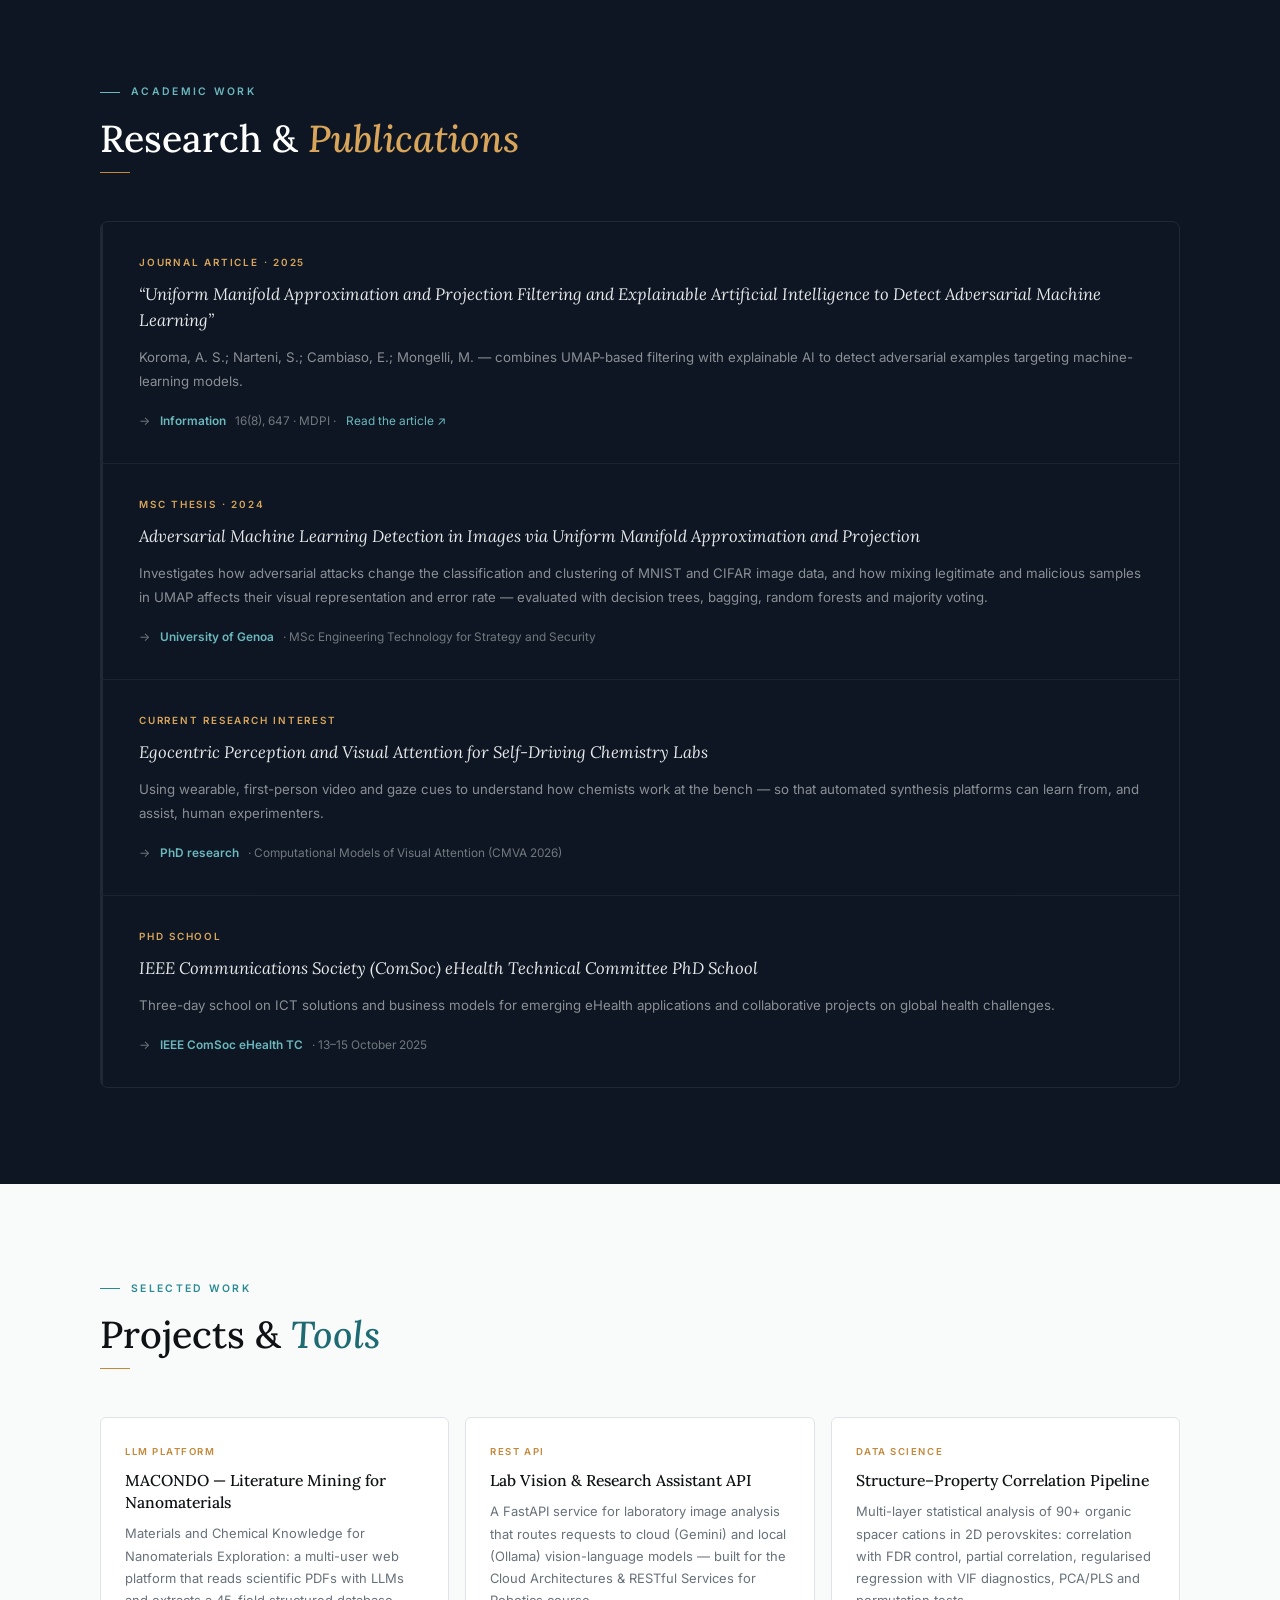
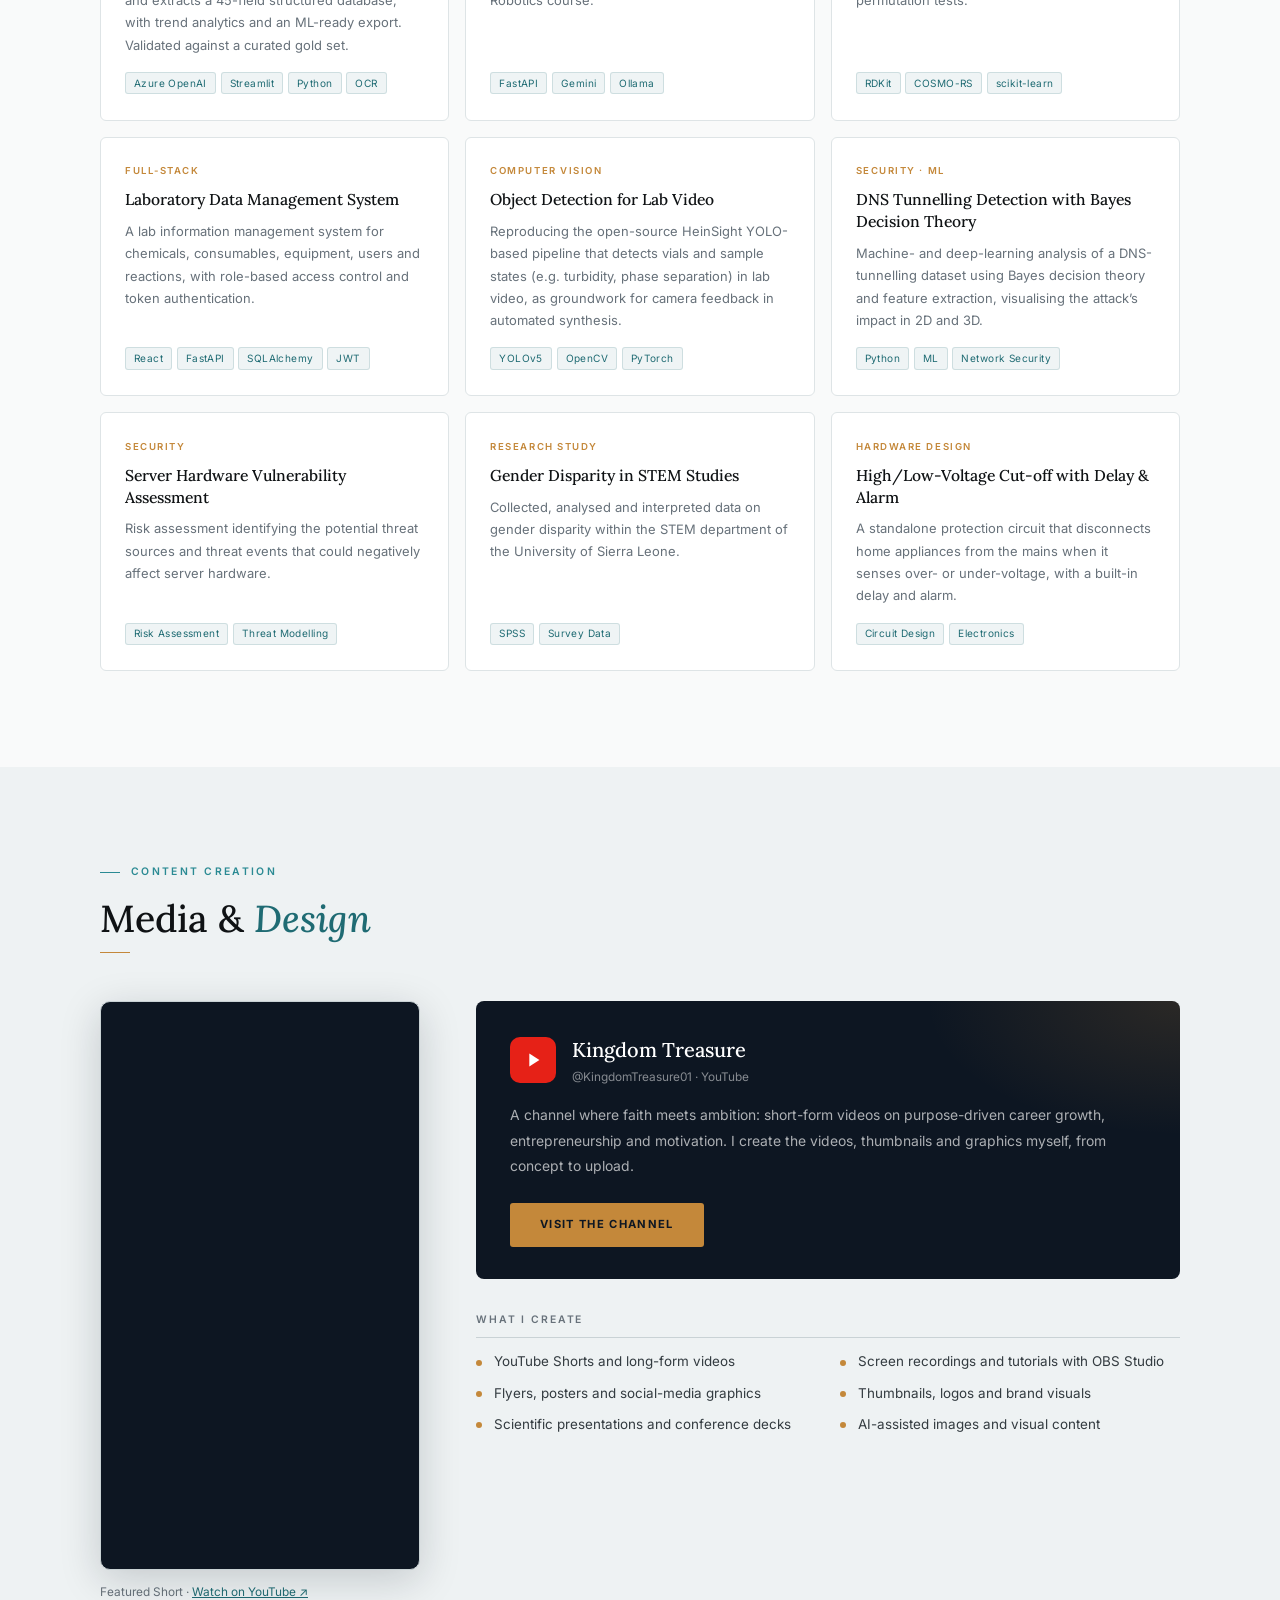
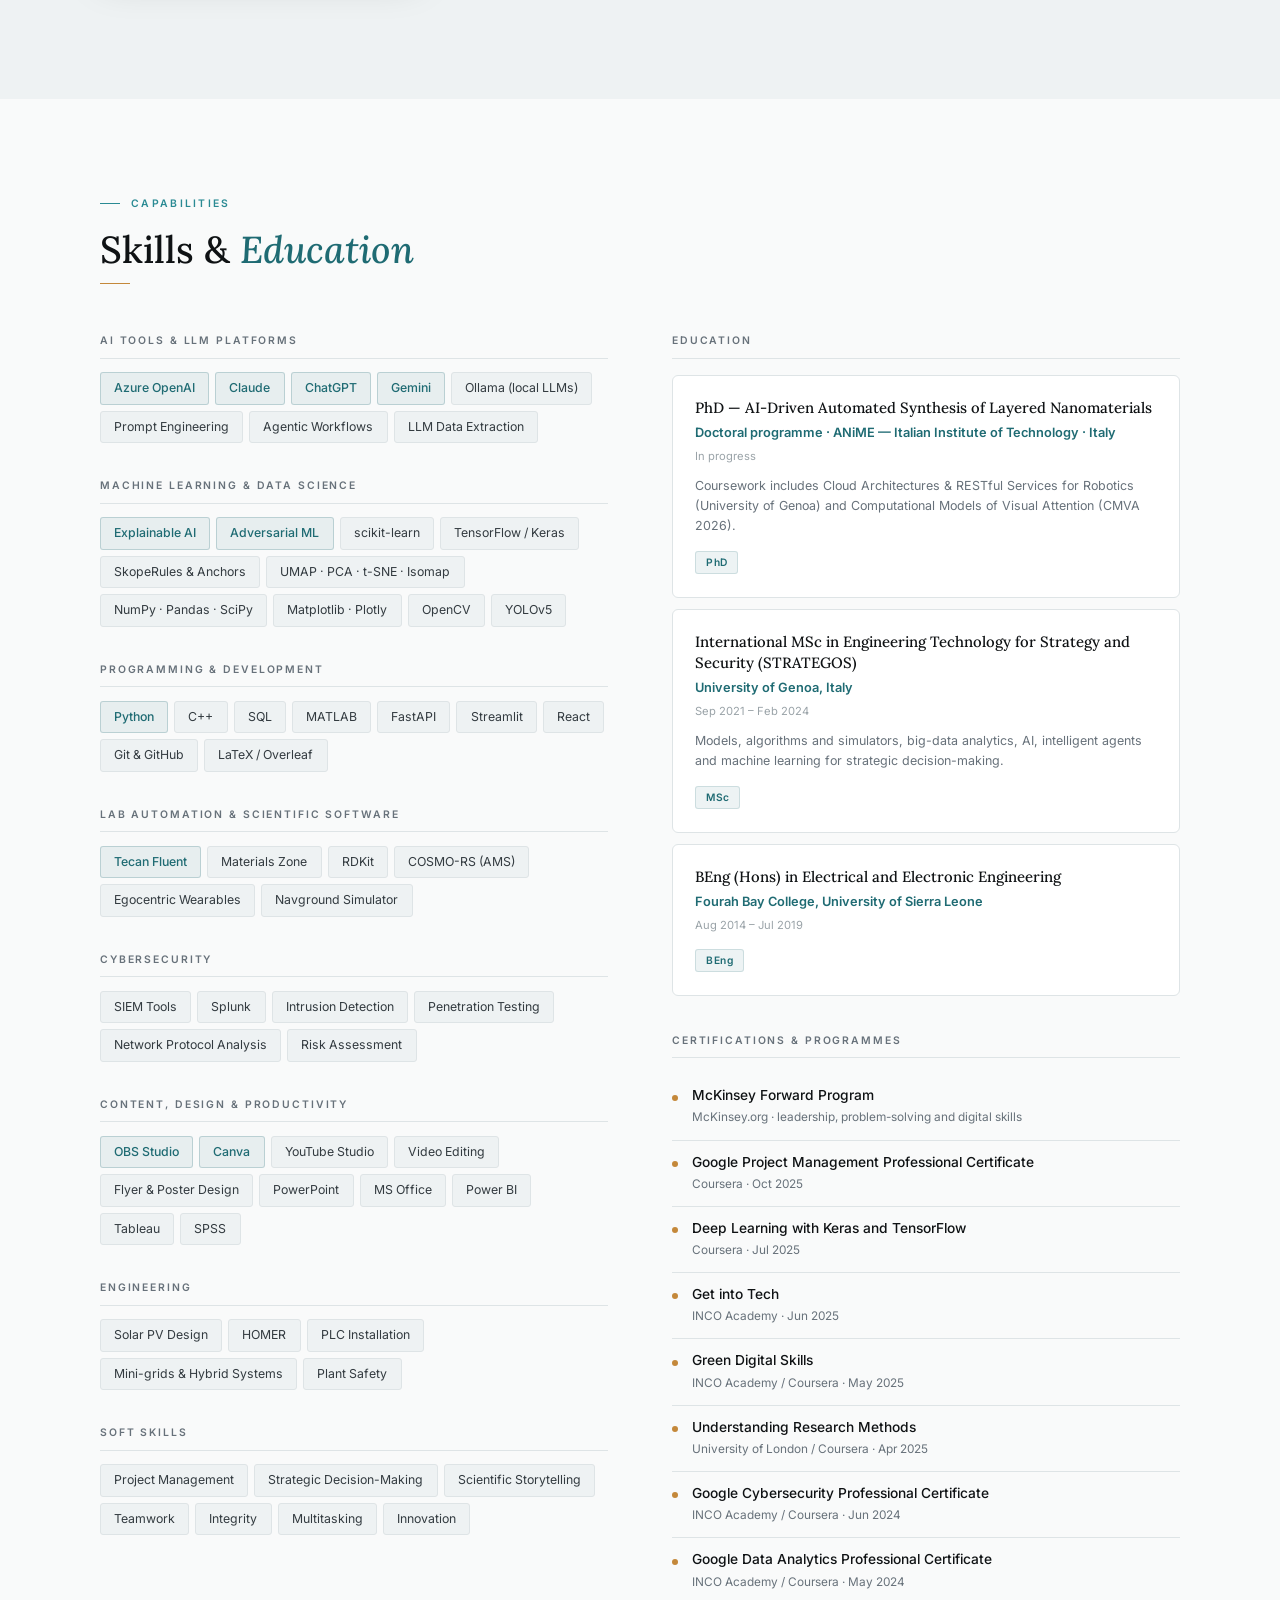
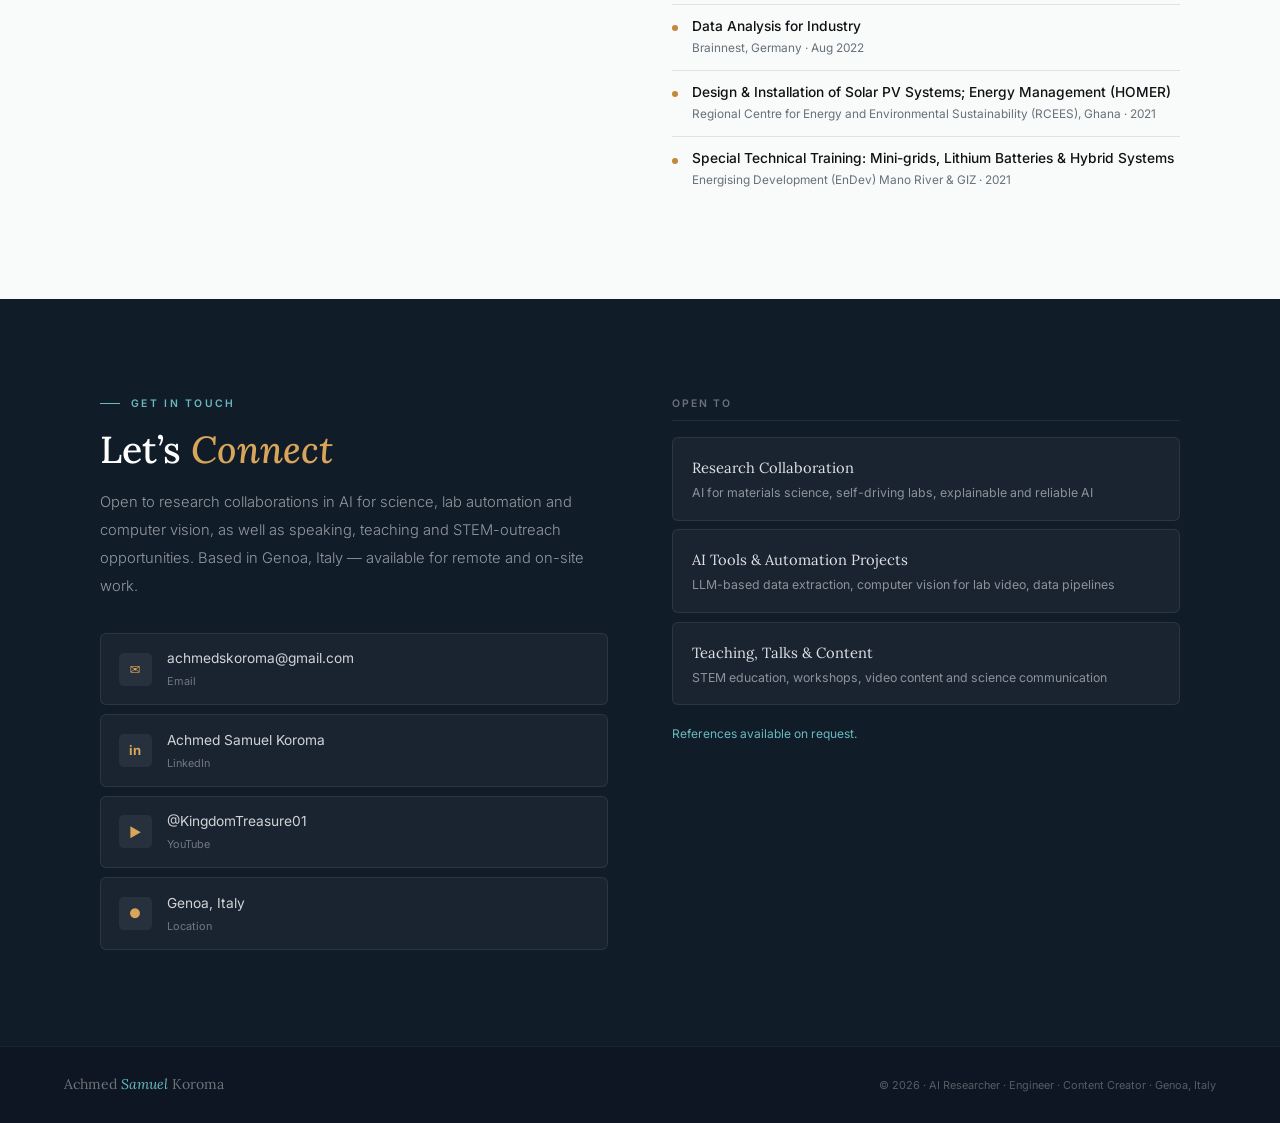
==== commit be4212d0: "Update index.html" ====
--- a/index.html
+++ b/index.html
@@ -470,7 +470,7 @@
 
 <!-- NAV -->
 <nav id="main-nav" aria-label="Main">
-  <a href="#hero" class="nav-brand">Achmed Samuel. <span>Koroma</span></a>
+  <a href="#hero" class="nav-brand">Achmed Samuel <span>Koroma</span></a>
   <ul class="nav-links">
     <li><a href="#expertise">Expertise</a></li>
     <li><a href="#experience">Experience</a></li>
@@ -947,7 +947,7 @@
         <div class="skills-group reveal">
           <div class="skills-group-title">Programming &amp; Development</div>
           <div class="skill-pills">
-            <span class="s-pill highlight">Python</span><span class="s-pill">R</span><span class="s-pill">C++</span><span class="s-pill">SQL</span><span class="s-pill">MATLAB</span><span class="s-pill">FastAPI</span><span class="s-pill">Streamlit</span><span class="s-pill">React</span><span class="s-pill">Git &amp; GitHub</span><span class="s-pill">LaTeX / Overleaf</span>
+            <span class="s-pill highlight">Python</span><span class="s-pill">C++</span><span class="s-pill">SQL</span><span class="s-pill">MATLAB</span><span class="s-pill">FastAPI</span><span class="s-pill">Streamlit</span><span class="s-pill">React</span><span class="s-pill">Git &amp; GitHub</span><span class="s-pill">LaTeX / Overleaf</span>
           </div>
         </div>
         <div class="skills-group reveal">
@@ -987,7 +987,7 @@
           <div class="edu-section-title">Education</div>
           <div class="edu-card">
             <div class="edu-degree">PhD &mdash; AI-Driven Automated Synthesis of Layered Nanomaterials</div>
-            <div class="edu-school">Doctoral programme &middot; Genoa, Italy</div>
+            <div class="edu-school">Doctoral programme &middot; ANiME &mdash; Italian Institute of Technology &middot; Italy</div>
             <div class="edu-year">In progress</div>
             <p class="edu-note">Coursework includes Cloud Architectures &amp; RESTful Services for Robotics (University of Genoa) and Computational Models of Visual Attention (CMVA 2026).</p>
             <span class="edu-badge">PhD</span>
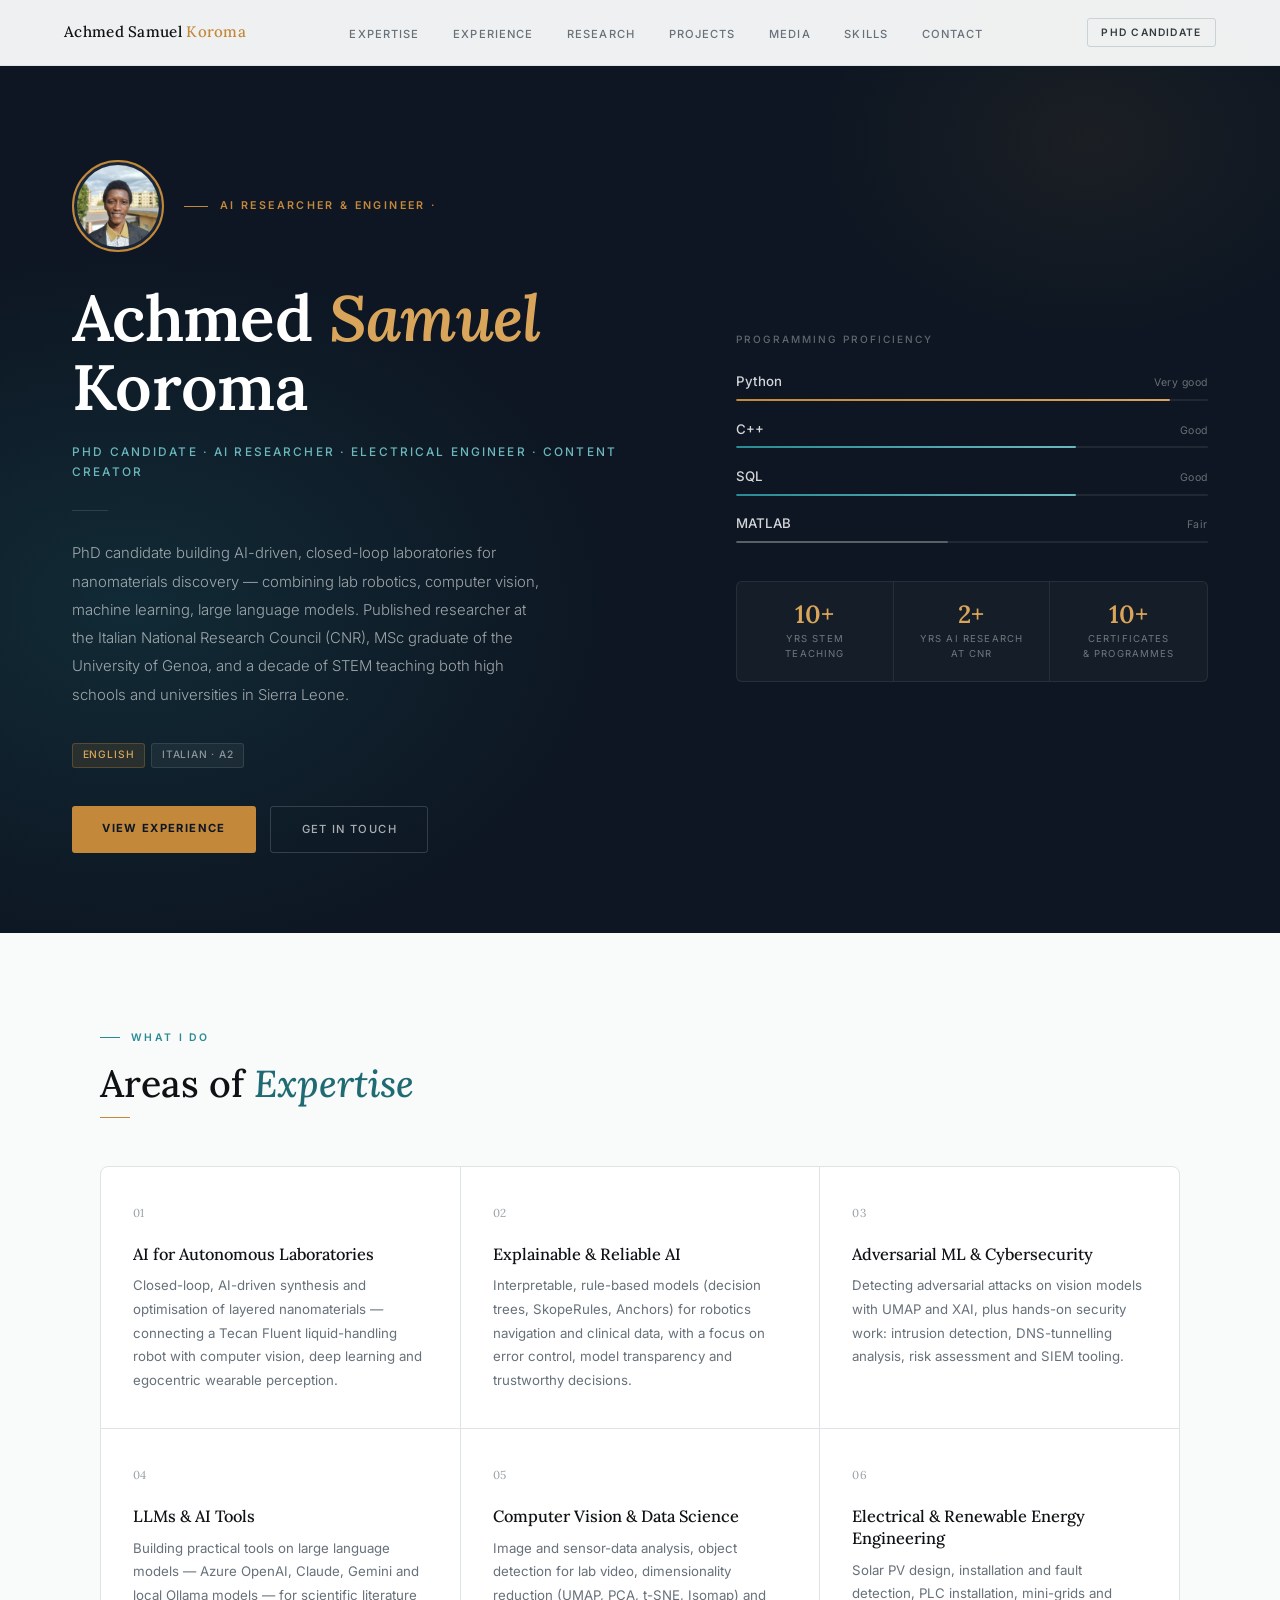
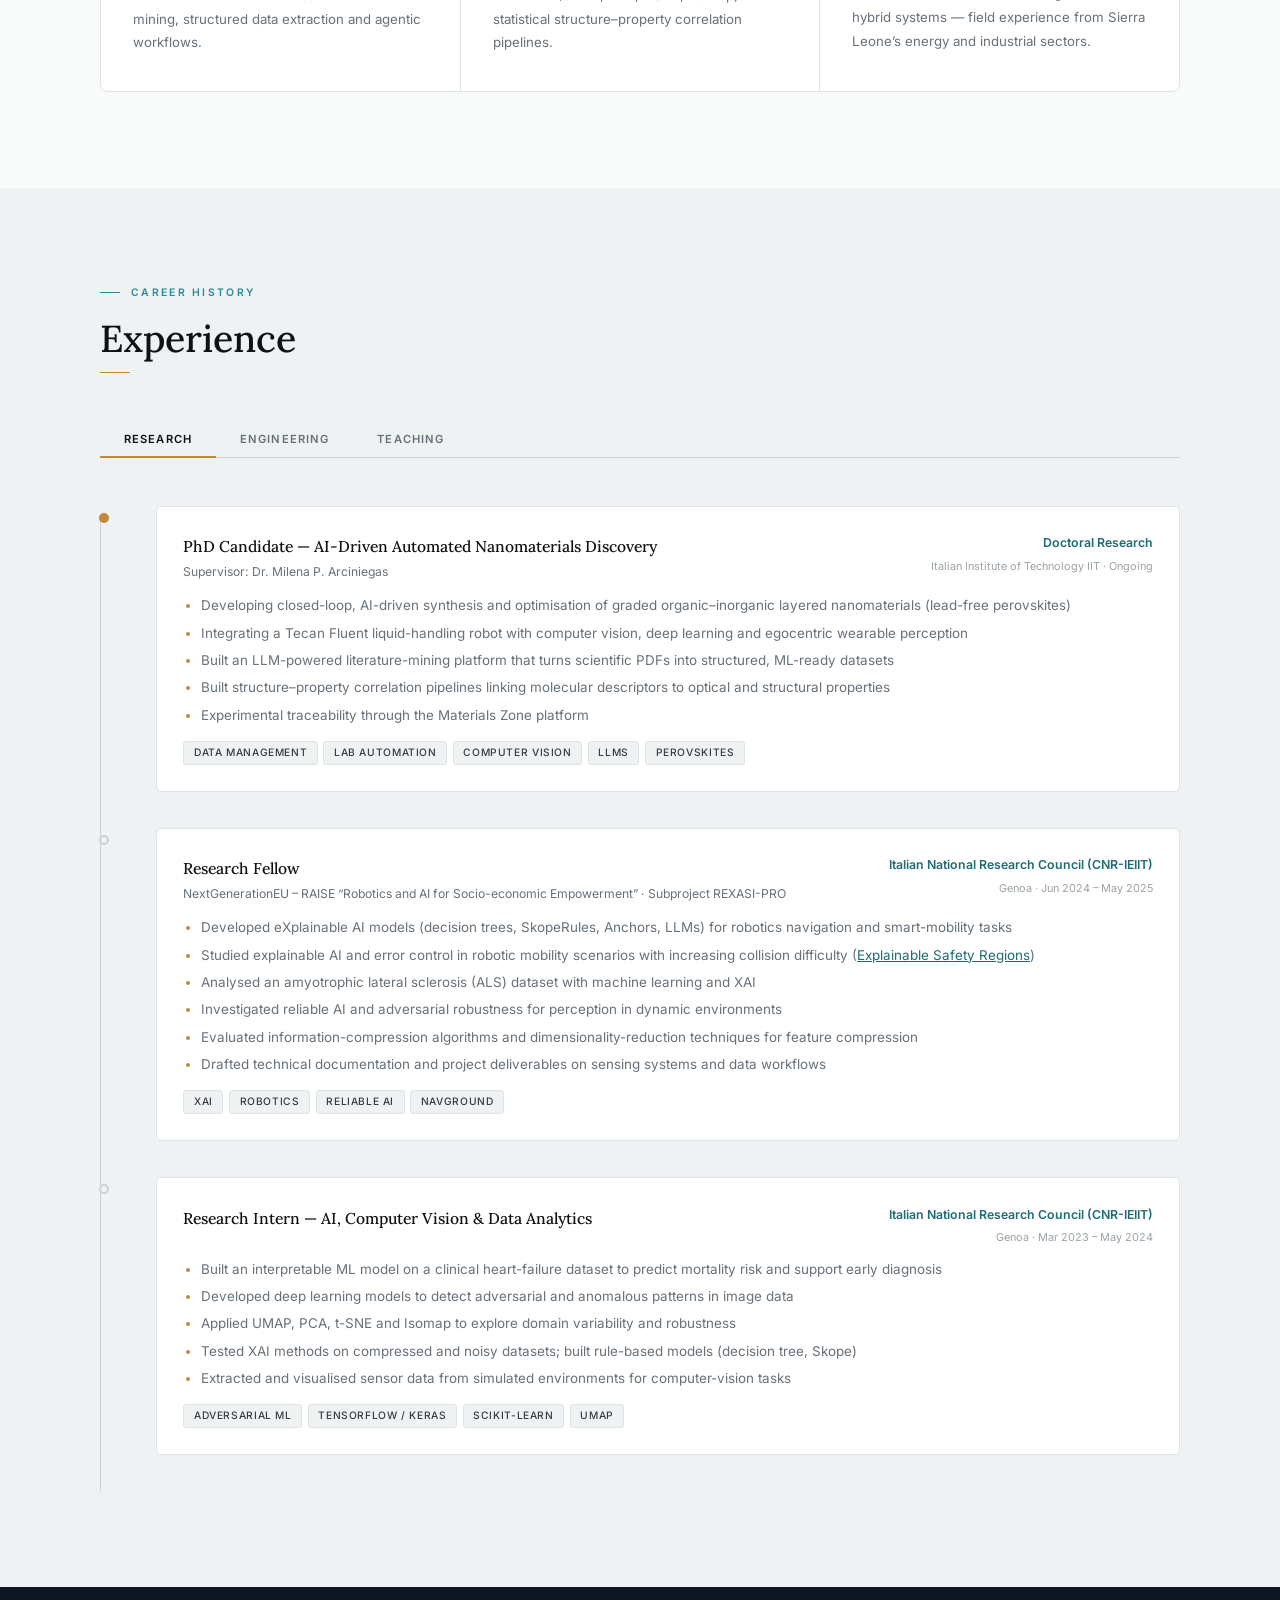
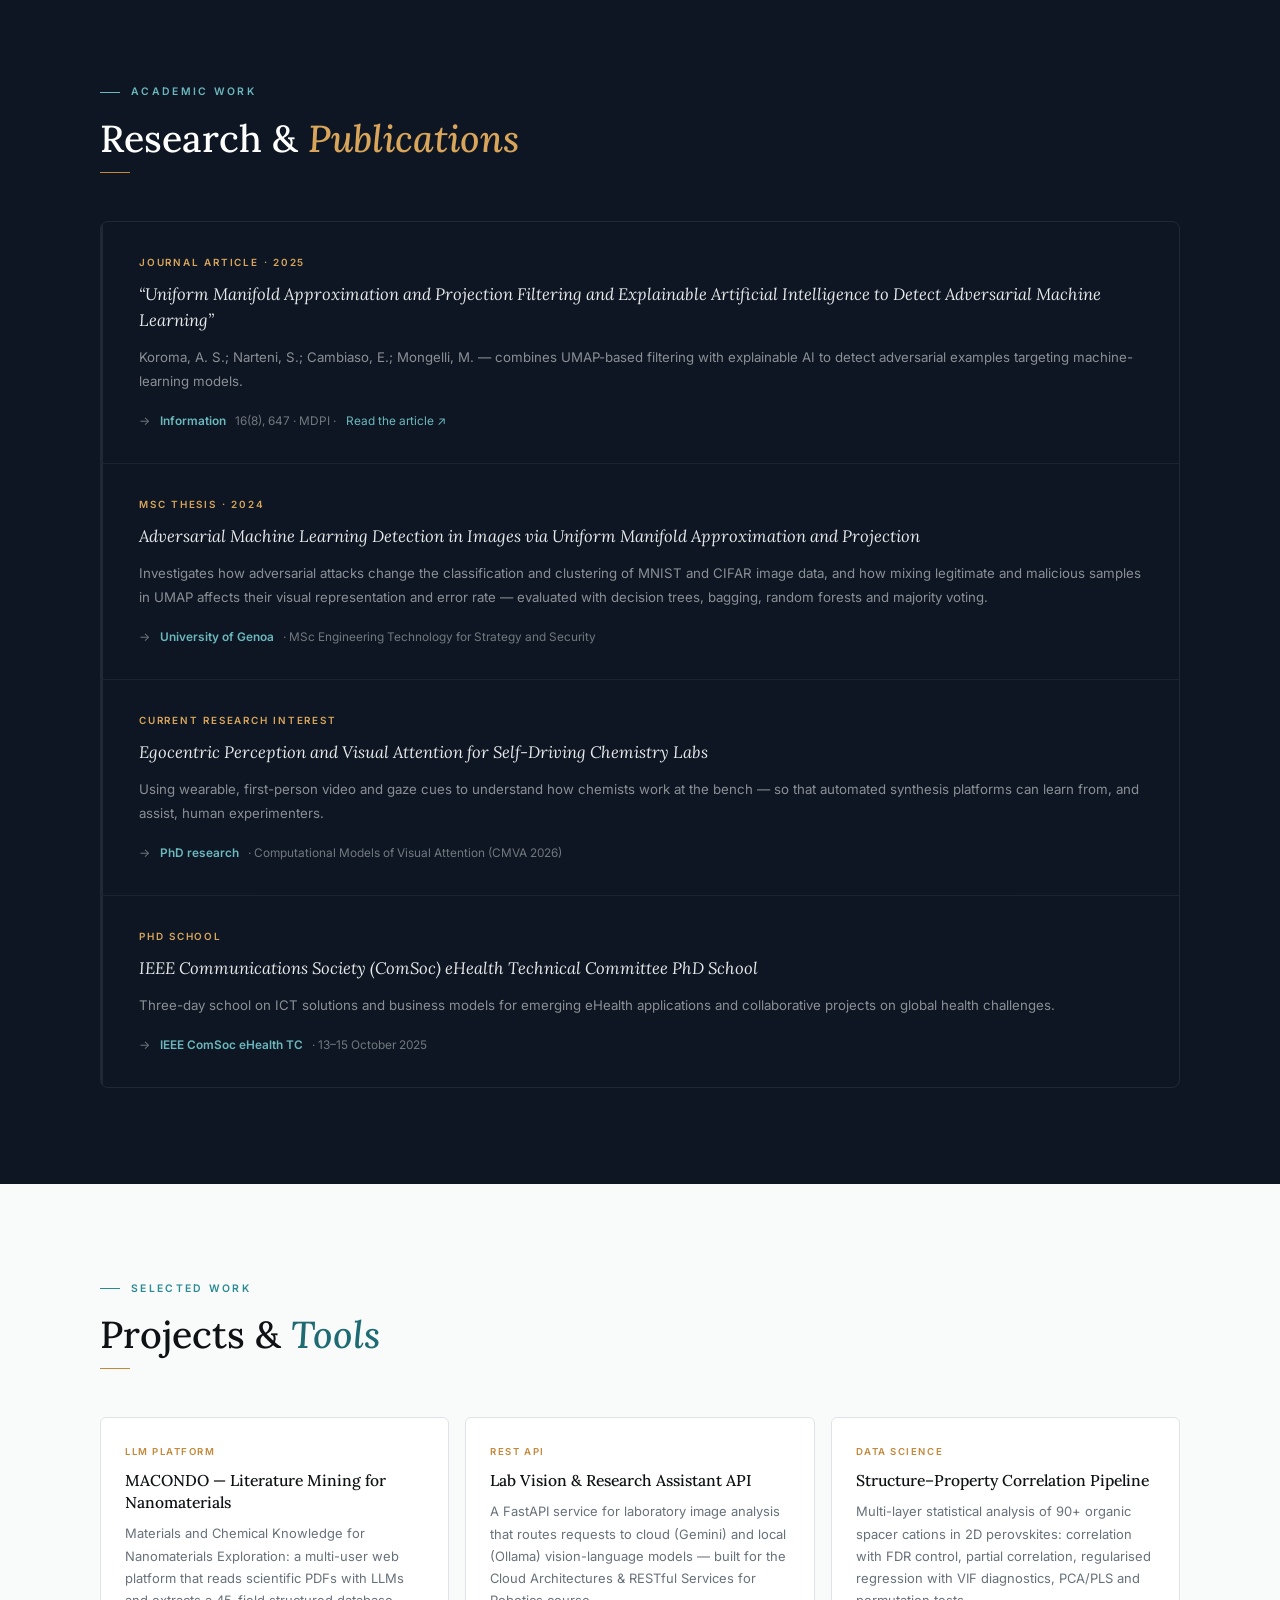
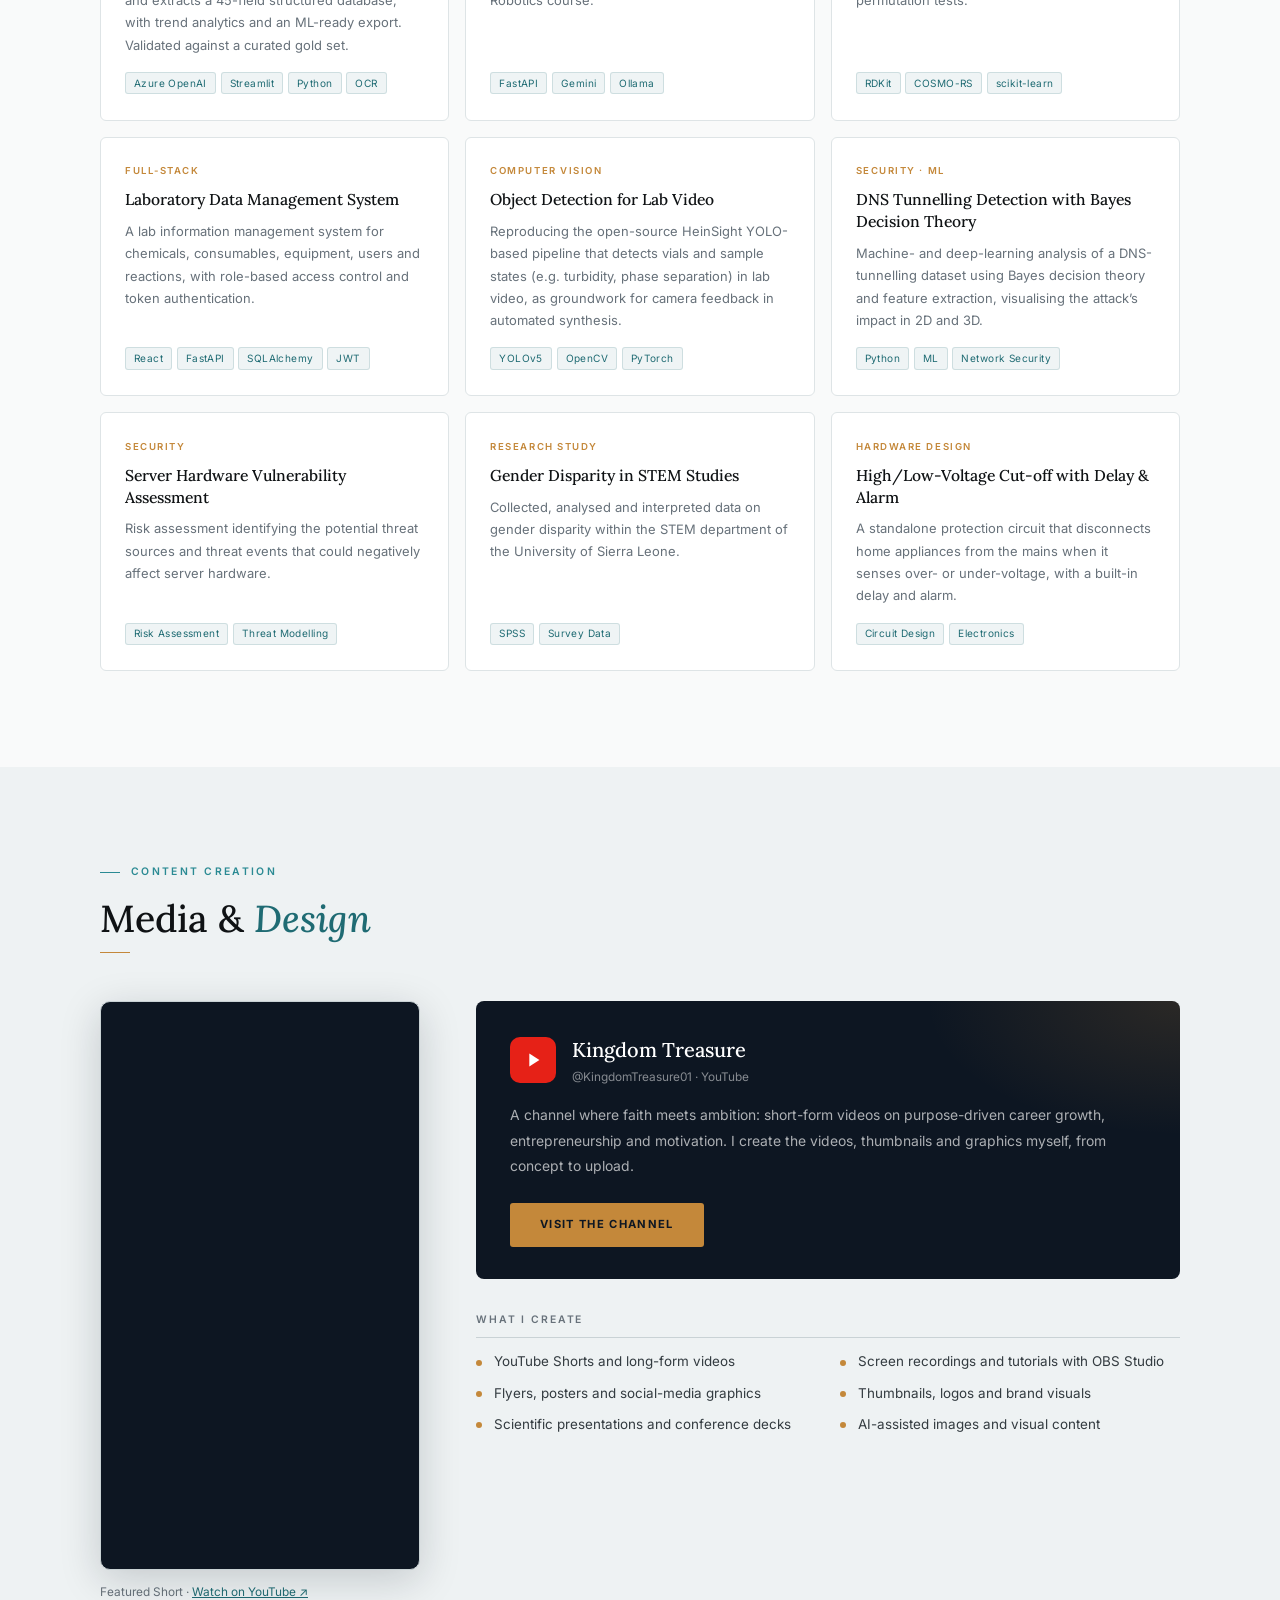
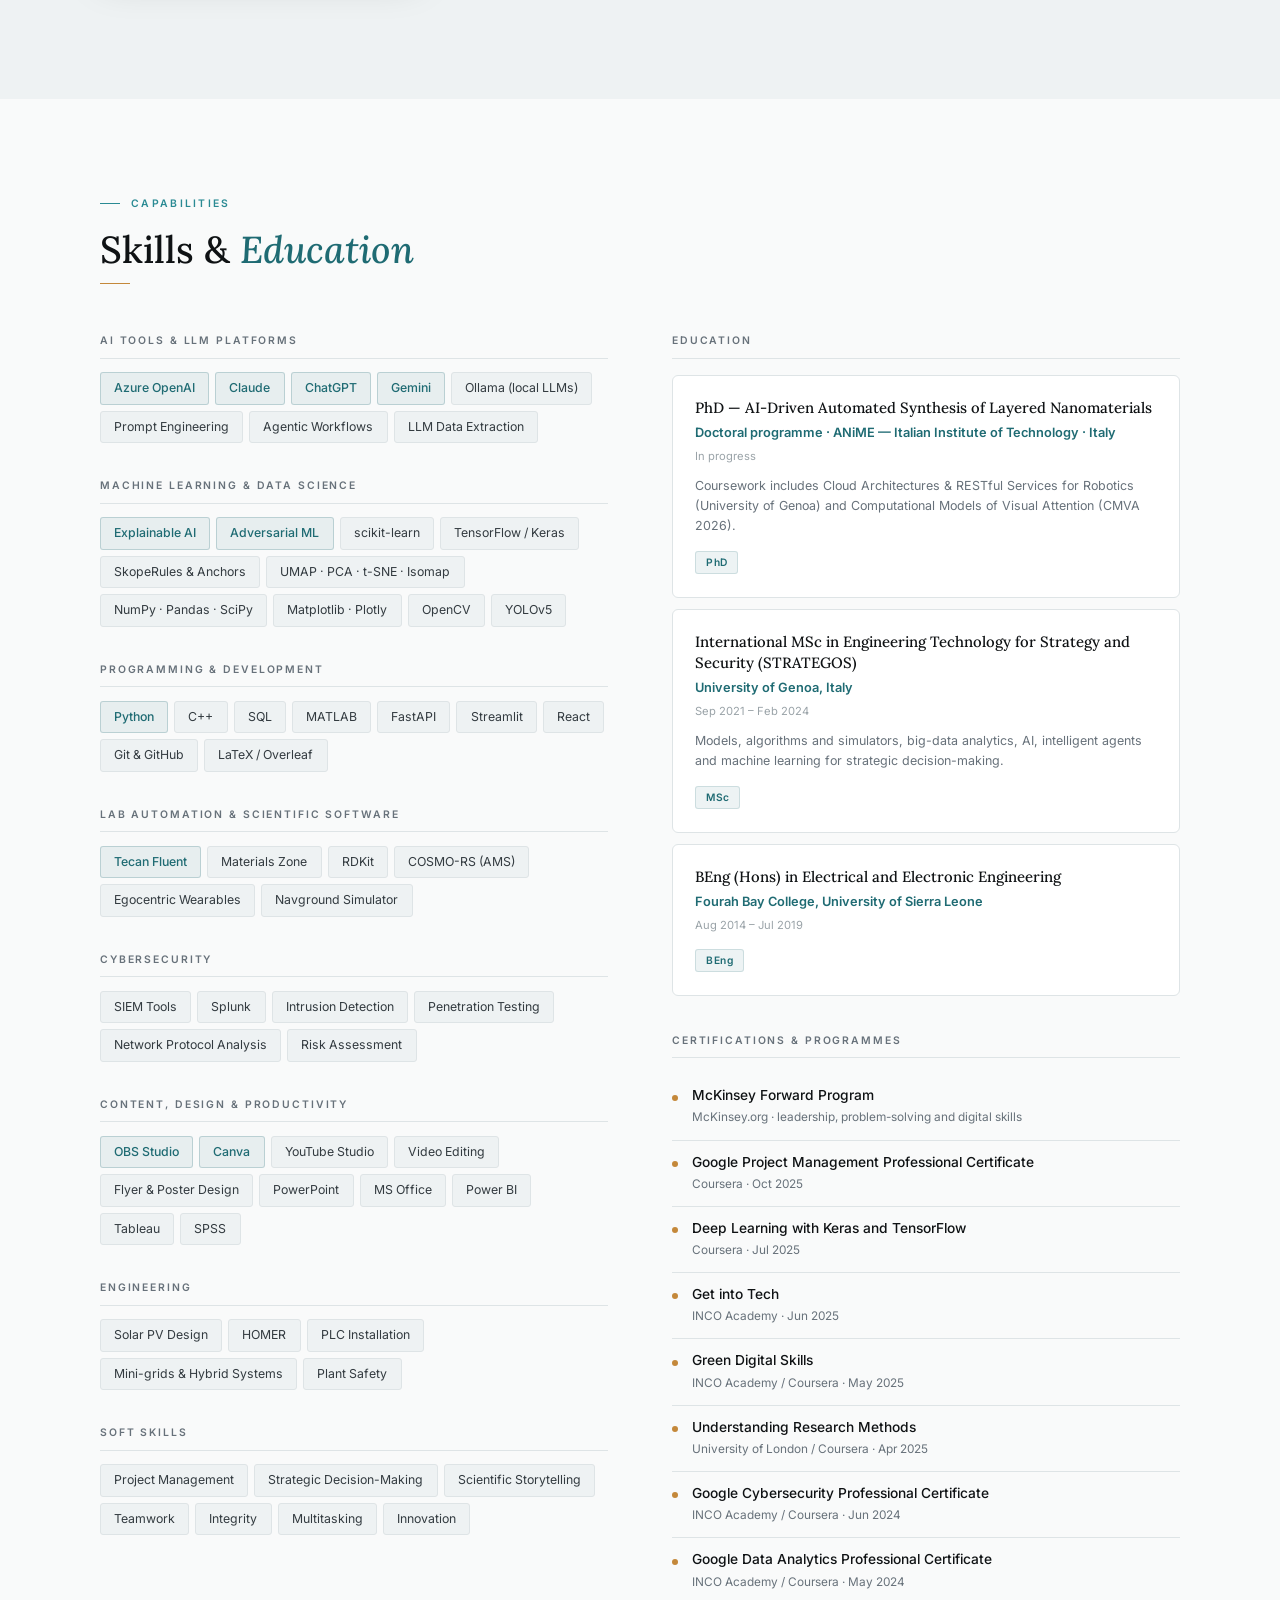
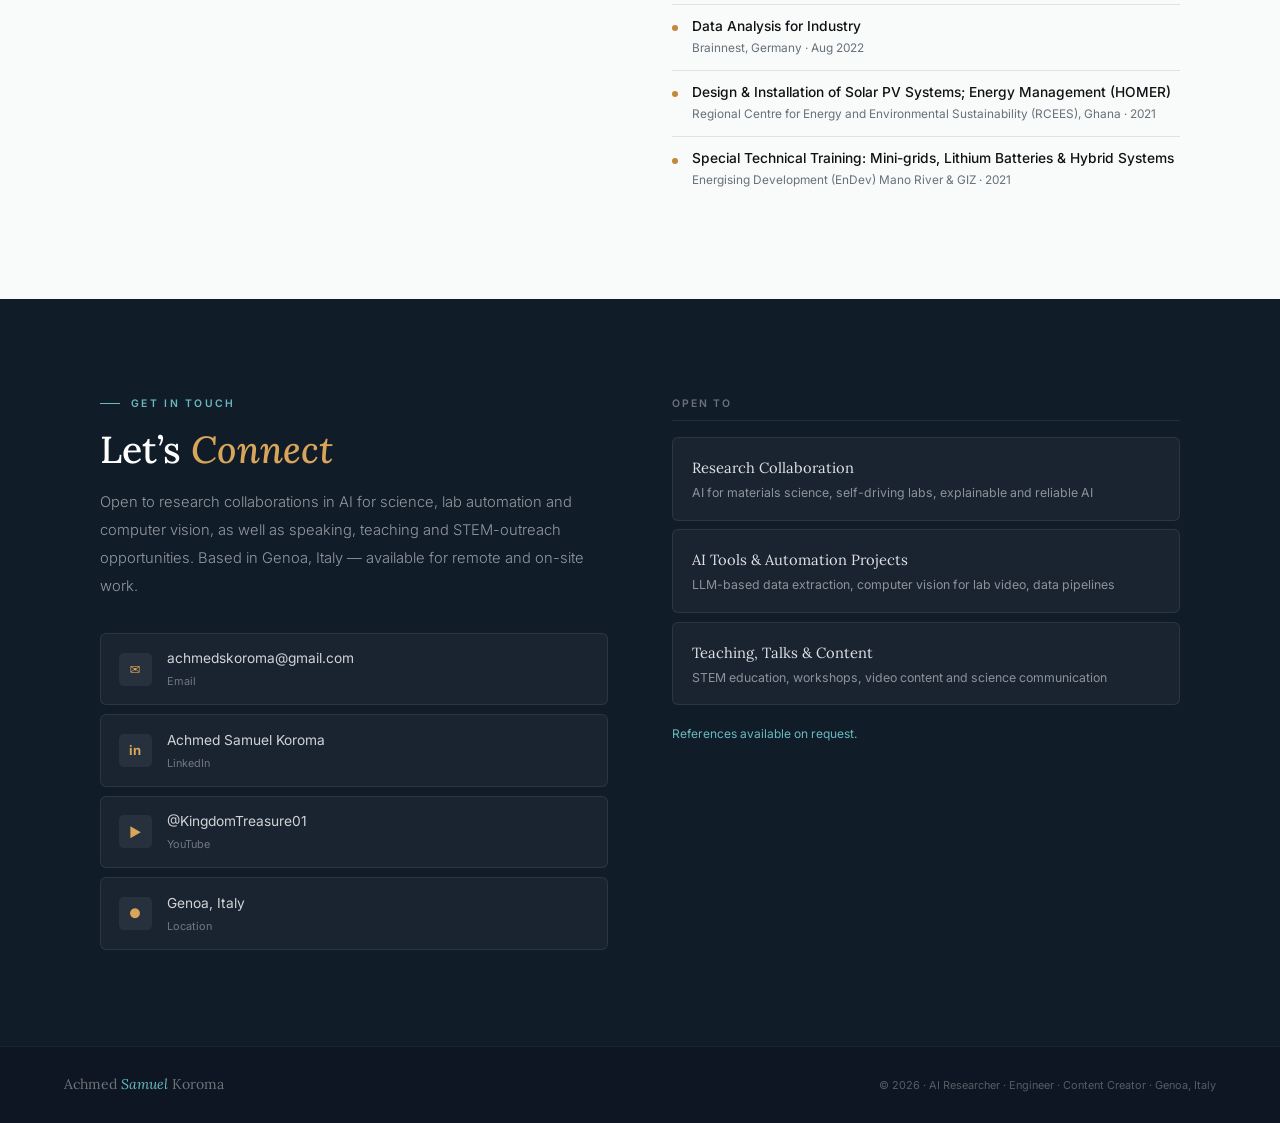
==== commit 89269f91: "Update index.html" ====
--- a/index.html
+++ b/index.html
@@ -500,7 +500,7 @@
       University of Genoa, and a decade of STEM teaching both high schools and universities in Sierra Leone.
     </p>
     <div class="hero-langs-row">
-      <span class="lang-chip native">English &middot; Native</span>
+      <span class="lang-chip native">English </span>
       <span class="lang-chip">Italian &middot; A2</span>
     </div>
     <div class="hero-ctas">
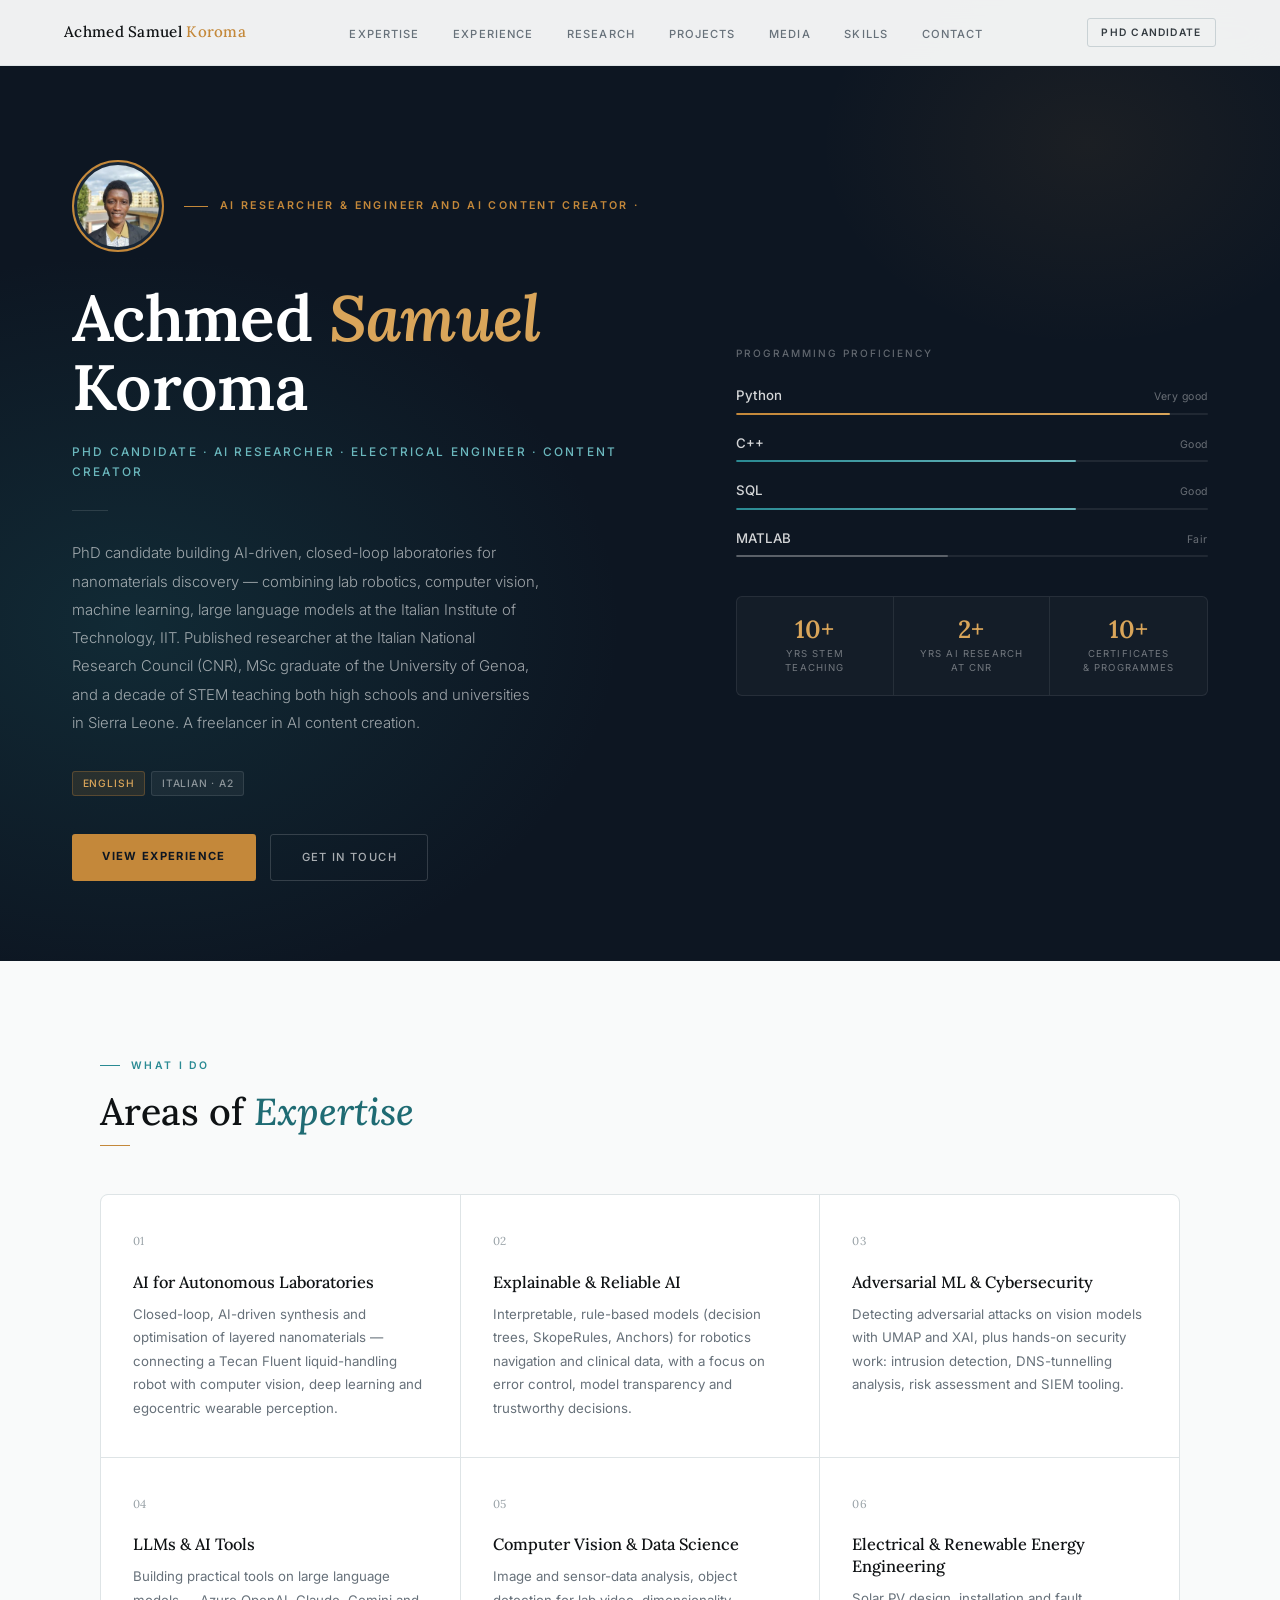
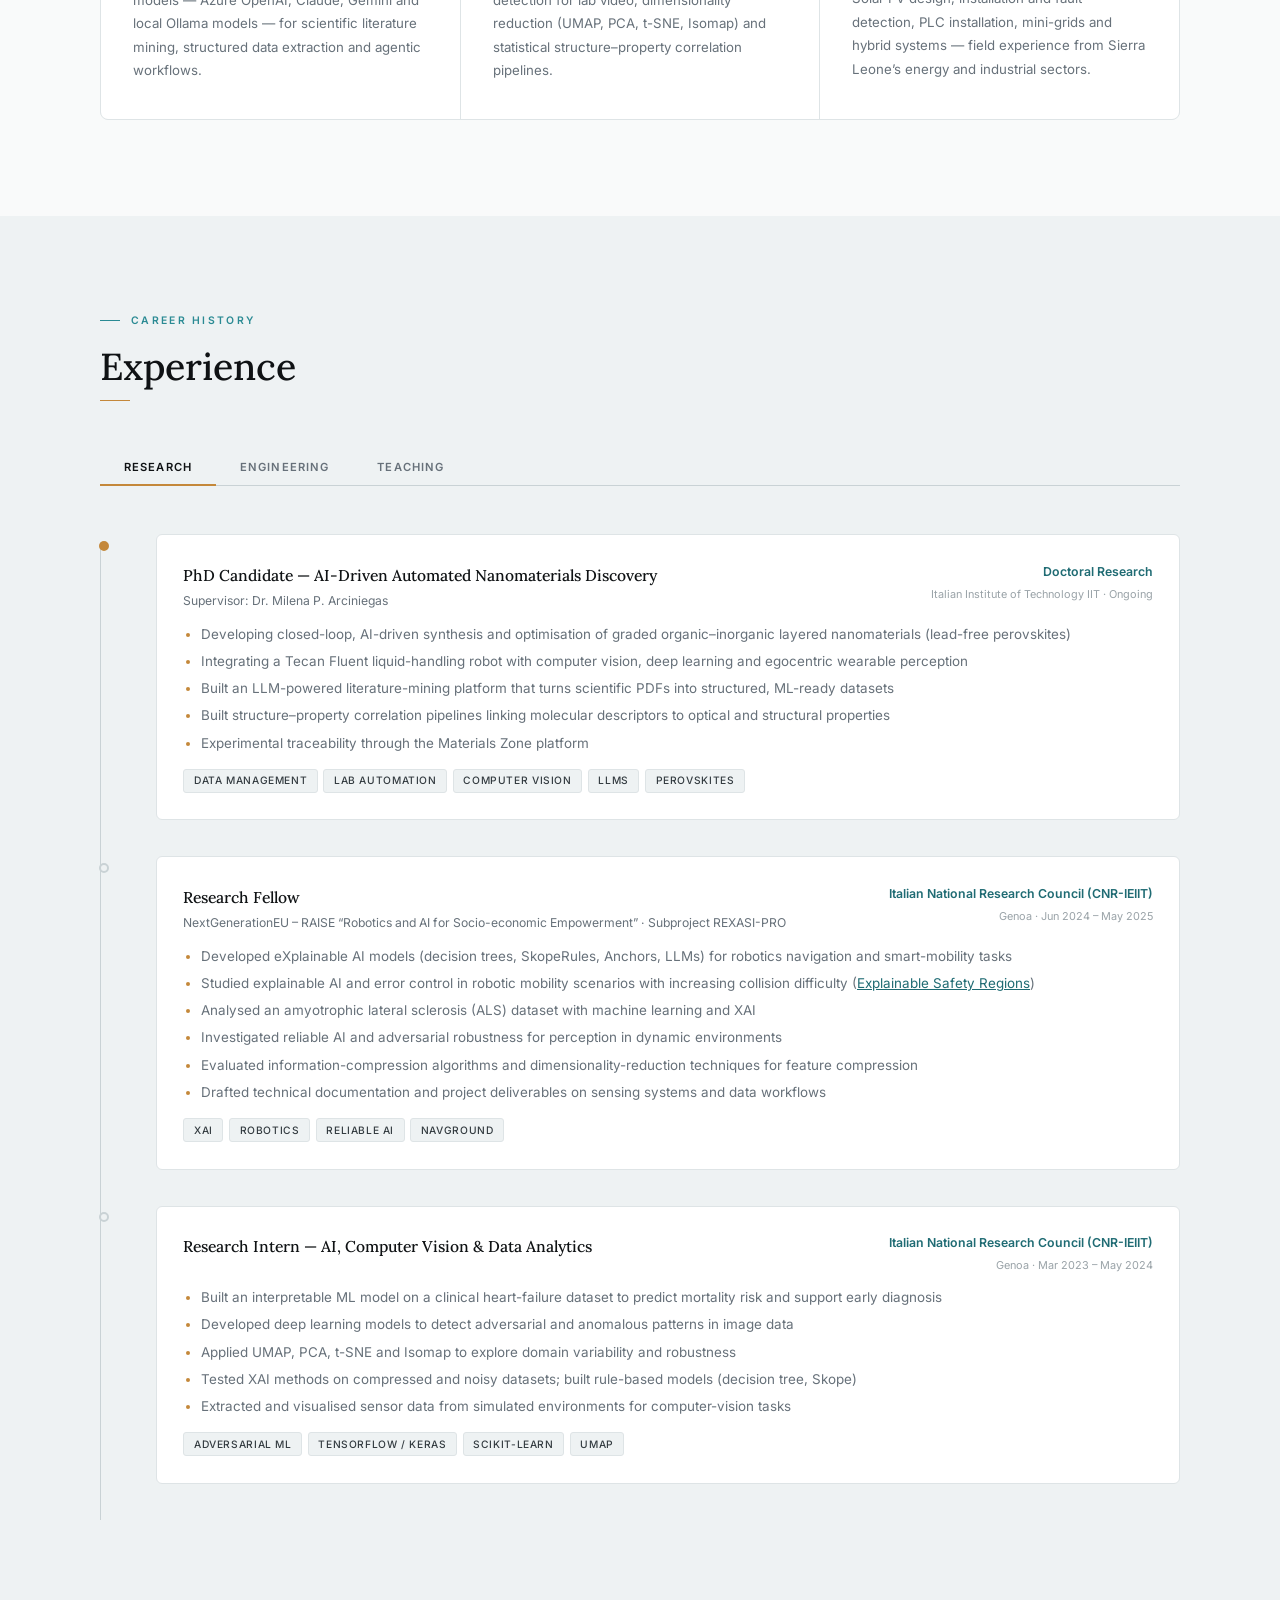
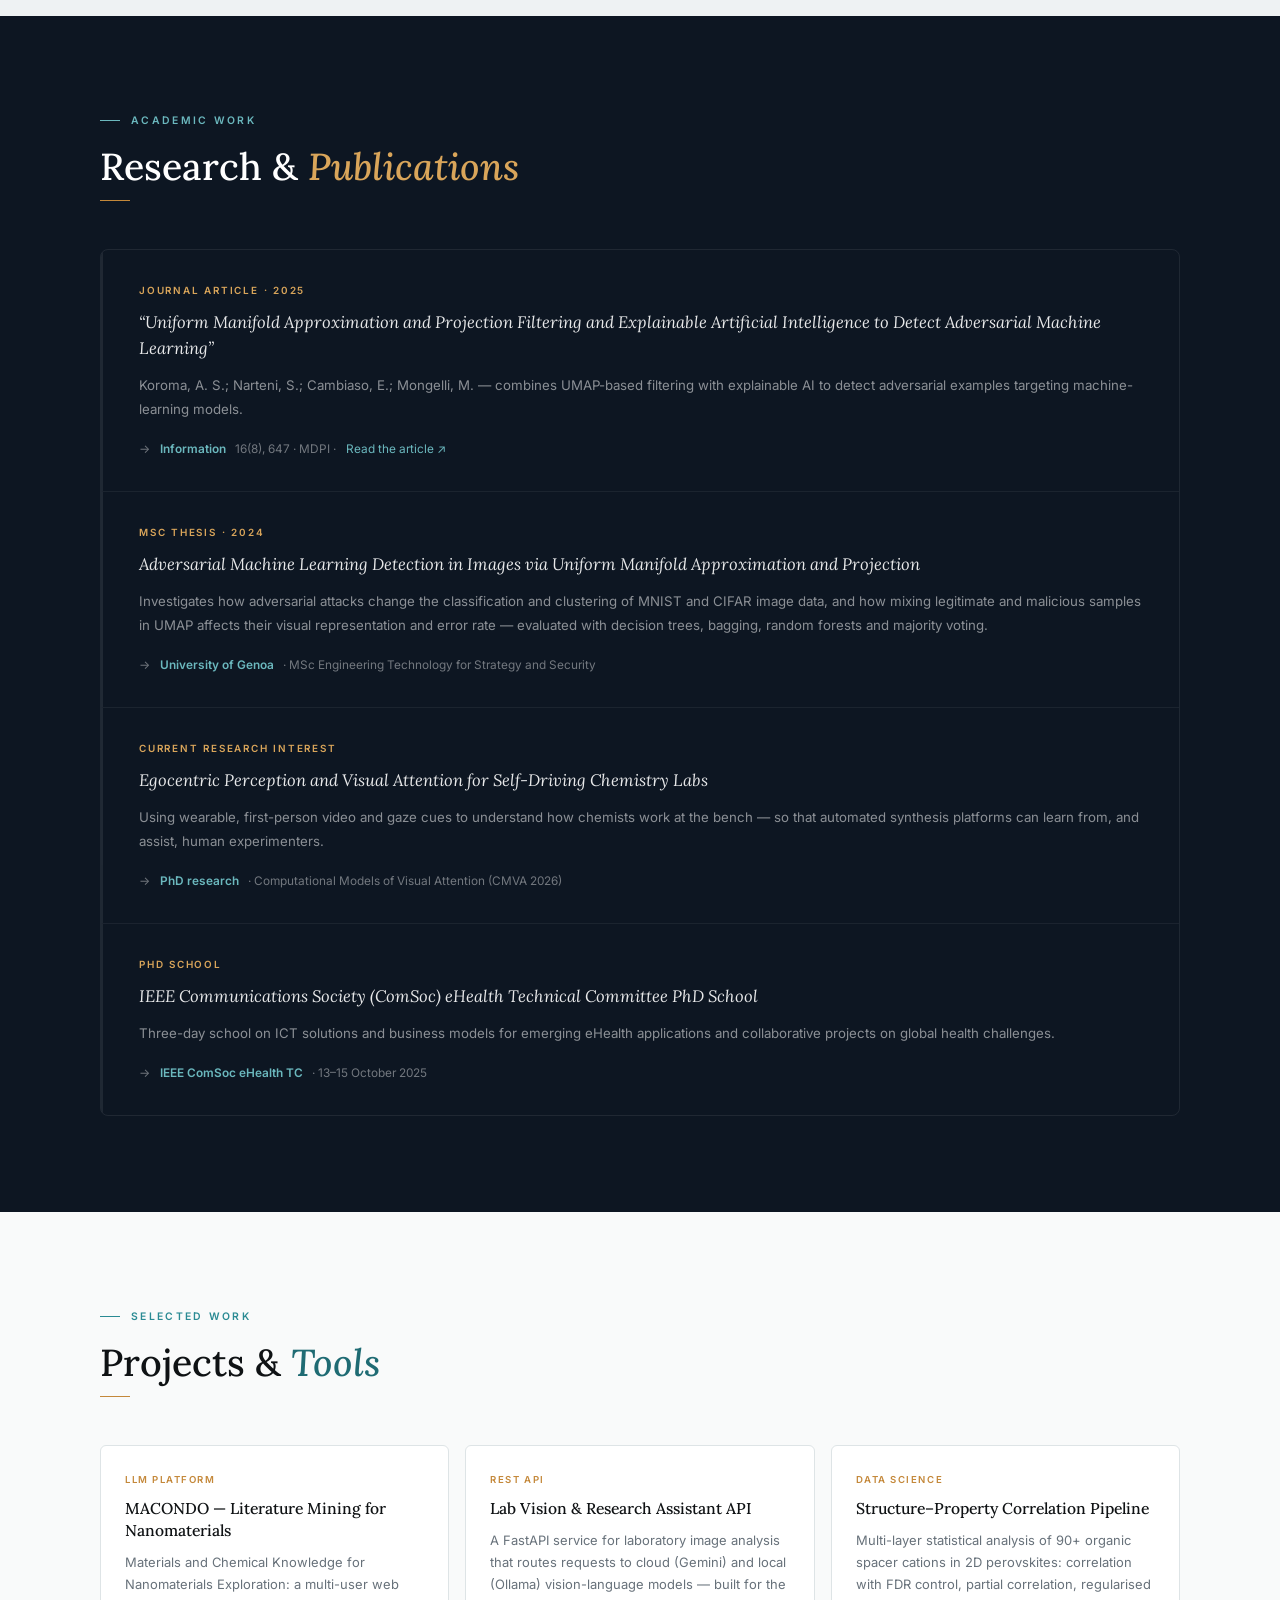
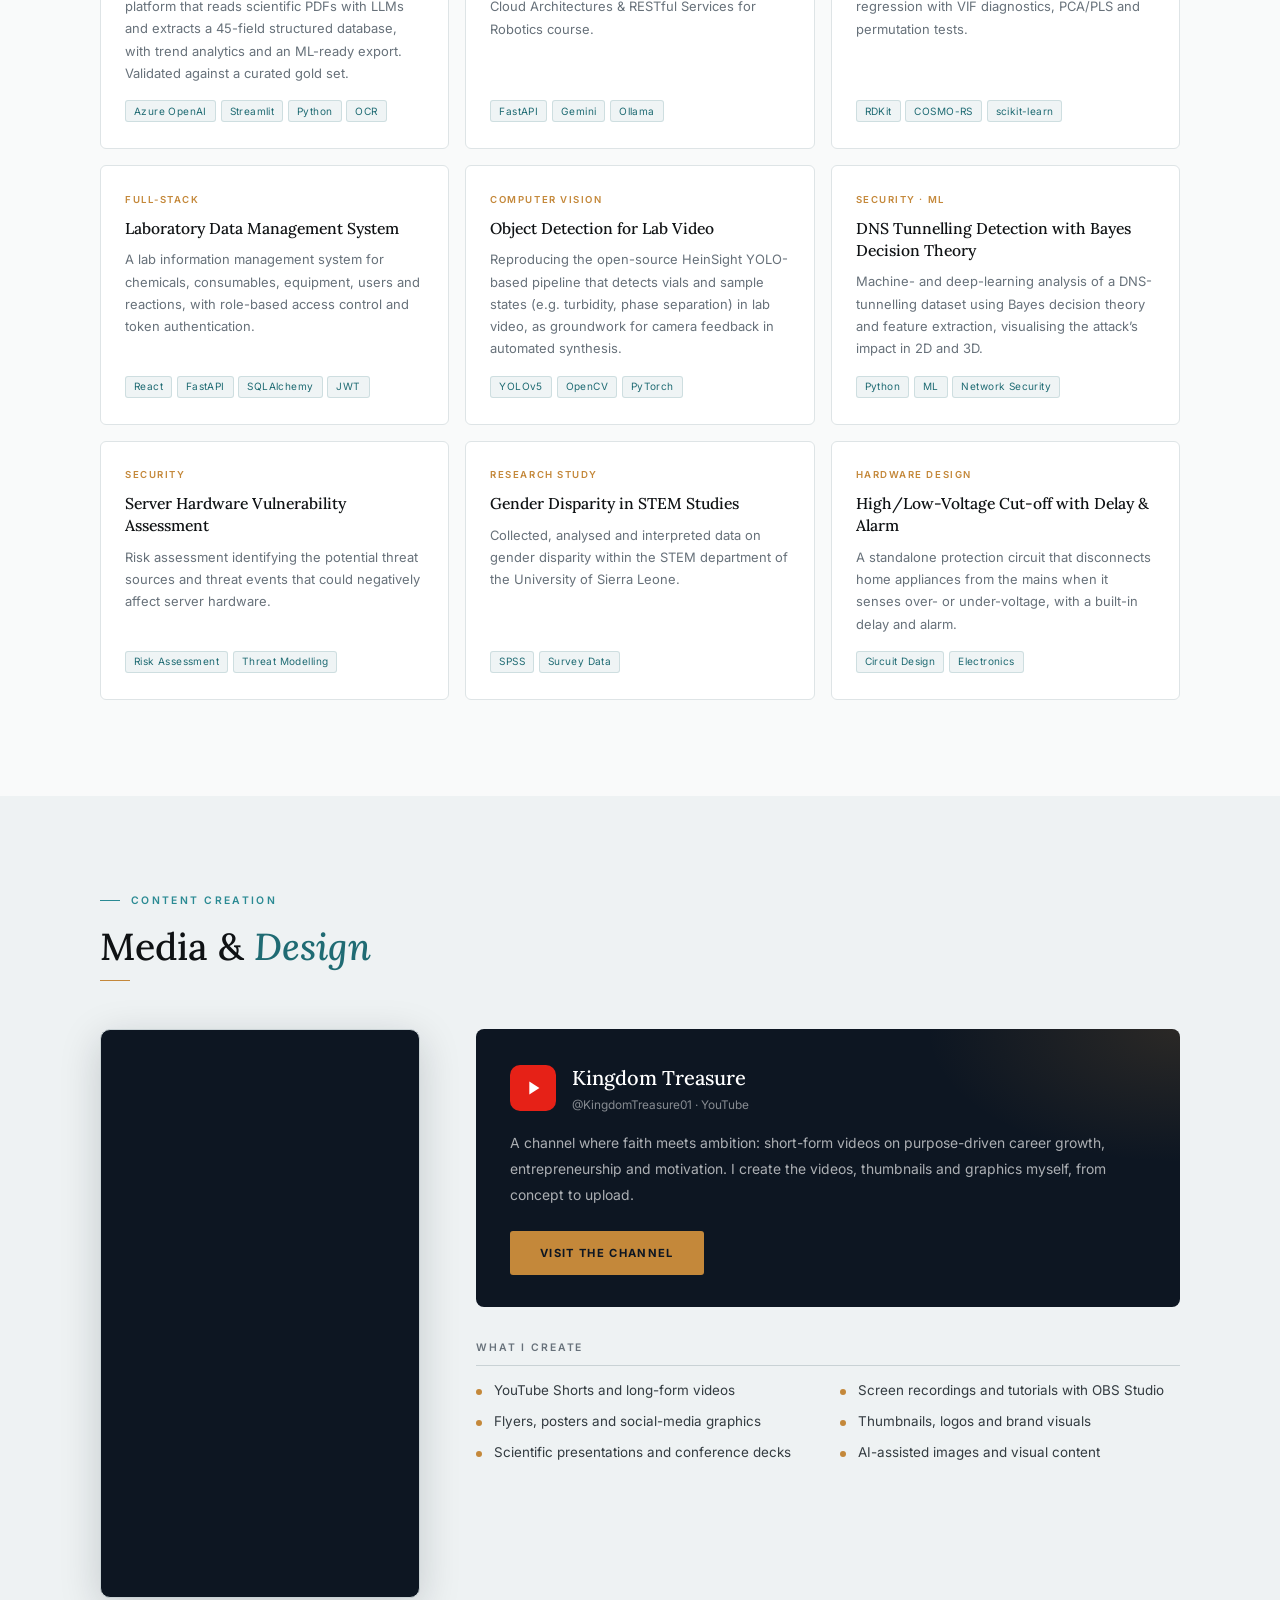
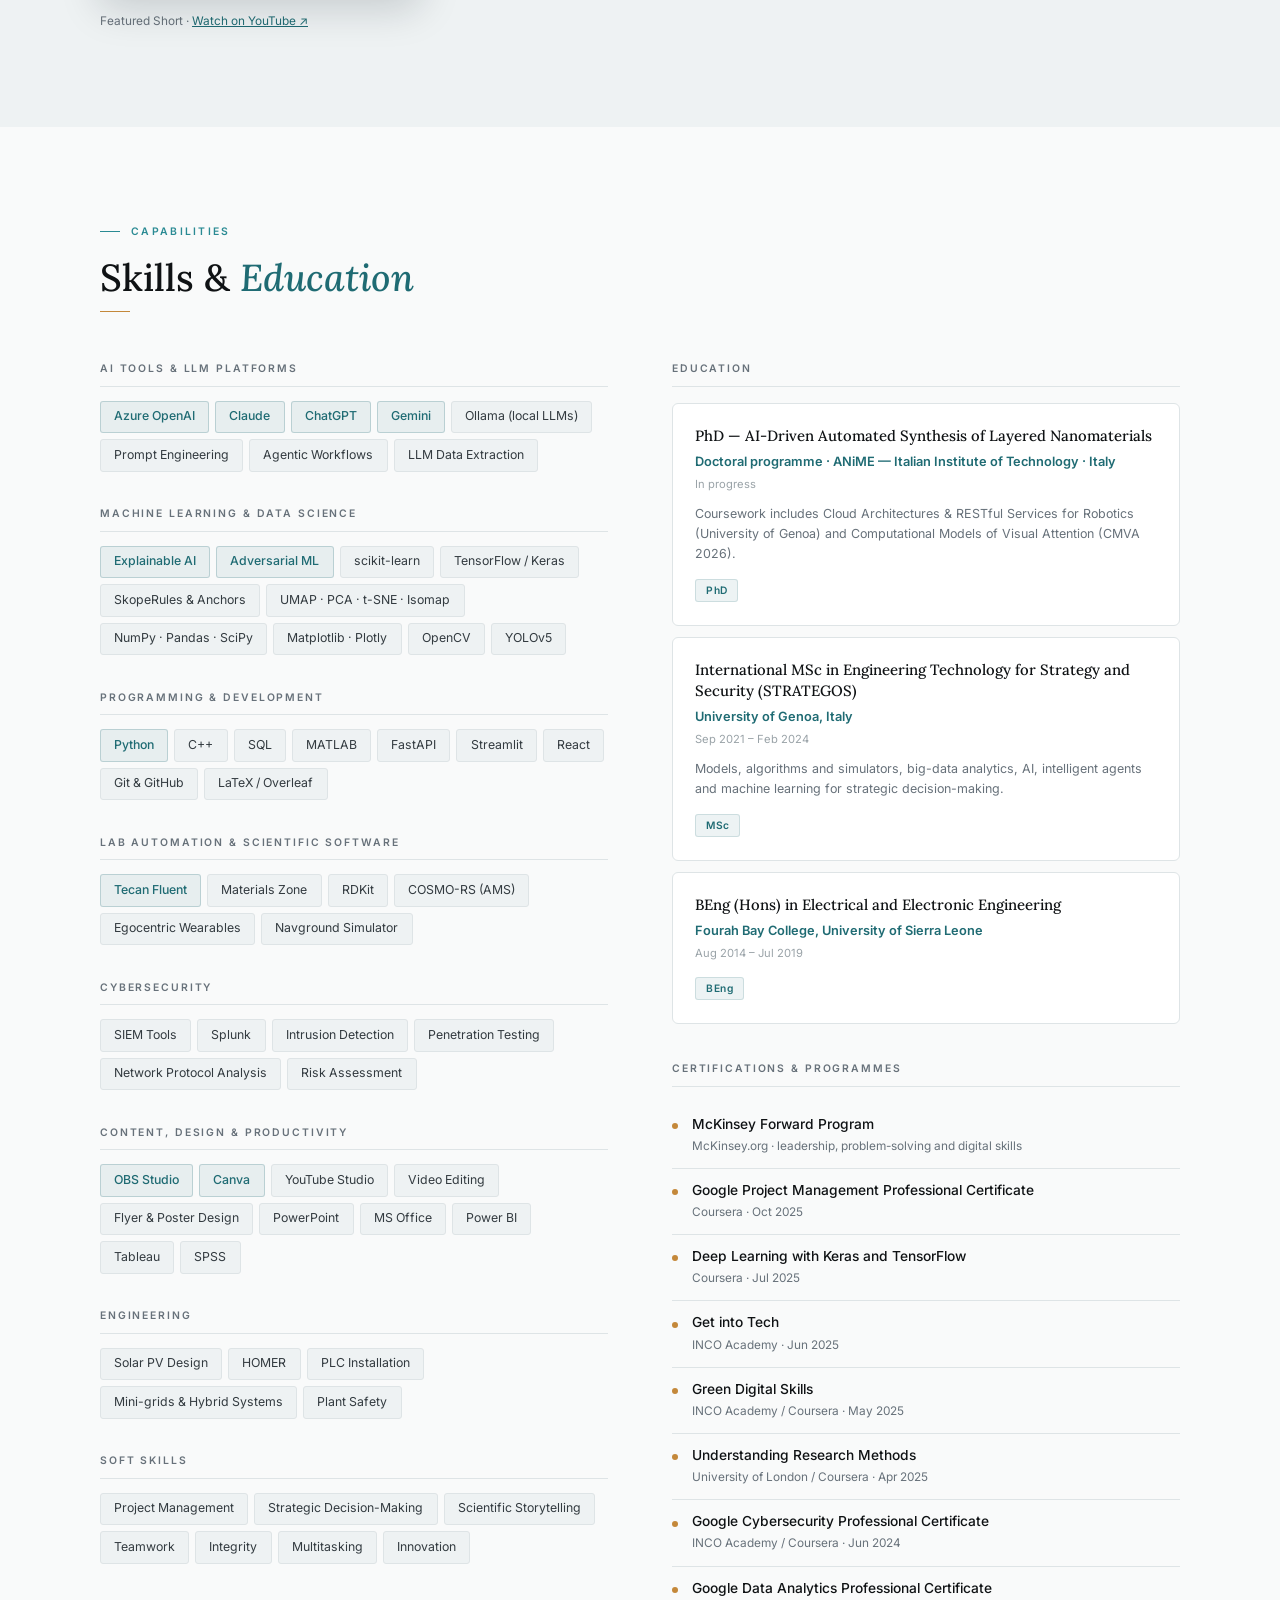
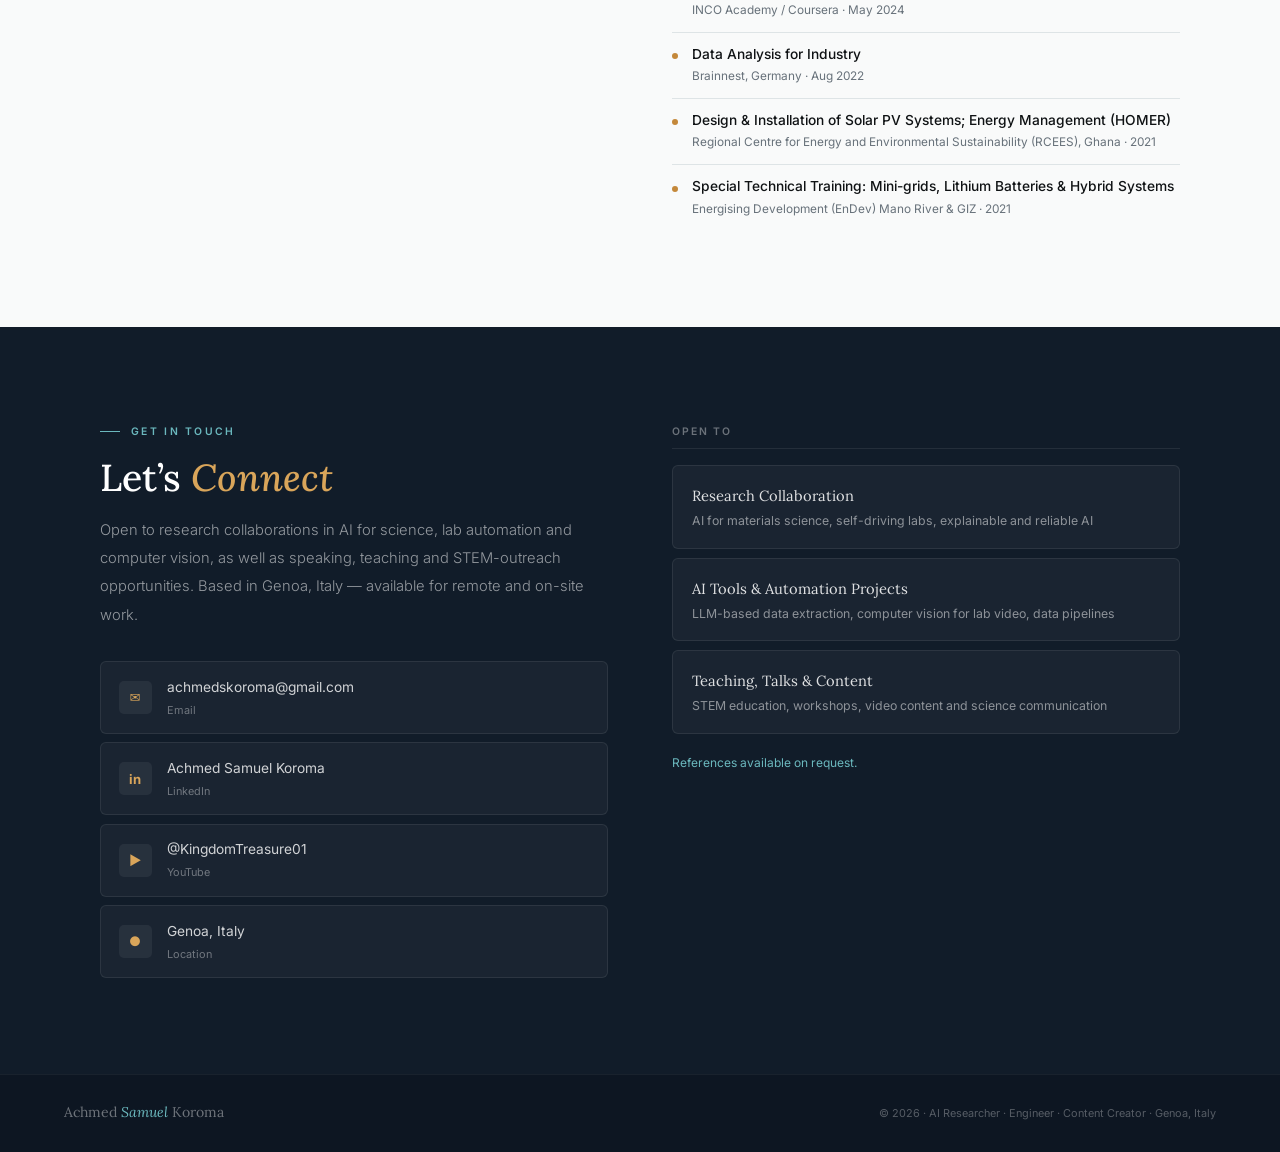
==== commit 096274e9: "Update index.html" ====
--- a/index.html
+++ b/index.html
@@ -488,16 +488,16 @@
   <div class="hero-left">
     <div class="hero-id">
       <img class="hero-photo" src="assets/profile.jpg" alt="Portrait of Achmed Samuel Koroma" width="92" height="92" />
-      <div class="hero-overline">AI Researcher & Engineer &middot; </div>
+      <div class="hero-overline">AI Researcher & Engineer and AI Content Creator &middot; </div>
     </div>
     <h1 class="hero-name">Achmed <em>Samuel</em><br>Koroma</h1>
     <p class="hero-role">PhD Candidate &middot; AI Researcher &middot; Electrical Engineer &middot; Content Creator</p>
     <div class="hero-line"></div>
     <p class="hero-summary">
       PhD candidate building AI-driven, closed-loop laboratories for nanomaterials discovery &mdash;
-      combining lab robotics, computer vision, machine learning, large language models.
+      combining lab robotics, computer vision, machine learning, large language models at the Italian Institute of Technology, IIT.
       Published researcher at the Italian National Research Council (CNR), MSc graduate of the
-      University of Genoa, and a decade of STEM teaching both high schools and universities in Sierra Leone.
+      University of Genoa, and a decade of STEM teaching both high schools and universities in Sierra Leone.  A freelancer in AI content creation.
     </p>
     <div class="hero-langs-row">
       <span class="lang-chip native">English </span>
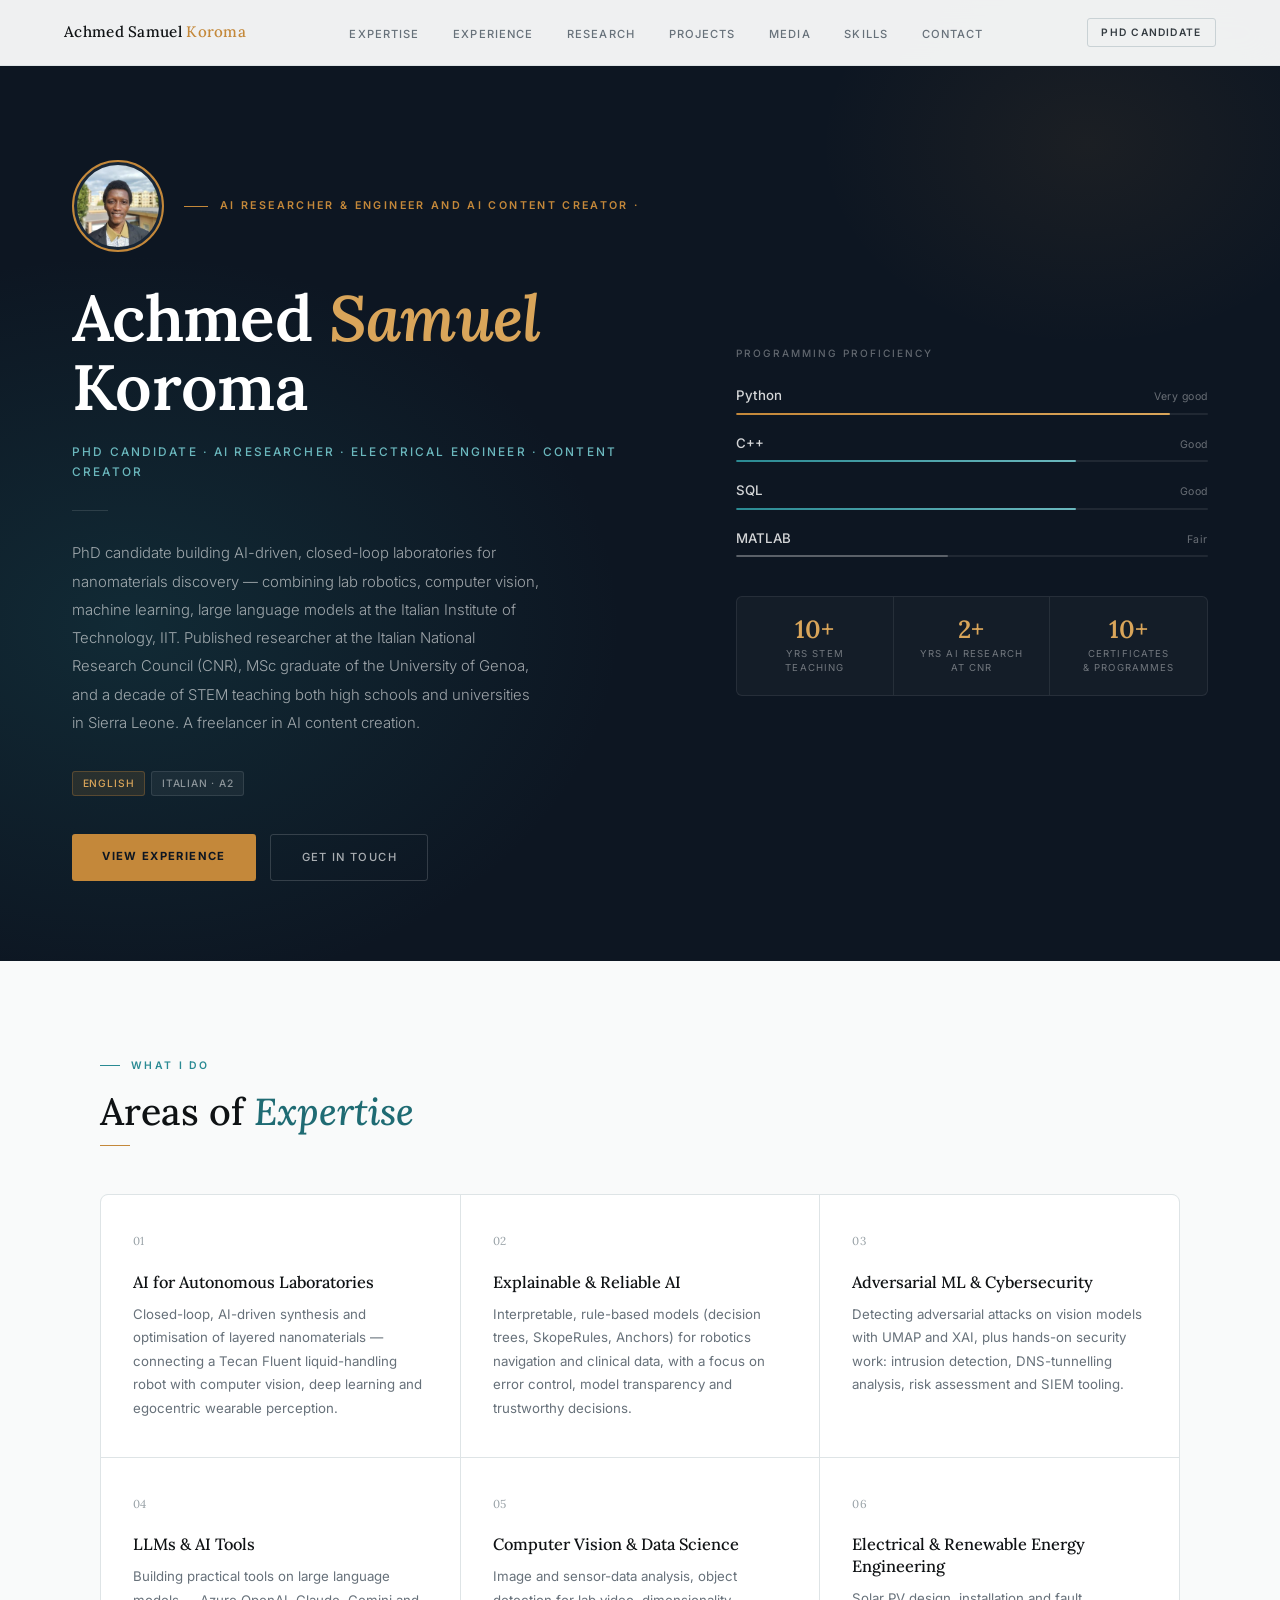
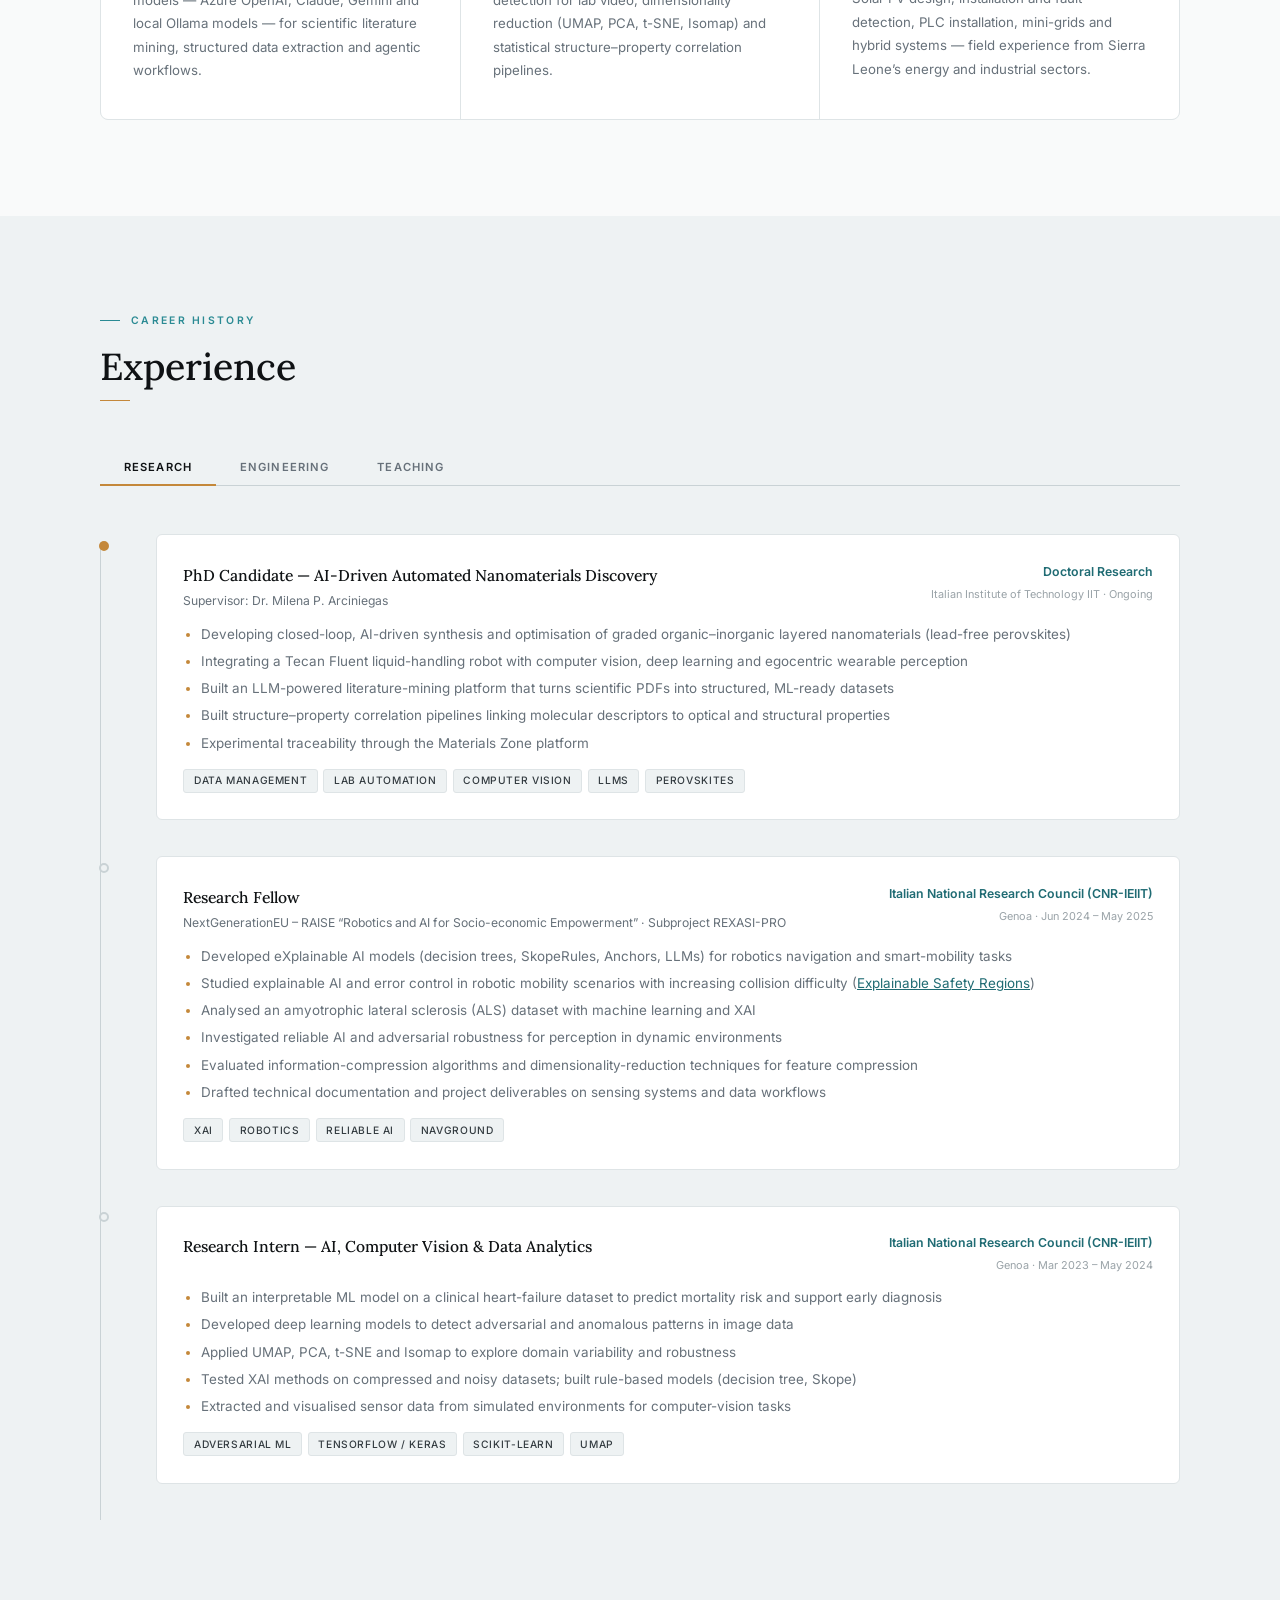
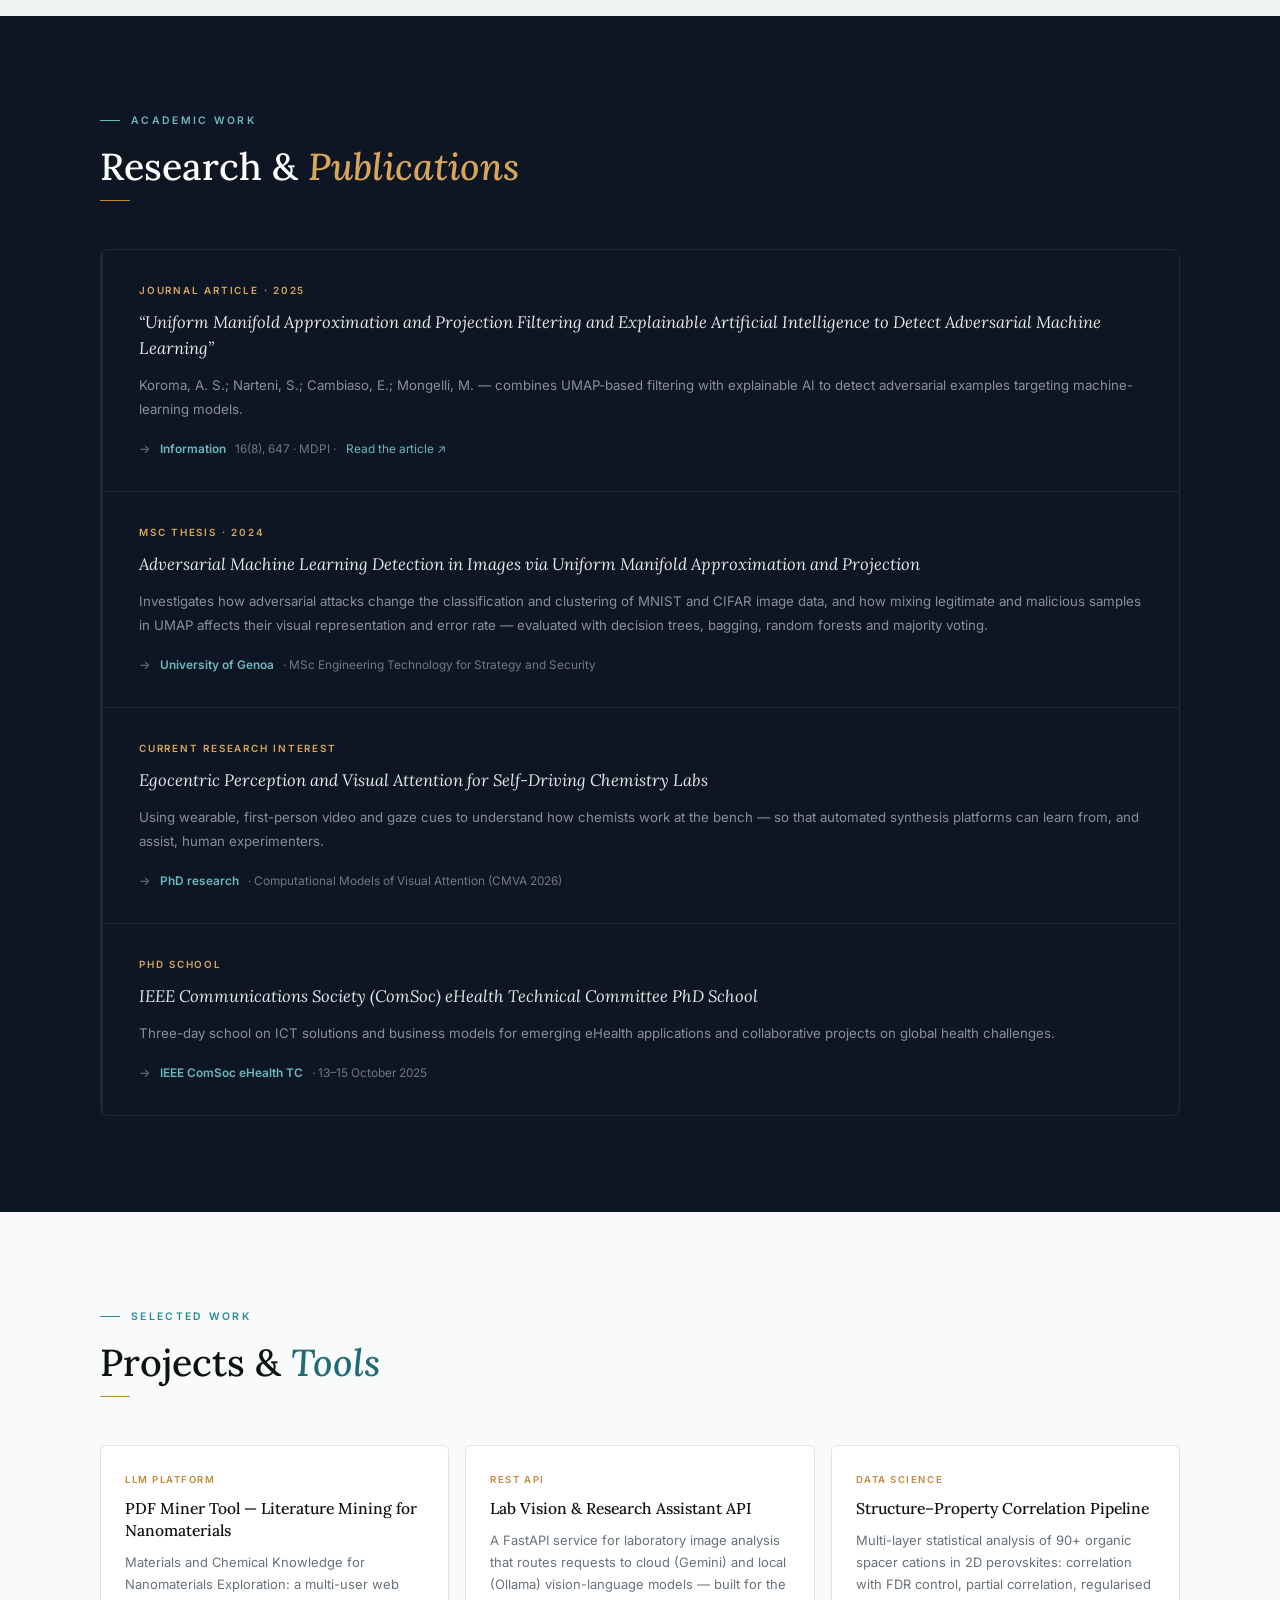
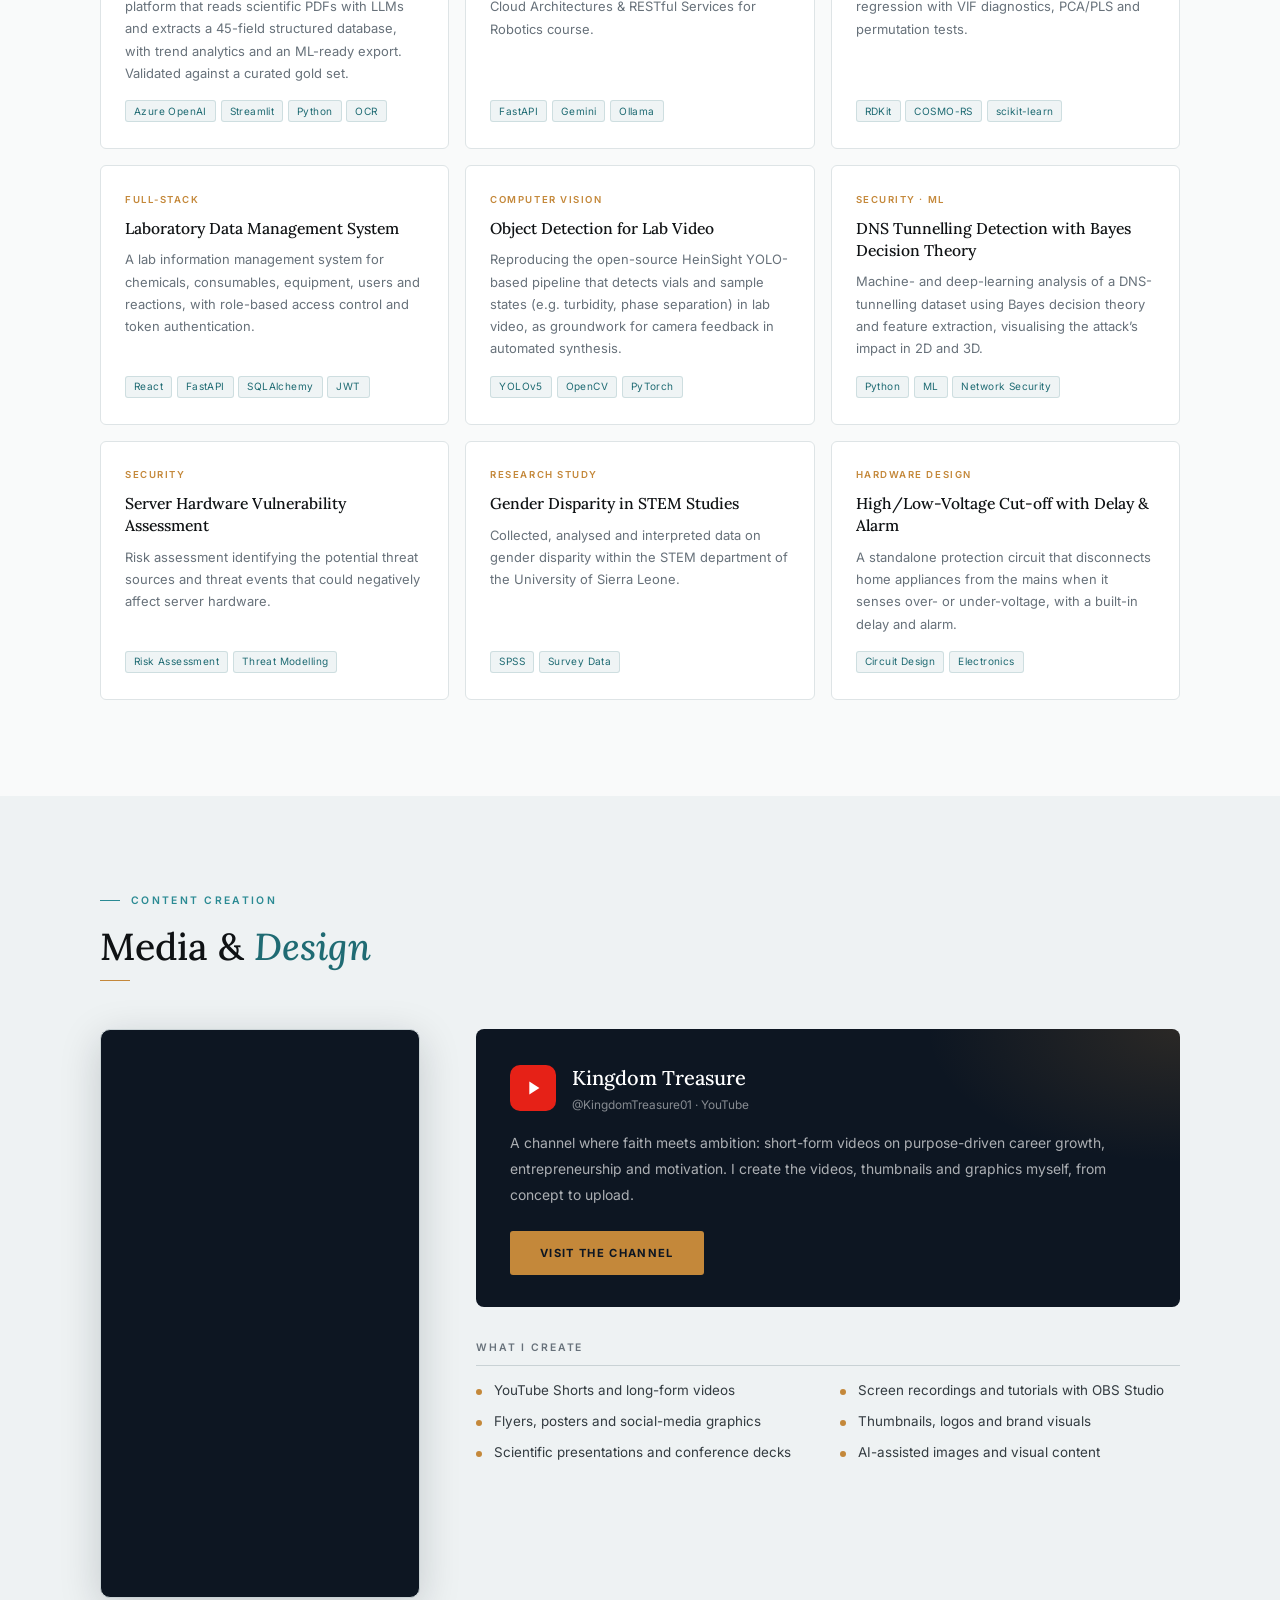
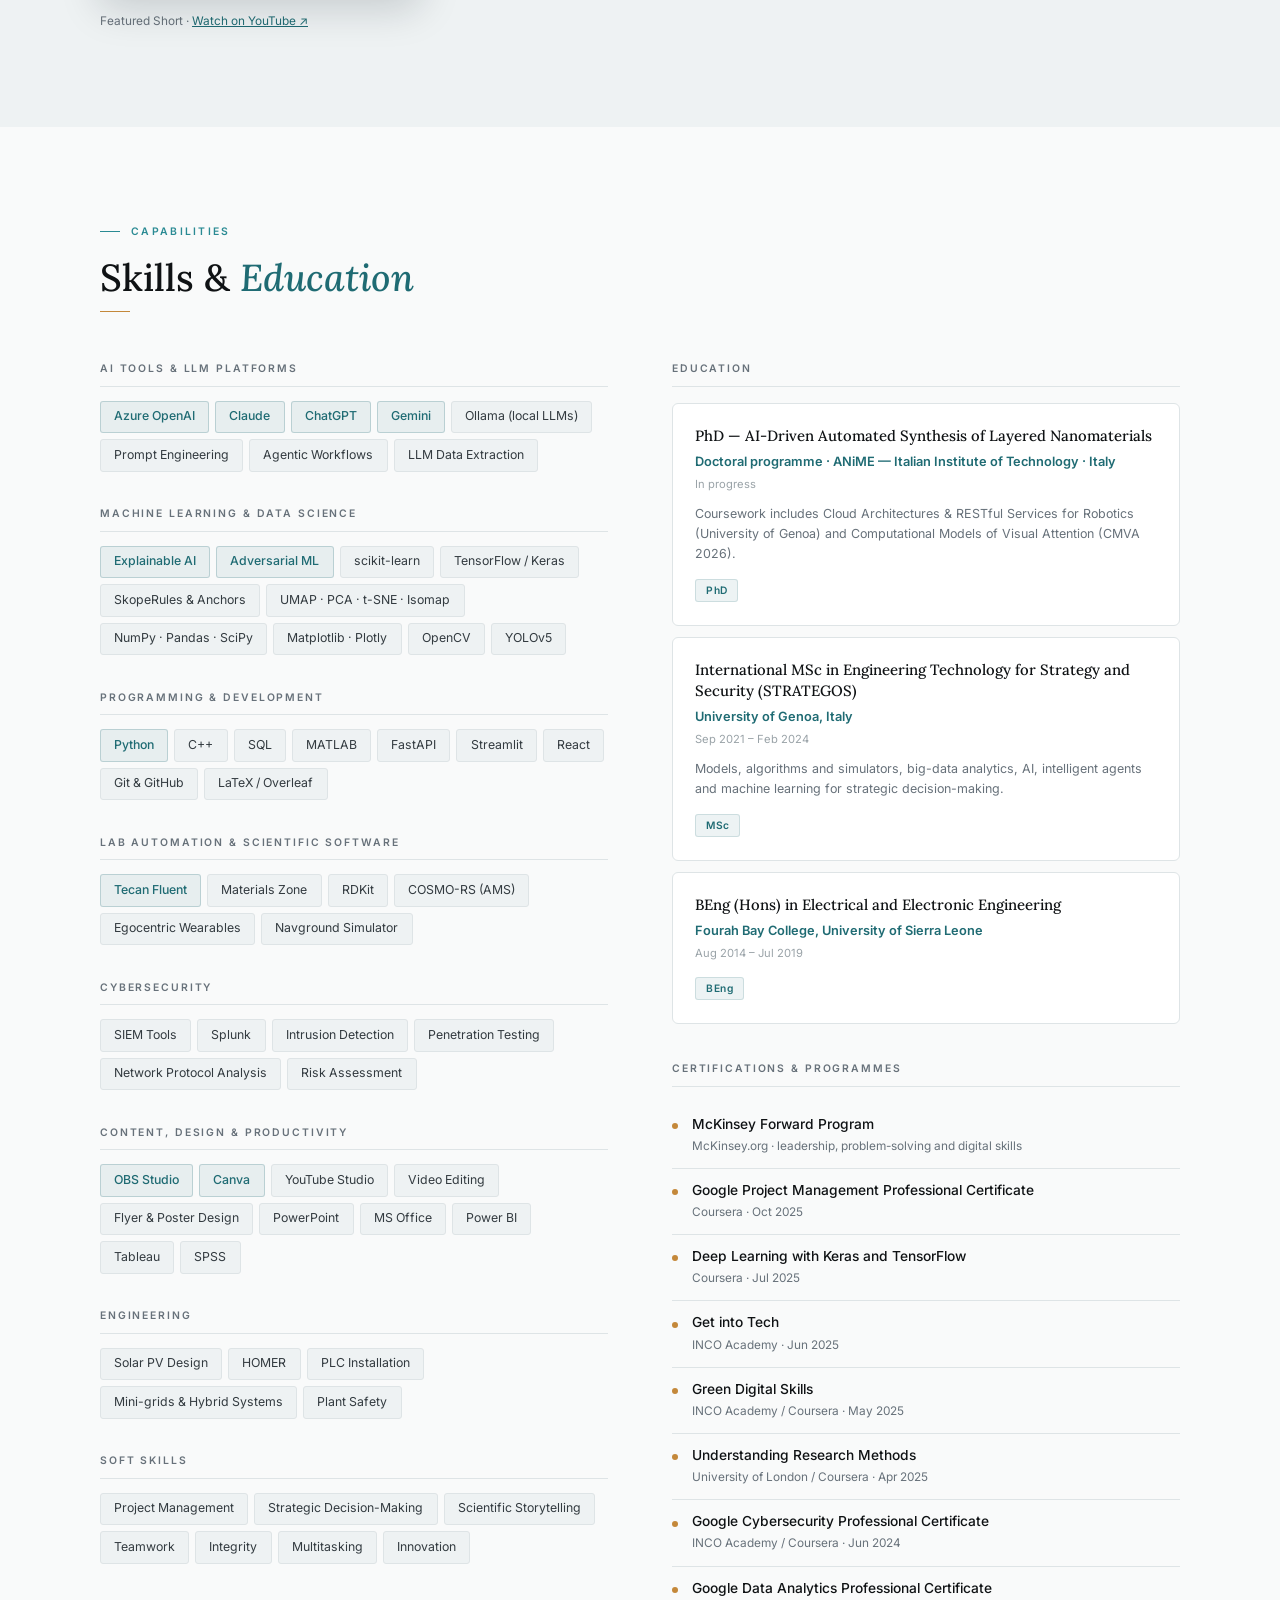
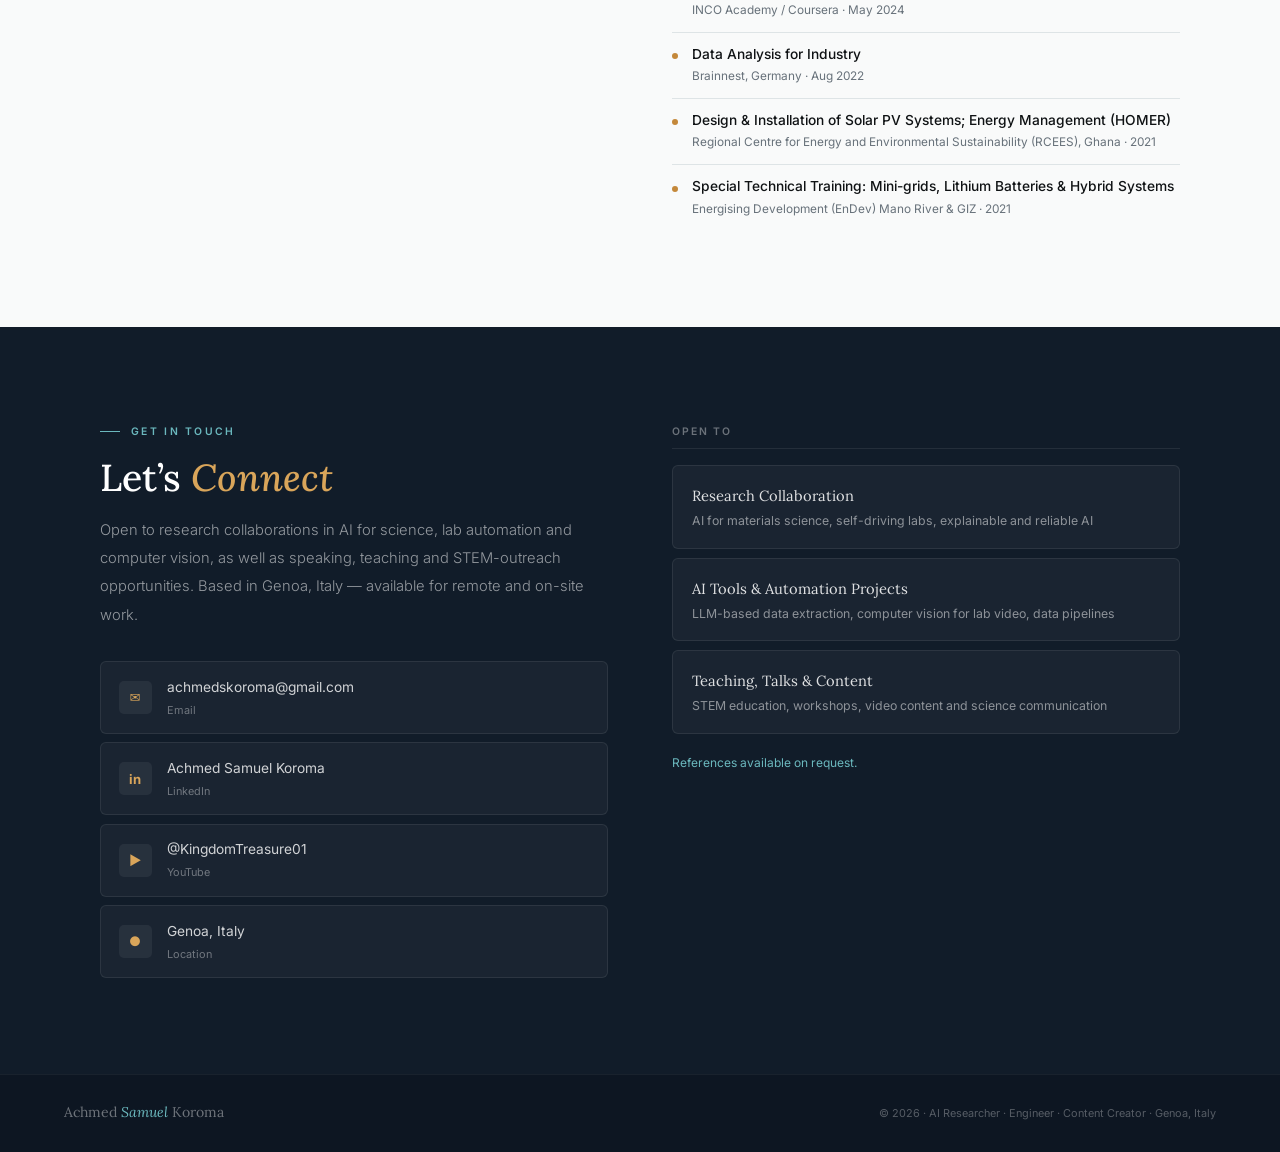
==== commit bd00b305: "Update index.html" ====
--- a/index.html
+++ b/index.html
@@ -805,7 +805,7 @@
     <div class="proj-grid">
       <article class="proj-card reveal">
         <div class="proj-kind">LLM Platform</div>
-        <h3 class="proj-title">MACONDO &mdash; Literature Mining for Nanomaterials</h3>
+        <h3 class="proj-title">PDF Miner Tool &mdash; Literature Mining for Nanomaterials</h3>
         <p class="proj-desc">Materials and Chemical Knowledge for Nanomaterials Exploration: a multi-user web platform that reads scientific PDFs with LLMs and extracts a 45-field structured database, with trend analytics and an ML-ready export. Validated against a curated gold set.</p>
         <div class="proj-stack"><span>Azure OpenAI</span><span>Streamlit</span><span>Python</span><span>OCR</span></div>
       </article>
